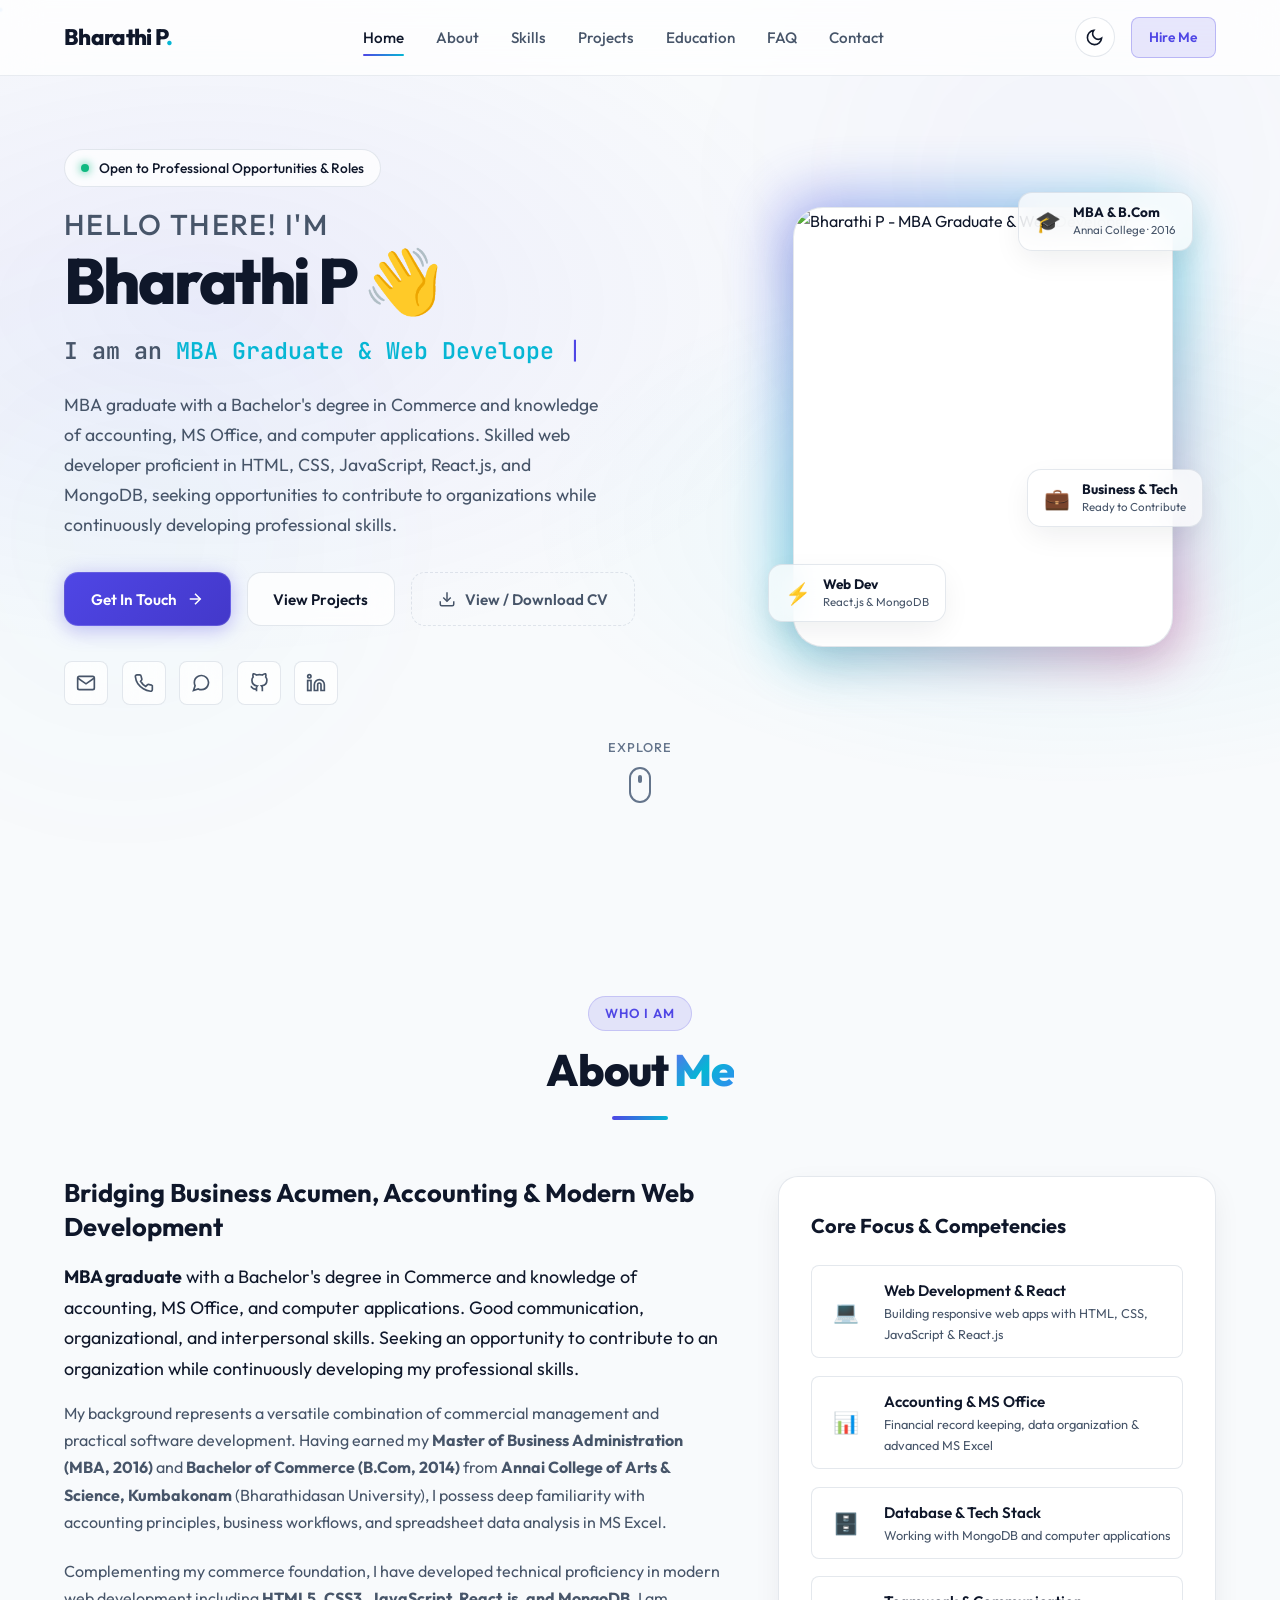
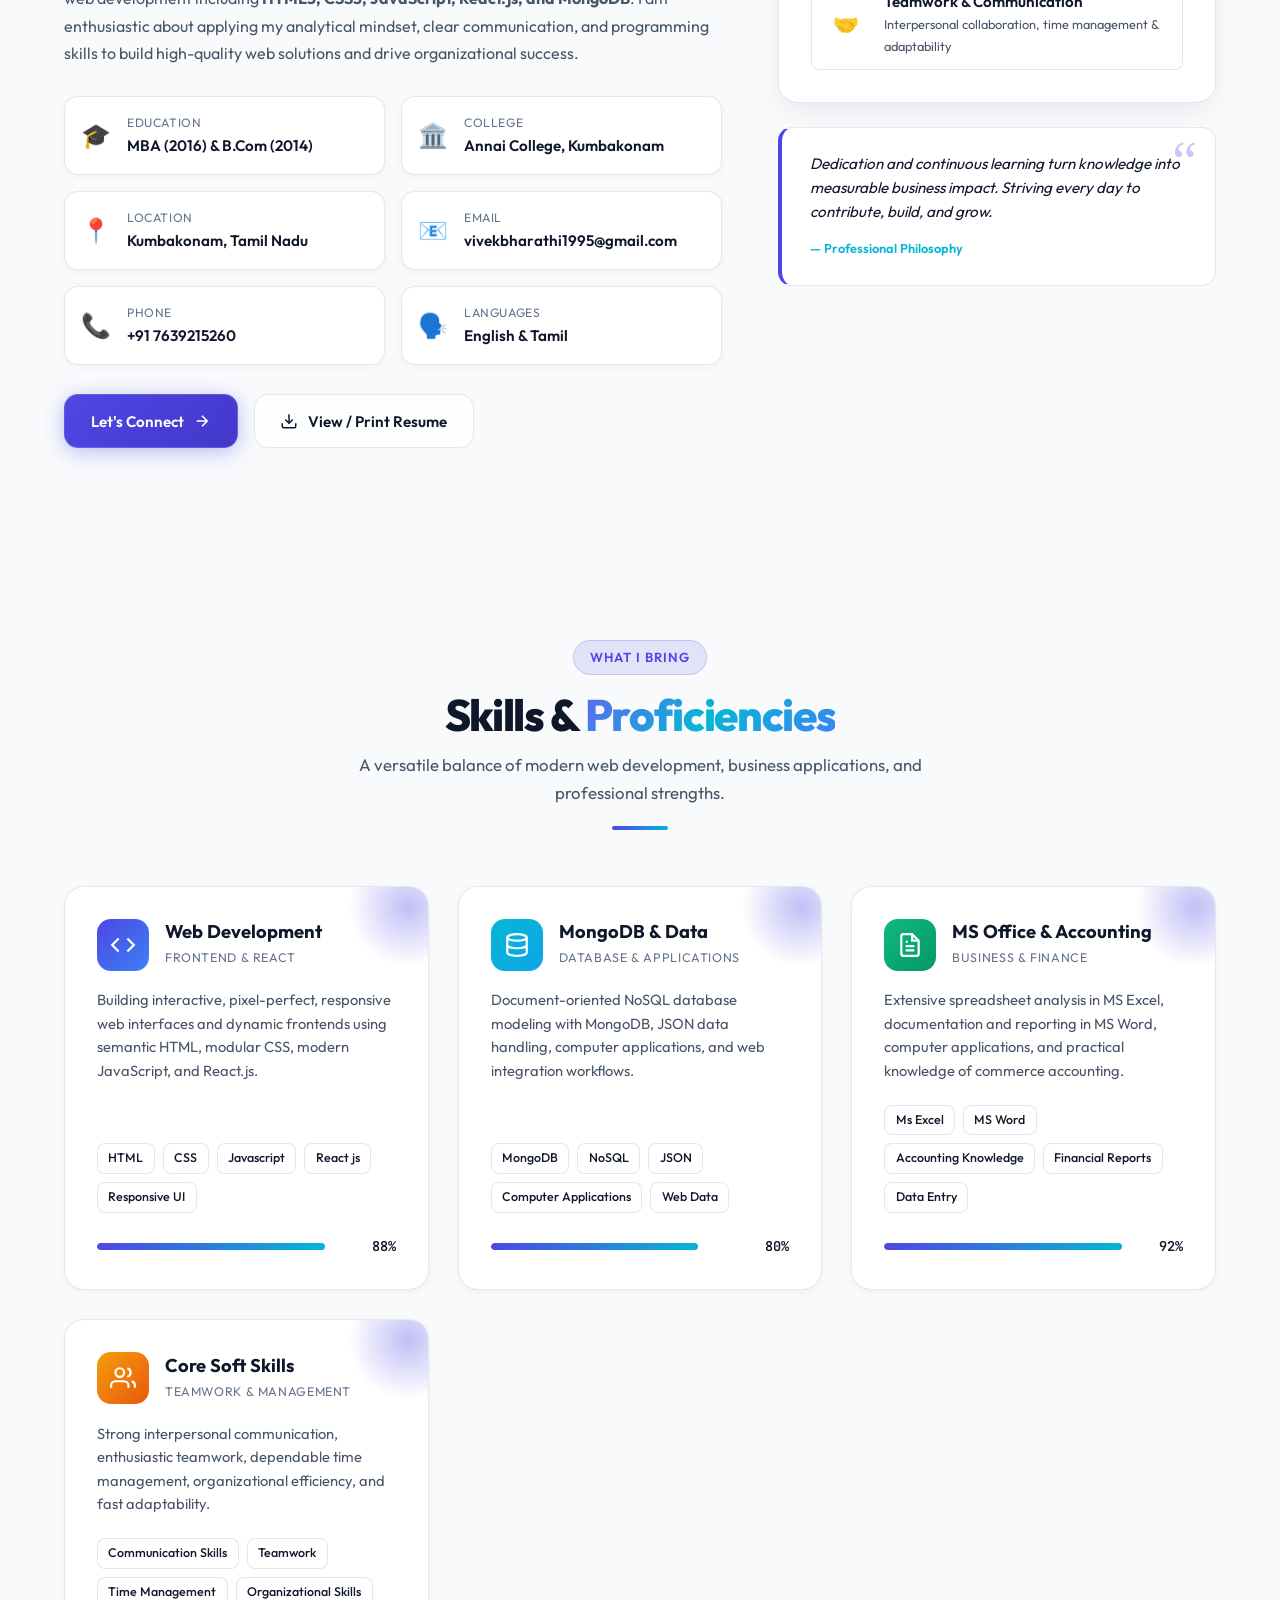
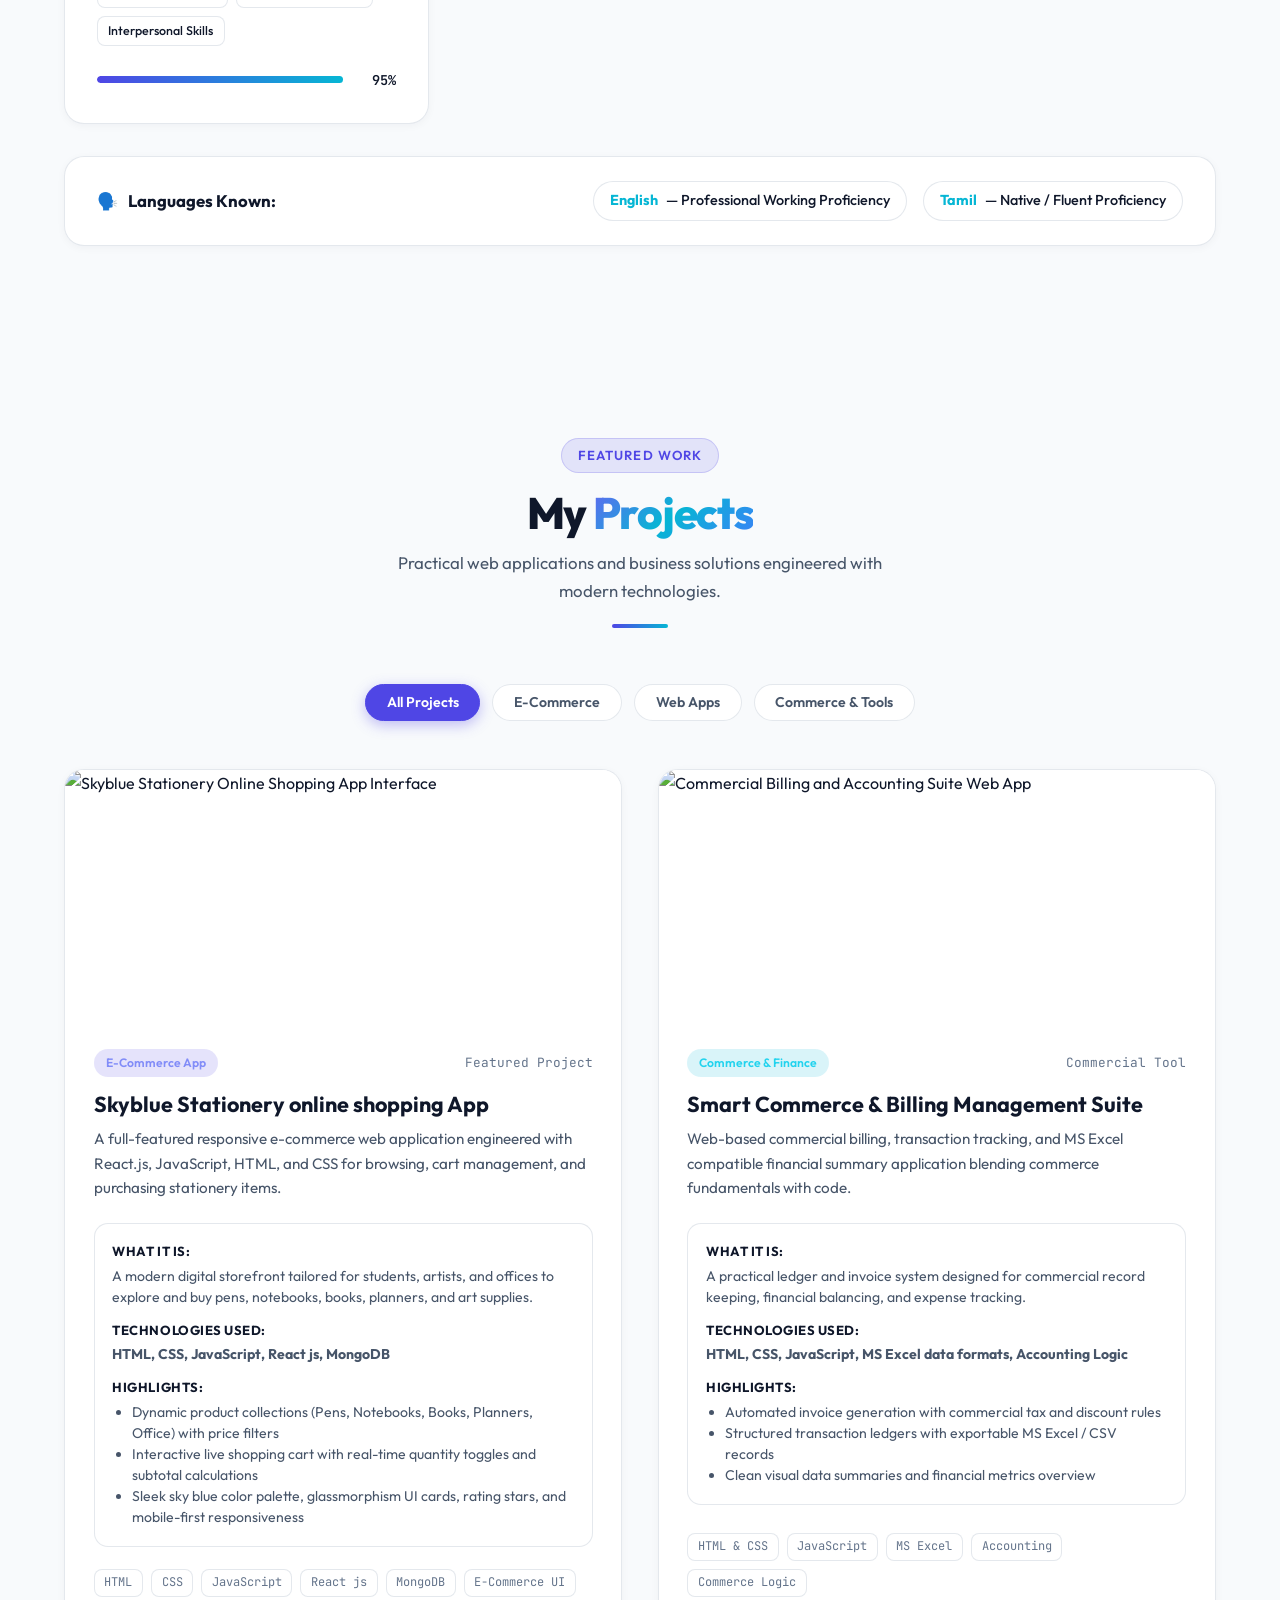
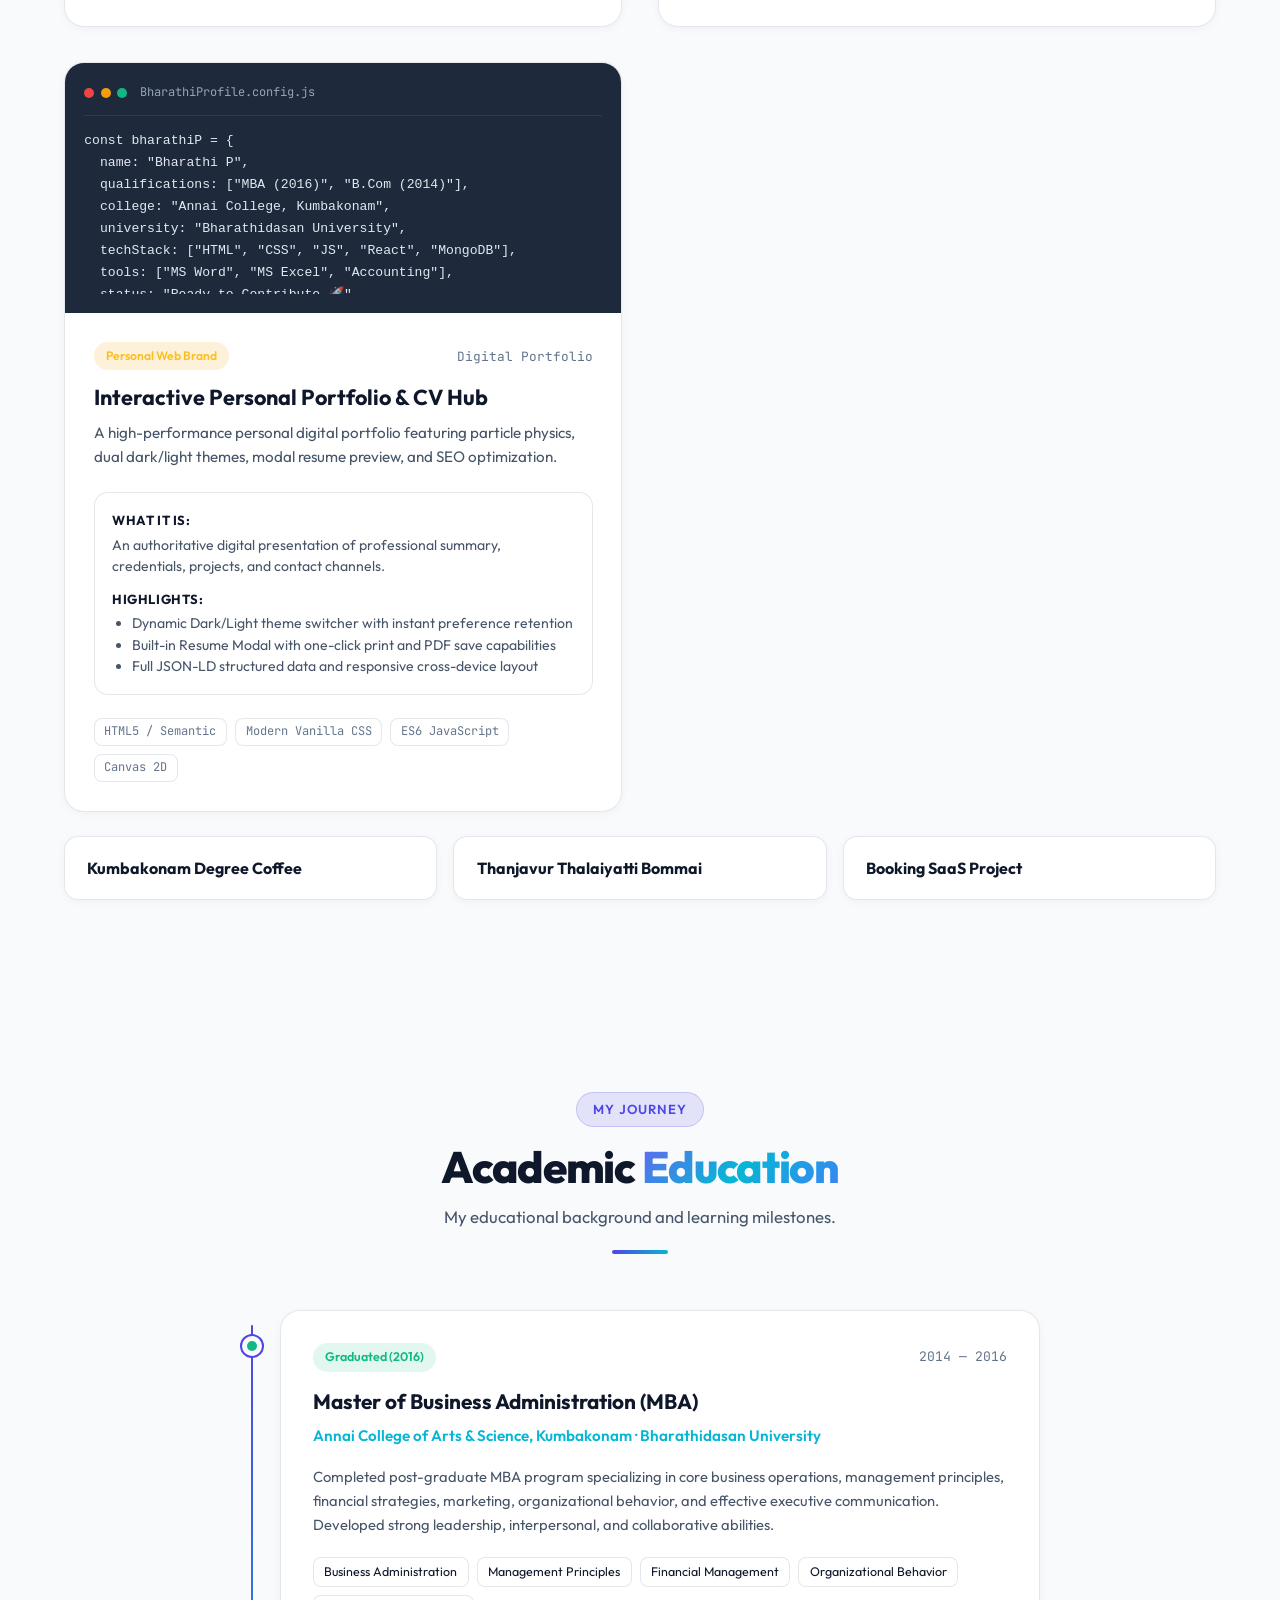
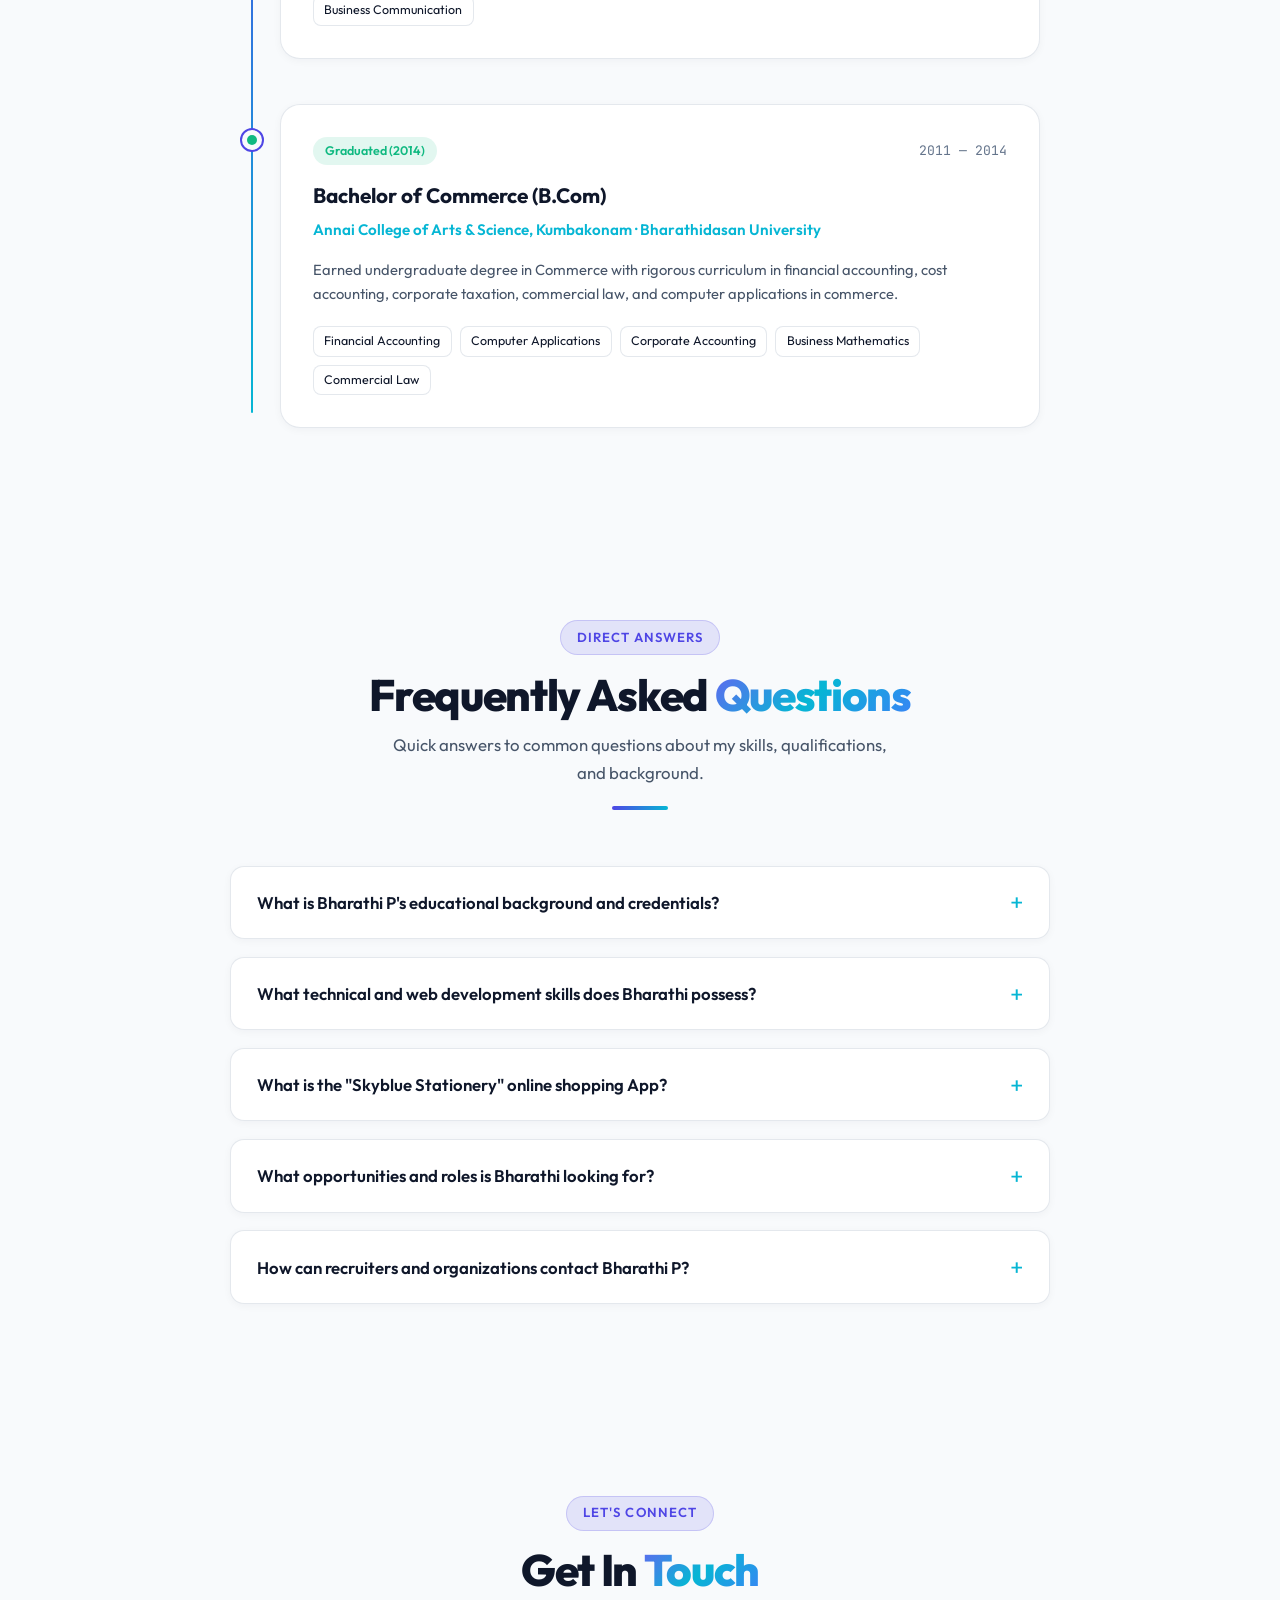
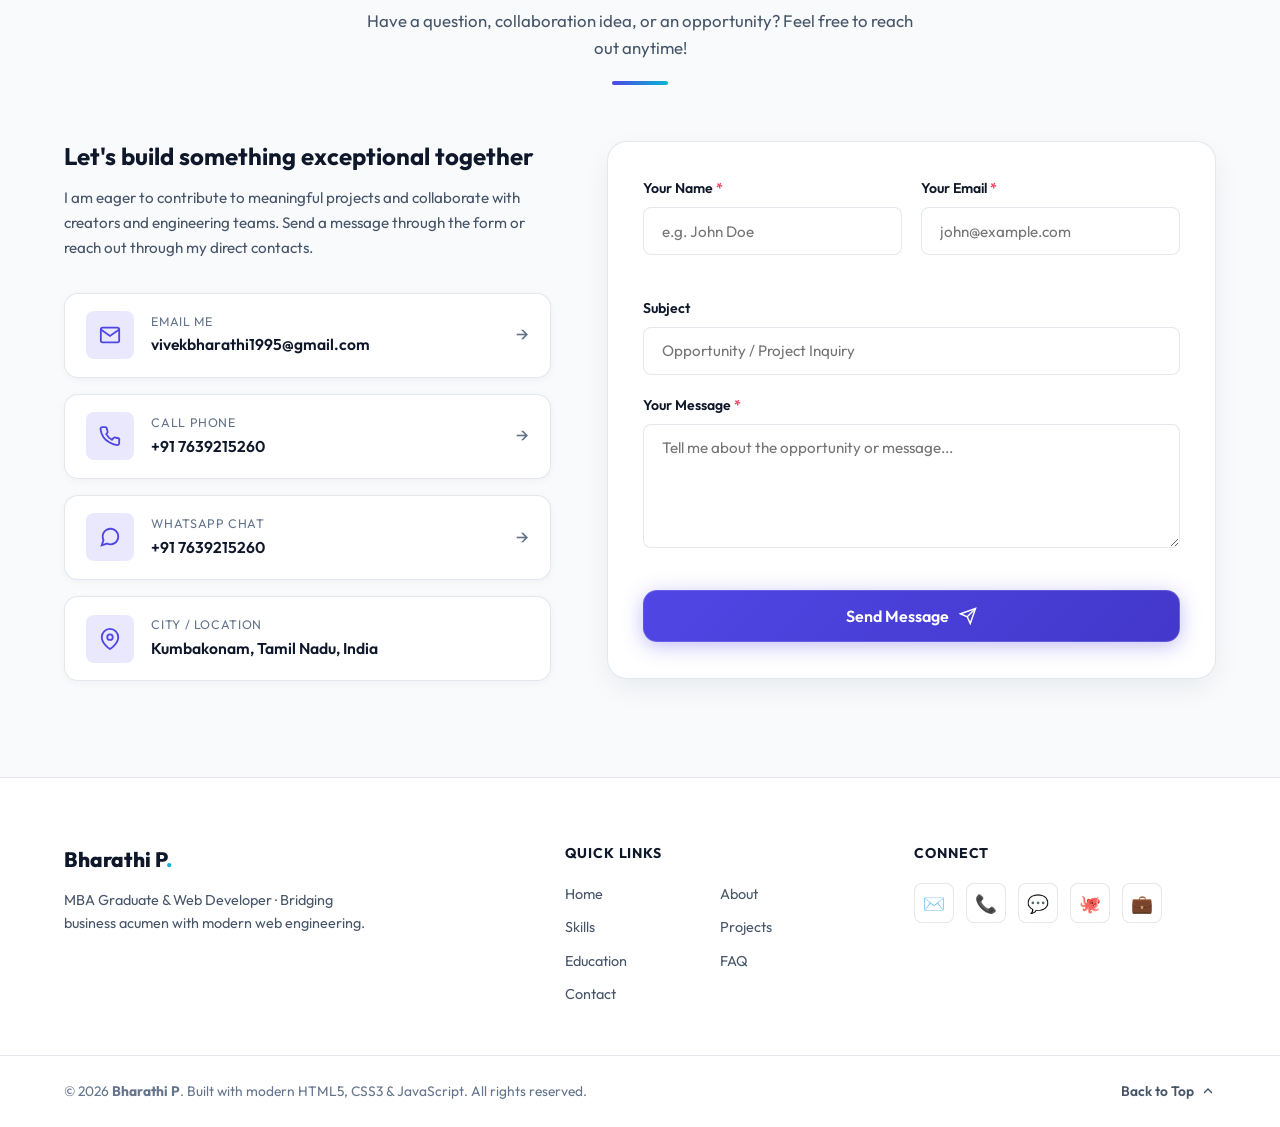
==== index.html @ 525b3e39 "Upload portfolio website with responsive design Personal portfolio website showcasing my skills, pro" ====
<!DOCTYPE html>
<html lang="en" data-theme="dark">

<head>
  <meta charset="UTF-8" />
  <meta name="viewport" content="width=device-width, initial-scale=1.0" />
  <title>Bharathi P | MBA Graduate &amp; Web Developer in Kumbakonam</title>

  <!-- Primary Meta Tags -->
  <meta name="title" content="Bharathi P | MBA Graduate &amp; Web Developer in Kumbakonam" />
  <meta name="description" content="Bharathi P, MBA and B.Com graduate in Kumbakonam, Tamil Nadu, skilled in HTML, CSS, JavaScript, React.js, MongoDB, MS Office and accounting." />
  <meta name="keywords"
    content="Bharathi P, Bharathi, MBA Web Developer, React Developer, Frontend Developer, Kumbakonam Developer, HTML CSS JavaScript MongoDB, MS Office, Accounting" />
  <meta name="author" content="Bharathi P" />
  <meta name="robots" content="index, follow" />
  <!-- Open Graph / Social Meta Tags -->
  <meta property="og:type" content="website" />
  <meta property="og:title" content="Bharathi P | MBA Graduate &amp; Web Developer in Kumbakonam" />
  <meta property="og:description" content="Bharathi P, MBA and B.Com graduate in Kumbakonam, Tamil Nadu, skilled in HTML, CSS, JavaScript, React.js, MongoDB, MS Office and accounting." />
  <meta property="og:image" content="images/bharathi-profile.jpg" />
  <meta property="og:image:alt" content="Bharathi P — MBA Graduate &amp; Web Developer" />
  <meta property="og:locale" content="en_IN" />
  <meta name="twitter:card" content="summary" />
  <meta name="twitter:title" content="Bharathi P | MBA Graduate &amp; Web Developer in Kumbakonam" />
  <meta name="twitter:description" content="Bharathi P, MBA and B.Com graduate in Kumbakonam, Tamil Nadu, skilled in HTML, CSS, JavaScript, React.js, MongoDB, MS Office and accounting." />
  <meta name="twitter:image" content="images/bharathi-profile.jpg" />

  <!-- Google Fonts: Outfit & JetBrains Mono -->
  <link rel="preconnect" href="https://fonts.googleapis.com" />
  <link rel="preconnect" href="https://fonts.gstatic.com" crossorigin />
  <link
    href="https://fonts.googleapis.com/css2?family=JetBrains+Mono:wght@400;500;600&family=Outfit:wght@300;400;500;600;700;800;900&display=swap"
    rel="stylesheet" />

  <!-- Stylesheet -->
  <link rel="stylesheet" href="style.css" />

  <!-- Structured Data (JSON-LD) for SEO / AEO -->
  <script type="application/ld+json">
  {
    "@context": "https://schema.org",
    "@type": "Person",
    "name": "Bharathi P",
    "jobTitle": "MBA Graduate & Web Developer",
    "description": "MBA graduate with a Bachelor's degree in Commerce and knowledge of accounting, MS Office, and computer applications. Skilled in HTML, CSS, JavaScript, React.js, and MongoDB.",
    "email": "vivekbharathi1995@gmail.com",
    "telephone": "+91-7639215260",
    "address": {
      "@type": "PostalAddress",
      "addressLocality": "Kumbakonam",
      "addressRegion": "Tamil Nadu",
      "addressCountry": "India"
    },
    "alumniOf": [
      {
        "@type": "EducationalOrganization",
        "name": "Annai College of Arts & Science, Kumbakonam (Bharathidasan University)"
      }
    ],
    "knowsAbout": [
      "Web Development",
      "HTML5",
      "CSS3",
      "JavaScript",
      "React.js",
      "MongoDB",
      "MS Word",
      "MS Excel",
      "Accounting",
      "Computer Applications",
      "Communication Skills",
      "Teamwork",
      "Time Management"
    ]
  }
  </script>
</head>

<body>

  <!-- Particle Background Canvas -->
  <canvas id="particleCanvas" aria-hidden="true"></canvas>

  <!-- Ambient Background Glow Gradients -->
  <div class="ambient-glow glow-1" aria-hidden="true"></div>
  <div class="ambient-glow glow-2" aria-hidden="true"></div>

  <!-- ==================== HEADER & NAVBAR ==================== -->
  <header class="header">
    <nav class="navbar" id="navbar" aria-label="Main Navigation">
      <div class="nav-logo">
        <a href="#home" class="logo-link" id="nav-logo-link">
          
          <span class="logo-text">Bharathi P<span class="accent-dot">.</span></span>
        </a>
      </div>

      <ul class="nav-links" id="navLinks">
        <li><a href="#home" class="nav-link active" data-section="home">Home</a></li>
        <li><a href="#about" class="nav-link" data-section="about">About</a></li>
        <li><a href="#skills" class="nav-link" data-section="skills">Skills</a></li>
        <li><a href="#projects" class="nav-link" data-section="projects">Projects</a></li>
        <li><a href="#education" class="nav-link" data-section="education">Education</a></li>
        <li><a href="#faq" class="nav-link" data-section="faq">FAQ</a></li>
        <li><a href="#contact" class="nav-link" data-section="contact">Contact</a></li>
      </ul>

      <div class="nav-actions">
        <!-- Theme Toggle Button -->
        <button class="theme-toggle-btn" id="themeToggleBtn" aria-label="Toggle Theme" title="Switch Theme">
          <svg class="sun-icon" viewBox="0 0 24 24" fill="none" stroke="currentColor" stroke-width="2"
            aria-hidden="true">
            <circle cx="12" cy="12" r="5"></circle>
            <line x1="12" y1="1" x2="12" y2="3"></line>
            <line x1="12" y1="21" x2="12" y2="23"></line>
            <line x1="4.22" y1="4.22" x2="5.64" y2="5.64"></line>
            <line x1="18.36" y1="18.36" x2="19.78" y2="19.78"></line>
            <line x1="1" y1="12" x2="3" y2="12"></line>
            <line x1="21" y1="12" x2="23" y2="12"></line>
            <line x1="4.22" y1="19.78" x2="5.64" y2="18.36"></line>
            <line x1="18.36" y1="5.64" x2="19.78" y2="4.22"></line>
          </svg>
          <svg class="moon-icon" viewBox="0 0 24 24" fill="none" stroke="currentColor" stroke-width="2"
            aria-hidden="true">
            <path d="M21 12.79A9 9 0 1 1 11.21 3 7 7 0 0 0 21 12.79z"></path>
          </svg>
        </button>

        <a href="#contact" class="btn btn-sm btn-nav-cta" id="nav-cta-btn">Hire Me</a>

        <!-- Mobile Menu Hamburger -->
        <button class="hamburger" id="hamburger" aria-label="Toggle Navigation Menu">
          <span></span>
          <span></span>
          <span></span>
        </button>
      </div>
    </nav>
  </header>

  <!-- ==================== MAIN CONTENT ==================== -->
  <main>

    <!-- ===== HERO SECTION ===== -->
    <section class="hero-section" id="home" aria-label="Hero Section">
      <div class="hero-container">

        <div class="hero-content">
          <!-- Availability Badge -->
          <div class="hero-badge reveal-item">
            <span class="badge-beacon"></span>
            <span>Open to Professional Opportunities &amp; Roles</span>
          </div>

          <!-- Greeting & Name -->
          <h1 class="hero-title reveal-item">
            <span class="greeting-sub">Hello there! I'm</span>
            <span class="name-display">Bharathi P <span class="wave-emoji">👋</span></span>
          </h1>

          <!-- Typed Dynamic Role -->
          <div class="hero-role reveal-item">
            <span class="role-lead">I am an </span>
            <span class="typed-text" id="typedText"></span>
            <span class="cursor-blink">|</span>
          </div>

          <!-- Bio Description -->
          <p class="hero-desc reveal-item">
            MBA graduate with a Bachelor's degree in Commerce and knowledge of accounting, MS Office, and computer applications. Skilled web developer proficient in HTML, CSS, JavaScript, React.js, and MongoDB, seeking opportunities to contribute to organizations while continuously developing professional skills.
          </p>

          <!-- Action Buttons -->
          <div class="hero-actions reveal-item">
            <a href="#contact" class="btn btn-primary" id="hero-contact-btn">
              <span>Get In Touch</span>
              <svg viewBox="0 0 24 24" fill="none" stroke="currentColor" stroke-width="2" aria-hidden="true">
                <line x1="5" y1="12" x2="19" y2="12"></line>
                <polyline points="12 5 19 12 12 19"></polyline>
              </svg>
            </a>
            <a href="#projects" class="btn btn-outline" id="hero-projects-btn">
              <span>View Projects</span>
            </a>
            <button class="btn btn-ghost open-resume-btn" id="hero-resume-btn" type="button">
              <svg viewBox="0 0 24 24" fill="none" stroke="currentColor" stroke-width="2" aria-hidden="true">
                <path d="M21 15v4a2 2 0 0 1-2 2H5a2 2 0 0 1-2-2v-4"></path>
                <polyline points="7 10 12 15 17 10"></polyline>
                <line x1="12" y1="15" x2="12" y2="3"></line>
              </svg>
              <span>View / Download CV</span>
            </button>
          </div>

          <!-- Social Links -->
          <div class="hero-socials reveal-item">
            <a href="mailto:vivekbharathi1995@gmail.com" class="social-link" id="hero-email" title="Send Email"
              aria-label="Send Email">
              <svg viewBox="0 0 24 24" fill="none" stroke="currentColor" stroke-width="2" aria-hidden="true">
                <path d="M4 4h16c1.1 0 2 .9 2 2v12c0 1.1-.9 2-2 2H4c-1.1 0-2-.9-2-2V6c0-1.1.9-2 2-2z"></path>
                <polyline points="22,6 12,13 2,6"></polyline>
              </svg>
            </a>
            <a href="tel:+917639215260" class="social-link" id="hero-phone" title="Call Me" aria-label="Call Me">
              <svg viewBox="0 0 24 24" fill="none" stroke="currentColor" stroke-width="2" aria-hidden="true">
                <path
                  d="M22 16.92v3a2 2 0 0 1-2.18 2 19.79 19.79 0 0 1-8.63-3.07A19.5 19.5 0 0 1 4.69 13a19.79 19.79 0 0 1-3.07-8.67A2 2 0 0 1 3.6 2.23h3a2 2 0 0 1 2 1.72 12.84 12.84 0 0 0 .7 2.81 2 2 0 0 1-.45 2.11L7.91 9.91a16 16 0 0 0 6.18 6.18l1.94-1.94a2 2 0 0 1 2.11-.45 12.84 12.84 0 0 0 2.81.7A2 2 0 0 1 22 16.92z">
                </path>
              </svg>
            </a>
            <a href="https://wa.me/917639215260" target="_blank" rel="noopener noreferrer" class="social-link" id="hero-whatsapp"
              title="WhatsApp Message" aria-label="WhatsApp Message">
              <svg viewBox="0 0 24 24" fill="none" stroke="currentColor" stroke-width="2" aria-hidden="true">
                <path
                  d="M21 11.5a8.38 8.38 0 0 1-.9 3.8 8.5 8.5 0 0 1-7.6 4.7 8.38 8.38 0 0 1-3.8-.9L3 21l1.9-5.7a8.38 8.38 0 0 1-.9-3.8 8.5 8.5 0 0 1 4.7-7.6 8.38 8.38 0 0 1 3.8-.9h.5a8.48 8.48 0 0 1 8 8v.5z">
                </path>
              </svg>
            </a>
            <a href="https://github.com" target="_blank" rel="noopener noreferrer" class="social-link" id="hero-github"
              title="GitHub Profile" aria-label="GitHub Profile">
              <svg viewBox="0 0 24 24" fill="none" stroke="currentColor" stroke-width="2" aria-hidden="true">
                <path
                  d="M9 19c-5 1.5-5-2.5-7-3m14 6v-3.87a3.37 3.37 0 0 0-.94-2.61c3.14-.35 6.44-1.54 6.44-7A5.44 5.44 0 0 0 20 4.77 5.07 5.07 0 0 0 19.91 1S18.73.65 16 2.48a13.38 13.38 0 0 0-7 0C6.27.65 5.09 1 5.09 1A5.07 5.07 0 0 0 5 4.77a5.44 5.44 0 0 0-1.5 3.78c0 5.42 3.3 6.61 6.44 7A3.37 3.37 0 0 0 9 18.13V22">
                </path>
              </svg>
            </a>
            <a href="https://linkedin.com" target="_blank" rel="noopener noreferrer" class="social-link"
              id="hero-linkedin" title="LinkedIn Profile" aria-label="LinkedIn Profile">
              <svg viewBox="0 0 24 24" fill="none" stroke="currentColor" stroke-width="2" aria-hidden="true">
                <path d="M16 8a6 6 0 0 1 6 6v7h-4v-7a2 2 0 0 0-2-2 2 2 0 0 0-2 2v7h-4v-7a6 6 0 0 1 6-6z"></path>
                <rect x="2" y="9" width="4" height="12"></rect>
                <circle cx="4" cy="4" r="2"></circle>
              </svg>
            </a>
          </div>
        </div>

        <!-- Hero Avatar Showcase with 3D Tilt -->
        <div class="hero-visual reveal-item">
          <div class="avatar-card-container" id="avatarCard">
            <div class="avatar-glow-ring"></div>
            <div class="avatar-frame">
              <img src="images/bharathi-profile.jpg" alt="Bharathi P - MBA Graduate &amp; Web Developer"
                class="avatar-image" id="hero-avatar-img" />
            </div>

            <!-- Floating Badge 1: Degree -->
            <div class="floating-badge badge-top-right">
              <span class="f-badge-icon">🎓</span>
              <div class="f-badge-text">
                <span class="f-badge-title">MBA &amp; B.Com</span>
                <span class="f-badge-sub">Annai College · 2016</span>
              </div>
            </div>

            <!-- Floating Badge 2: Web Dev -->
            <div class="floating-badge badge-bottom-left">
              <span class="f-badge-icon">⚡</span>
              <div class="f-badge-text">
                <span class="f-badge-title">Web Dev</span>
                <span class="f-badge-sub">React.js &amp; MongoDB</span>
              </div>
            </div>

            <!-- Floating Badge 3: Status -->
            <div class="floating-badge badge-side-right">
              <span class="f-badge-icon">💼</span>
              <div class="f-badge-text">
                <span class="f-badge-title">Business &amp; Tech</span>
                <span class="f-badge-sub">Ready to Contribute</span>
              </div>
            </div>
          </div>
        </div>

      </div>

      <!-- Scroll Indicator -->
      <a href="#about" class="scroll-down-indicator" aria-label="Scroll to About Section">
        <span>Explore</span>
        <div class="mouse-icon">
          <div class="mouse-wheel"></div>
        </div>
      </a>
    </section>

    <!-- ===== ABOUT SECTION ===== -->
    <section class="section about-section" id="about" aria-label="About Section">
      <div class="container">

        <div class="section-heading text-center reveal-item">
          <span class="section-tag">Who I Am</span>
          <h2 class="section-title">About <span class="gradient-text">Me</span></h2>
          <div class="title-underline"></div>
        </div>

        <div class="about-grid">
          <!-- Left: Narrative & Details -->
          <div class="about-bio-wrap reveal-item">
            <h3 class="about-subheading">Bridging Business Acumen, Accounting &amp; Modern Web Development</h3>
            <p class="about-text-lead">
              <strong>MBA graduate</strong> with a Bachelor's degree in Commerce and knowledge of accounting, MS Office, and computer applications. Good communication, organizational, and interpersonal skills. Seeking an opportunity to contribute to an organization while continuously developing my professional skills.
            </p>
            <p class="about-text-body">
              My background represents a versatile combination of commercial management and practical software development. Having earned my <strong>Master of Business Administration (MBA, 2016)</strong> and <strong>Bachelor of Commerce (B.Com, 2014)</strong> from <strong>Annai College of Arts &amp; Science, Kumbakonam</strong> (Bharathidasan University), I possess deep familiarity with accounting principles, business workflows, and spreadsheet data analysis in MS Excel.
            </p>
            <p class="about-text-body">
              Complementing my commerce foundation, I have developed technical proficiency in modern web development including <strong>HTML5, CSS3, JavaScript, React.js, and MongoDB</strong>. I am enthusiastic about applying my analytical mindset, clear communication, and programming skills to build high-quality web solutions and drive organizational success.
            </p>

            <!-- Quick Info Cards -->
            <div class="about-info-cards">
              <div class="info-card" id="info-degree">
                <div class="info-icon">🎓</div>
                <div class="info-content">
                  <span class="info-label">Education</span>
                  <span class="info-val">MBA (2016) &amp; B.Com (2014)</span>
                </div>
              </div>
              <div class="info-card" id="info-college">
                <div class="info-icon">🏛️</div>
                <div class="info-content">
                  <span class="info-label">College</span>
                  <span class="info-val">Annai College, Kumbakonam</span>
                </div>
              </div>
              <div class="info-card" id="info-location">
                <div class="info-icon">📍</div>
                <div class="info-content">
                  <span class="info-label">Location</span>
                  <span class="info-val">Kumbakonam, Tamil Nadu</span>
                </div>
              </div>
              <div class="info-card" id="info-email">
                <div class="info-icon">📧</div>
                <div class="info-content">
                  <span class="info-label">Email</span>
                  <span class="info-val">vivekbharathi1995@gmail.com</span>
                </div>
              </div>
              <div class="info-card" id="info-phone">
                <div class="info-icon">📞</div>
                <div class="info-content">
                  <span class="info-label">Phone</span>
                  <span class="info-val">+91 7639215260</span>
                </div>
              </div>
              <div class="info-card" id="info-languages">
                <div class="info-icon">🗣️</div>
                <div class="info-content">
                  <span class="info-label">Languages</span>
                  <span class="info-val">English &amp; Tamil</span>
                </div>
              </div>
            </div>

            <!-- Resume Download Button -->
            <div class="about-cta-row">
              <a href="#contact" class="btn btn-primary" id="about-contact-btn">
                <span>Let's Connect</span>
                <svg viewBox="0 0 24 24" fill="none" stroke="currentColor" stroke-width="2" aria-hidden="true">
                  <path d="M5 12h14M12 5l7 7-7 7"></path>
                </svg>
              </a>
              <button class="btn btn-outline open-resume-btn" id="cvDownloadBtn" type="button">
                <svg viewBox="0 0 24 24" fill="none" stroke="currentColor" stroke-width="2" aria-hidden="true">
                  <path d="M21 15v4a2 2 0 0 1-2 2H5a2 2 0 0 1-2-2v-4"></path>
                  <polyline points="7 10 12 15 17 10"></polyline>
                  <line x1="12" y1="15" x2="12" y2="3"></line>
                </svg>
                <span>View / Print Resume</span>
              </button>
            </div>
          </div>

          <!-- Right: Interests & Quote -->
          <div class="about-side-wrap reveal-item">
            <div class="interests-card">
              <h4 class="interests-card-title">Core Focus &amp; Competencies</h4>
              <div class="interests-list">
                <div class="interest-item" id="interest-web">
                  <div class="interest-icon-box">💻</div>
                  <div class="interest-details">
                    <span class="interest-name">Web Development &amp; React</span>
                    <span class="interest-desc">Building responsive web apps with HTML, CSS, JavaScript &amp; React.js</span>
                  </div>
                </div>

                <div class="interest-item" id="interest-accounting">
                  <div class="interest-icon-box">📊</div>
                  <div class="interest-details">
                    <span class="interest-name">Accounting &amp; MS Office</span>
                    <span class="interest-desc">Financial record keeping, data organization &amp; advanced MS Excel</span>
                  </div>
                </div>

                <div class="interest-item" id="interest-database">
                  <div class="interest-icon-box">🗄️</div>
                  <div class="interest-details">
                    <span class="interest-name">Database &amp; Tech Stack</span>
                    <span class="interest-desc">Working with MongoDB and computer applications</span>
                  </div>
                </div>

                <div class="interest-item" id="interest-team">
                  <div class="interest-icon-box">🤝</div>
                  <div class="interest-details">
                    <span class="interest-name">Teamwork &amp; Communication</span>
                    <span class="interest-desc">Interpersonal collaboration, time management &amp; adaptability</span>
                  </div>
                </div>
              </div>
            </div>

            <!-- Quote Box -->
            <div class="quote-card">
              <div class="quote-icon" aria-hidden="true">“</div>
              <p class="quote-text">
                Dedication and continuous learning turn knowledge into measurable business impact. Striving every day to contribute, build, and grow.
              </p>
              <span class="quote-author">— Professional Philosophy</span>
            </div>
          </div>
        </div>

      </div>
    </section>

    <!-- ===== SKILLS SECTION ===== -->
    <section class="section skills-section" id="skills" aria-label="Skills Section">
      <div class="container">

        <div class="section-heading text-center reveal-item">
          <span class="section-tag">What I Bring</span>
          <h2 class="section-title">Skills &amp; <span class="gradient-text">Proficiencies</span></h2>
          <p class="section-desc">A versatile balance of modern web development, business applications, and professional strengths.</p>
          <div class="title-underline"></div>
        </div>

        <div class="skills-grid">

          <!-- Skill Card 1: Web Development -->
          <div class="skill-card reveal-item" id="skill-web-dev">
            <div class="skill-card-glow"></div>
            <div class="skill-header">
              <div class="skill-icon-gradient icon-blue">
                <svg viewBox="0 0 24 24" fill="none" stroke="currentColor" stroke-width="2" aria-hidden="true">
                  <polyline points="16 18 22 12 16 6"></polyline>
                  <polyline points="8 6 2 12 8 18"></polyline>
                </svg>
              </div>
              <div>
                <h3 class="skill-title">Web Development</h3>
                <span class="skill-cat">Frontend &amp; React</span>
              </div>
            </div>
            <p class="skill-desc">
              Building interactive, pixel-perfect, responsive web interfaces and dynamic frontends using semantic HTML, modular CSS, modern JavaScript, and React.js.
            </p>
            <div class="skill-tags">
              <span class="tag">HTML</span>
              <span class="tag">CSS</span>
              <span class="tag">Javascript</span>
              <span class="tag">React js</span>
              <span class="tag">Responsive UI</span>
            </div>
            <div class="skill-progress-wrap">
              <div class="skill-progress-bar" data-level="88">
                <div class="skill-fill"></div>
              </div>
              <span class="skill-percent">88%</span>
            </div>
          </div>

          <!-- Skill Card 2: MongoDB & Applications -->
          <div class="skill-card reveal-item" id="skill-database">
            <div class="skill-card-glow"></div>
            <div class="skill-header">
              <div class="skill-icon-gradient icon-cyan">
                <svg viewBox="0 0 24 24" fill="none" stroke="currentColor" stroke-width="2" aria-hidden="true">
                  <ellipse cx="12" cy="5" rx="9" ry="3"></ellipse>
                  <path d="M21 12c0 1.66-4 3-9 3s-9-1.34-9-3"></path>
                  <path d="M3 5v14c0 1.66 4 3 9 3s9-1.34 9-3V5"></path>
                </svg>
              </div>
              <div>
                <h3 class="skill-title">MongoDB &amp; Data</h3>
                <span class="skill-cat">Database &amp; Applications</span>
              </div>
            </div>
            <p class="skill-desc">
              Document-oriented NoSQL database modeling with MongoDB, JSON data handling, computer applications, and web integration workflows.
            </p>
            <div class="skill-tags">
              <span class="tag">MongoDB</span>
              <span class="tag">NoSQL</span>
              <span class="tag">JSON</span>
              <span class="tag">Computer Applications</span>
              <span class="tag">Web Data</span>
            </div>
            <div class="skill-progress-wrap">
              <div class="skill-progress-bar" data-level="80">
                <div class="skill-fill"></div>
              </div>
              <span class="skill-percent">80%</span>
            </div>
          </div>

          <!-- Skill Card 3: MS Office & Accounting -->
          <div class="skill-card reveal-item" id="skill-office-accounting">
            <div class="skill-card-glow"></div>
            <div class="skill-header">
              <div class="skill-icon-gradient icon-emerald">
                <svg viewBox="0 0 24 24" fill="none" stroke="currentColor" stroke-width="2" aria-hidden="true">
                  <path d="M14 2H6a2 2 0 0 0-2 2v16a2 2 0 0 0 2 2h12a2 2 0 0 0 2-2V8z"></path>
                  <polyline points="14 2 14 8 20 8"></polyline>
                  <line x1="16" y1="13" x2="8" y2="13"></line>
                  <line x1="16" y1="17" x2="8" y2="17"></line>
                  <polyline points="10 9 9 9 8 9"></polyline>
                </svg>
              </div>
              <div>
                <h3 class="skill-title">MS Office &amp; Accounting</h3>
                <span class="skill-cat">Business &amp; Finance</span>
              </div>
            </div>
            <p class="skill-desc">
              Extensive spreadsheet analysis in MS Excel, documentation and reporting in MS Word, computer applications, and practical knowledge of commerce accounting.
            </p>
            <div class="skill-tags">
              <span class="tag">Ms Excel</span>
              <span class="tag">MS Word</span>
              <span class="tag">Accounting Knowledge</span>
              <span class="tag">Financial Reports</span>
              <span class="tag">Data Entry</span>
            </div>
            <div class="skill-progress-wrap">
              <div class="skill-progress-bar" data-level="92">
                <div class="skill-fill"></div>
              </div>
              <span class="skill-percent">92%</span>
            </div>
          </div>

          <!-- Skill Card 4: Professional & Soft Skills -->
          <div class="skill-card reveal-item" id="skill-soft-skills">
            <div class="skill-card-glow"></div>
            <div class="skill-header">
              <div class="skill-icon-gradient icon-amber">
                <svg viewBox="0 0 24 24" fill="none" stroke="currentColor" stroke-width="2" aria-hidden="true">
                  <path d="M17 21v-2a4 4 0 0 0-4-4H5a4 4 0 0 0-4 4v2"></path>
                  <circle cx="9" cy="7" r="4"></circle>
                  <path d="M23 21v-2a4 4 0 0 0-3-3.87"></path>
                  <path d="M16 3.13a4 4 0 0 1 0 7.75"></path>
                </svg>
              </div>
              <div>
                <h3 class="skill-title">Core Soft Skills</h3>
                <span class="skill-cat">Teamwork &amp; Management</span>
              </div>
            </div>
            <p class="skill-desc">
              Strong interpersonal communication, enthusiastic teamwork, dependable time management, organizational efficiency, and fast adaptability.
            </p>
            <div class="skill-tags">
              <span class="tag">Communication Skills</span>
              <span class="tag">Teamwork</span>
              <span class="tag">Time Management</span>
              <span class="tag">Organizational Skills</span>
              <span class="tag">Interpersonal Skills</span>
            </div>
            <div class="skill-progress-wrap">
              <div class="skill-progress-bar" data-level="95">
                <div class="skill-fill"></div>
              </div>
              <span class="skill-percent">95%</span>
            </div>
          </div>

        </div>

        <!-- Languages Strip -->
        <div class="languages-strip reveal-item">
          <div class="languages-title">
            <span>🗣️</span>
            <span>Languages Known:</span>
          </div>
          <div class="languages-list">
            <span class="lang-badge"><strong>English</strong> — Professional Working Proficiency</span>
            <span class="lang-badge"><strong>Tamil</strong> — Native / Fluent Proficiency</span>
          </div>
        </div>

      </div>
    </section>

    <!-- ===== PROJECTS SECTION ===== -->
    <section class="section projects-section" id="projects" aria-label="Projects Section">
      <div class="container">
        <div class="section-heading text-center reveal-item">
          <span class="section-tag">Featured Work</span>
          <h2 class="section-title">My <span class="gradient-text">Projects</span></h2>
          <p class="section-desc">Practical web applications and business solutions engineered with modern technologies.</p>
          <div class="title-underline"></div>
        </div>

        <!-- Project Filter Buttons -->
        <div class="project-filters reveal-item">
          <button class="filter-btn active" data-filter="all">All Projects</button>
          <button class="filter-btn" data-filter="ecommerce">E-Commerce</button>
          <button class="filter-btn" data-filter="web">Web Apps</button>
          <button class="filter-btn" data-filter="commerce">Commerce &amp; Tools</button>
        </div>

        <div class="projects-grid">

          <!-- Project 1: Skyblue Stationery Online Shopping App -->
          <article class="project-card reveal-item" data-category="ecommerce web" id="project-skyblue">
            <div class="project-image-wrap">
              <img src="images/skyblue_stationery.jpg" alt="Skyblue Stationery Online Shopping App Interface" class="project-img"
                loading="lazy" />
              <div class="project-overlay">
                <a href="#contact" class="btn btn-sm btn-primary project-action-btn">Live Preview</a>
                <a href="https://github.com" target="_blank" rel="noopener noreferrer"
                  class="btn btn-sm btn-outline project-action-btn">GitHub Repo</a>
              </div>
            </div>

            <div class="project-body">
              <div class="project-meta-row">
                <span class="project-badge badge-primary">E-Commerce App</span>
                <span class="project-year">Featured Project</span>
              </div>
              <h3 class="project-title">Skyblue Stationery online shopping App</h3>
              <p class="project-tagline">
                A full-featured responsive e-commerce web application engineered with React.js, JavaScript, HTML, and CSS for browsing, cart management, and purchasing stationery items.
              </p>

              <!-- Deep Details Breakdown -->
              <div class="project-specs">
                <div class="spec-row">
                  <span class="spec-label">What it is:</span>
                  <span class="spec-value">A modern digital storefront tailored for students, artists, and offices to explore and buy pens, notebooks, books, planners, and art supplies.</span>
                </div>
                <div class="spec-row">
                  <span class="spec-label">Technologies Used:</span>
                  <span class="spec-value"><strong>HTML, CSS, JavaScript, React js, MongoDB</strong></span>
                </div>
                <div class="spec-row">
                  <span class="spec-label">Highlights:</span>
                  <ul class="spec-list">
                    <li>Dynamic product collections (Pens, Notebooks, Books, Planners, Office) with price filters</li>
                    <li>Interactive live shopping cart with real-time quantity toggles and subtotal calculations</li>
                    <li>Sleek sky blue color palette, glassmorphism UI cards, rating stars, and mobile-first responsiveness</li>
                  </ul>
                </div>
              </div>

              <!-- Tech Stack Badges -->
              <div class="project-tech-tags">
                <span class="ptag">HTML</span>
                <span class="ptag">CSS</span>
                <span class="ptag">JavaScript</span>
                <span class="ptag">React js</span>
                <span class="ptag">MongoDB</span>
                <span class="ptag">E-Commerce UI</span>
              </div>
            </div>
          </article>

          <!-- Project 2: Smart Commerce & Billing Management Suite -->
          <article class="project-card reveal-item" data-category="commerce web" id="project-commerce-suite">
            <div class="project-image-wrap">
              <img src="images/project2.jpg" alt="Commercial Billing and Accounting Suite Web App" class="project-img"
                loading="lazy" />
              <div class="project-overlay">
                <a href="#contact" class="btn btn-sm btn-primary project-action-btn">Live Preview</a>
                <a href="https://github.com" target="_blank" rel="noopener noreferrer"
                  class="btn btn-sm btn-outline project-action-btn">GitHub Repo</a>
              </div>
            </div>

            <div class="project-body">
              <div class="project-meta-row">
                <span class="project-badge badge-cyan">Commerce &amp; Finance</span>
                <span class="project-year">Commercial Tool</span>
              </div>
              <h3 class="project-title">Smart Commerce &amp; Billing Management Suite</h3>
              <p class="project-tagline">
                Web-based commercial billing, transaction tracking, and MS Excel compatible financial summary application blending commerce fundamentals with code.
              </p>

              <!-- Deep Details Breakdown -->
              <div class="project-specs">
                <div class="spec-row">
                  <span class="spec-label">What it is:</span>
                  <span class="spec-value">A practical ledger and invoice system designed for commercial record keeping, financial balancing, and expense tracking.</span>
                </div>
                <div class="spec-row">
                  <span class="spec-label">Technologies Used:</span>
                  <span class="spec-value"><strong>HTML, CSS, JavaScript, MS Excel data formats, Accounting Logic</strong></span>
                </div>
                <div class="spec-row">
                  <span class="spec-label">Highlights:</span>
                  <ul class="spec-list">
                    <li>Automated invoice generation with commercial tax and discount rules</li>
                    <li>Structured transaction ledgers with exportable MS Excel / CSV records</li>
                    <li>Clean visual data summaries and financial metrics overview</li>
                  </ul>
                </div>
              </div>

              <!-- Tech Stack Badges -->
              <div class="project-tech-tags">
                <span class="ptag">HTML &amp; CSS</span>
                <span class="ptag">JavaScript</span>
                <span class="ptag">MS Excel</span>
                <span class="ptag">Accounting</span>
                <span class="ptag">Commerce Logic</span>
              </div>
            </div>
          </article>

          <!-- Project 3: Interactive Developer Portfolio -->
          <article class="project-card reveal-item" data-category="web" id="project-portfolio-card">
            <div class="project-image-wrap">
              <div class="code-preview-placeholder">
                <div class="code-header">
                  <span class="dot red"></span>
                  <span class="dot yellow"></span>
                  <span class="dot green"></span>
                  <span class="code-title">BharathiProfile.config.js</span>
                </div>
                <pre class="code-body"><code>const bharathiP = {
  name: "Bharathi P",
  qualifications: ["MBA (2016)", "B.Com (2014)"],
  college: "Annai College, Kumbakonam",
  university: "Bharathidasan University",
  techStack: ["HTML", "CSS", "JS", "React", "MongoDB"],
  tools: ["MS Word", "MS Excel", "Accounting"],
  status: "Ready to Contribute 🚀"
};
export default bharathiP;</code></pre>
              </div>
              <div class="project-overlay">
                <a href="#home" class="btn btn-sm btn-primary project-action-btn">Current Site</a>
                <a href="https://github.com" target="_blank" rel="noopener noreferrer"
                  class="btn btn-sm btn-outline project-action-btn">GitHub</a>
              </div>
            </div>

            <div class="project-body">
              <div class="project-meta-row">
                <span class="project-badge badge-amber">Personal Web Brand</span>
                <span class="project-year">Digital Portfolio</span>
              </div>
              <h3 class="project-title">Interactive Personal Portfolio &amp; CV Hub</h3>
              <p class="project-tagline">
                A high-performance personal digital portfolio featuring particle physics, dual dark/light themes, modal resume preview, and SEO optimization.
              </p>

              <!-- Deep Details Breakdown -->
              <div class="project-specs">
                <div class="spec-row">
                  <span class="spec-label">What it is:</span>
                  <span class="spec-value">An authoritative digital presentation of professional summary, credentials, projects, and contact channels.</span>
                </div>
                <div class="spec-row">
                  <span class="spec-label">Highlights:</span>
                  <ul class="spec-list">
                    <li>Dynamic Dark/Light theme switcher with instant preference retention</li>
                    <li>Built-in Resume Modal with one-click print and PDF save capabilities</li>
                    <li>Full JSON-LD structured data and responsive cross-device layout</li>
                  </ul>
                </div>
              </div>

              <!-- Tech Stack Badges -->
              <div class="project-tech-tags">
                <span class="ptag">HTML5 / Semantic</span>
                <span class="ptag">Modern Vanilla CSS</span>
                <span class="ptag">ES6 JavaScript</span>
                <span class="ptag">Canvas 2D</span>
              </div>
            </div>
          </article>

        </div>

        <div class="additional-projects reveal-item" aria-label="Additional projects">
          <article class="additional-project-card">
            <h3>Kumbakonam Degree Coffee</h3>
          </article>
          <article class="additional-project-card">
            <h3>Thanjavur Thalaiyatti Bommai</h3>
          </article>
          <article class="additional-project-card">
            <h3>Booking SaaS Project</h3>
          </article>
        </div>
      </div>
    </section>

    <!-- ===== EDUCATION SECTION ===== -->
    <section class="section education-section" id="education" aria-label="Education Section">
      <div class="container">

        <div class="section-heading text-center reveal-item">
          <span class="section-tag">My Journey</span>
          <h2 class="section-title">Academic <span class="gradient-text">Education</span></h2>
          <p class="section-desc">My educational background and learning milestones.</p>
          <div class="title-underline"></div>
        </div>

        <div class="education-timeline">

          <!-- Timeline Item 1: MBA -->
          <div class="timeline-item reveal-item" id="edu-mba-card">
            <div class="timeline-node">
              <div class="node-pulse node-completed"></div>
            </div>
            <div class="timeline-content-card">
              <div class="timeline-card-header">
                <div class="edu-badge badge-completed">Graduated (2016)</div>
                <span class="edu-period">2014 — 2016</span>
              </div>
              <h3 class="edu-degree">Master of Business Administration (MBA)</h3>
              <h4 class="edu-school">Annai College of Arts &amp; Science, Kumbakonam · Bharathidasan University</h4>
              <p class="edu-details">
                Completed post-graduate MBA program specializing in core business operations, management principles, financial strategies, marketing, organizational behavior, and effective executive communication. Developed strong leadership, interpersonal, and collaborative abilities.
              </p>
              <div class="edu-topics">
                <span class="topic-tag">Business Administration</span>
                <span class="topic-tag">Management Principles</span>
                <span class="topic-tag">Financial Management</span>
                <span class="topic-tag">Organizational Behavior</span>
                <span class="topic-tag">Business Communication</span>
              </div>
            </div>
          </div>

          <!-- Timeline Item 2: B.Com -->
          <div class="timeline-item reveal-item" id="edu-bcom-card">
            <div class="timeline-node">
              <div class="node-pulse node-completed"></div>
            </div>
            <div class="timeline-content-card">
              <div class="timeline-card-header">
                <div class="edu-badge badge-completed">Graduated (2014)</div>
                <span class="edu-period">2011 — 2014</span>
              </div>
              <h3 class="edu-degree">Bachelor of Commerce (B.Com)</h3>
              <h4 class="edu-school">Annai College of Arts &amp; Science, Kumbakonam · Bharathidasan University</h4>
              <p class="edu-details">
                Earned undergraduate degree in Commerce with rigorous curriculum in financial accounting, cost accounting, corporate taxation, commercial law, and computer applications in commerce.
              </p>
              <div class="edu-topics">
                <span class="topic-tag">Financial Accounting</span>
                <span class="topic-tag">Computer Applications</span>
                <span class="topic-tag">Corporate Accounting</span>
                <span class="topic-tag">Business Mathematics</span>
                <span class="topic-tag">Commercial Law</span>
              </div>
            </div>
          </div>

        </div>

      </div>
    </section>

    <!-- ===== FAQ SECTION (AEO OPTIMIZED) ===== -->
    <section class="section faq-section" id="faq" aria-label="Frequently Asked Questions Section">
      <div class="container">

        <div class="section-heading text-center reveal-item">
          <span class="section-tag">Direct Answers</span>
          <h2 class="section-title">Frequently Asked <span class="gradient-text">Questions</span></h2>
          <p class="section-desc">Quick answers to common questions about my skills, qualifications, and background.</p>
          <div class="title-underline"></div>
        </div>

        <div class="faq-container">

          <!-- FAQ 1 -->
          <div class="faq-item reveal-item" id="faq-item-1">
            <button class="faq-trigger" aria-expanded="false">
              <span class="faq-q-text">What is Bharathi P's educational background and credentials?</span>
              <span class="faq-icon" aria-hidden="true">+</span>
            </button>
            <div class="faq-drawer">
              <div class="faq-drawer-content">
                <p>
                  <strong>Direct Answer:</strong> Bharathi P holds a <strong>Master of Business Administration (MBA, 2016)</strong> and a <strong>Bachelor of Commerce (B.Com, 2014)</strong> from <strong>Annai College of Arts &amp; Science, Kumbakonam</strong>, affiliated with <strong>Bharathidasan University</strong>. This provides a strong combination of business acumen, accounting knowledge, and modern web application development.
                </p>
              </div>
            </div>
          </div>

          <!-- FAQ 2 -->
          <div class="faq-item reveal-item" id="faq-item-2">
            <button class="faq-trigger" aria-expanded="false">
              <span class="faq-q-text">What technical and web development skills does Bharathi possess?</span>
              <span class="faq-icon" aria-hidden="true">+</span>
            </button>
            <div class="faq-drawer">
              <div class="faq-drawer-content">
                <p>
                  <strong>Direct Answer:</strong> Bharathi is proficient in <strong>HTML, CSS, JavaScript, React.js, and MongoDB</strong> for building responsive, modern web applications. Additionally, Bharathi has strong expertise in <strong>MS Excel, MS Word, Computer Applications</strong>, and practical accounting principles.
                </p>
              </div>
            </div>
          </div>

          <!-- FAQ 3 -->
          <div class="faq-item reveal-item" id="faq-item-3">
            <button class="faq-trigger" aria-expanded="false">
              <span class="faq-q-text">What is the "Skyblue Stationery" online shopping App?</span>
              <span class="faq-icon" aria-hidden="true">+</span>
            </button>
            <div class="faq-drawer">
              <div class="faq-drawer-content">
                <p>
                  <strong>Direct Answer:</strong> <strong>Skyblue Stationery</strong> is an online e-commerce shopping web application built using <strong>HTML, CSS, JavaScript, and React.js</strong>. It allows users to browse stationery collections (pens, notebooks, planners, office supplies), apply category and price filters, and manage an interactive shopping cart with dynamic totals.
                </p>
              </div>
            </div>
          </div>

          <!-- FAQ 4 -->
          <div class="faq-item reveal-item" id="faq-item-4">
            <button class="faq-trigger" aria-expanded="false">
              <span class="faq-q-text">What opportunities and roles is Bharathi looking for?</span>
              <span class="faq-icon" aria-hidden="true">+</span>
            </button>
            <div class="faq-drawer">
              <div class="faq-drawer-content">
                <p>
                  <strong>Direct Answer:</strong> Bharathi is seeking opportunities in dynamic organizations where web development skills (Frontend / React / Web Developer) or business operations and computer applications can be leveraged to deliver organizational value while continuously developing professional competencies.
                </p>
              </div>
            </div>
          </div>

          <!-- FAQ 5 -->
          <div class="faq-item reveal-item" id="faq-item-5">
            <button class="faq-trigger" aria-expanded="false">
              <span class="faq-q-text">How can recruiters and organizations contact Bharathi P?</span>
              <span class="faq-icon" aria-hidden="true">+</span>
            </button>
            <div class="faq-drawer">
              <div class="faq-drawer-content">
                <p>
                  <strong>Direct Answer:</strong> You can contact Bharathi directly by calling or WhatsApp at <a href="tel:+917639215260" class="accent-text-link">+91 7639215260</a>, emailing <a href="mailto:vivekbharathi1995@gmail.com" class="accent-text-link">vivekbharathi1995@gmail.com</a>, or submitting the contact form below. Bharathi is based in <strong>Kumbakonam, Tamil Nadu</strong> and speaks fluent <strong>English and Tamil</strong>.
                </p>
              </div>
            </div>
          </div>

        </div>

      </div>
    </section>

    <!-- ===== CONTACT SECTION ===== -->
    <section class="section contact-section" id="contact" aria-label="Contact Section">
      <div class="container">

        <div class="section-heading text-center reveal-item">
          <span class="section-tag">Let's Connect</span>
          <h2 class="section-title">Get In <span class="gradient-text">Touch</span></h2>
          <p class="section-desc">Have a question, collaboration idea, or an opportunity? Feel free to reach out
            anytime!</p>
          <div class="title-underline"></div>
        </div>

        <div class="contact-grid">

          <!-- Contact Info Cards -->
          <div class="contact-info-wrap reveal-item">
            <div class="contact-header-text">
              <h3>Let's build something exceptional together</h3>
              <p>
                I am eager to contribute to meaningful projects and collaborate with creators and engineering teams.
                Send a message through the form or reach out through my direct contacts.
              </p>
            </div>

            <div class="contact-cards-list">
              <a href="mailto:vivekbharathi1995@gmail.com" class="contact-card" id="contact-email-box">
                <div class="cc-icon-box">
                  <svg viewBox="0 0 24 24" fill="none" stroke="currentColor" stroke-width="2" aria-hidden="true">
                    <path d="M4 4h16c1.1 0 2 .9 2 2v12c0 1.1-.9 2-2 2H4c-1.1 0-2-.9-2-2V6c0-1.1.9-2 2-2z"></path>
                    <polyline points="22,6 12,13 2,6"></polyline>
                  </svg>
                </div>
                <div class="cc-text-box">
                  <span class="cc-label">Email Me</span>
                  <span class="cc-val">vivekbharathi1995@gmail.com</span>
                </div>
                <div class="cc-arrow" aria-hidden="true">→</div>
              </a>

              <a href="tel:+917639215260" class="contact-card" id="contact-phone-box">
                <div class="cc-icon-box">
                  <svg viewBox="0 0 24 24" fill="none" stroke="currentColor" stroke-width="2" aria-hidden="true">
                    <path
                      d="M22 16.92v3a2 2 0 0 1-2.18 2 19.79 19.79 0 0 1-8.63-3.07A19.5 19.5 0 0 1 4.69 13a19.79 19.79 0 0 1-3.07-8.67A2 2 0 0 1 3.6 2.23h3a2 2 0 0 1 2 1.72 12.84 12.84 0 0 0 .7 2.81 2 2 0 0 1-.45 2.11L7.91 9.91a16 16 0 0 0 6.18 6.18l1.94-1.94a2 2 0 0 1 2.11-.45 12.84 12.84 0 0 0 2.81.7A2 2 0 0 1 22 16.92z">
                    </path>
                  </svg>
                </div>
                <div class="cc-text-box">
                  <span class="cc-label">Call Phone</span>
                  <span class="cc-val">+91 7639215260</span>
                </div>
                <div class="cc-arrow" aria-hidden="true">→</div>
              </a>

              <a href="https://wa.me/917639215260" target="_blank" rel="noopener noreferrer" class="contact-card" id="contact-whatsapp-box">
                <div class="cc-icon-box">
                  <svg viewBox="0 0 24 24" fill="none" stroke="currentColor" stroke-width="2" aria-hidden="true">
                    <path
                      d="M21 11.5a8.38 8.38 0 0 1-.9 3.8 8.5 8.5 0 0 1-7.6 4.7 8.38 8.38 0 0 1-3.8-.9L3 21l1.9-5.7a8.38 8.38 0 0 1-.9-3.8 8.5 8.5 0 0 1 4.7-7.6 8.38 8.38 0 0 1 3.8-.9h.5a8.48 8.48 0 0 1 8 8v.5z">
                    </path>
                  </svg>
                </div>
                <div class="cc-text-box">
                  <span class="cc-label">WhatsApp Chat</span>
                  <span class="cc-val">+91 7639215260</span>
                </div>
                <div class="cc-arrow" aria-hidden="true">→</div>
              </a>

              <div class="contact-card no-hover" id="contact-loc-box">
                <div class="cc-icon-box">
                  <svg viewBox="0 0 24 24" fill="none" stroke="currentColor" stroke-width="2" aria-hidden="true">
                    <path d="M21 10c0 7-9 13-9 13s-9-6-9-13a9 9 0 0 1 18 0z"></path>
                    <circle cx="12" cy="10" r="3"></circle>
                  </svg>
                </div>
                <div class="cc-text-box">
                  <span class="cc-label">City / Location</span>
                  <span class="cc-val">Kumbakonam, Tamil Nadu, India</span>
                </div>
              </div>
            </div>
          </div>

          <!-- Contact Form with Validation & Feedback -->
          <div class="contact-form-container reveal-item">
            <form class="glass-form" id="contactForm" novalidate>
              <div class="form-row">
                <div class="form-group">
                  <label for="userName" class="form-label">Your Name <span class="req">*</span></label>
                  <input type="text" id="userName" class="form-input" placeholder="e.g. John Doe" autocomplete="name"
                    required />
                  <span class="form-error" id="nameError"></span>
                </div>
                <div class="form-group">
                  <label for="userEmail" class="form-label">Your Email <span class="req">*</span></label>
                  <input type="email" id="userEmail" class="form-input" placeholder="john@example.com"
                    autocomplete="email" required />
                  <span class="form-error" id="emailError"></span>
                </div>
              </div>

              <div class="form-group">
                <label for="userSubject" class="form-label">Subject</label>
                <input type="text" id="userSubject" class="form-input" placeholder="Opportunity / Project Inquiry" />
              </div>

              <div class="form-group">
                <label for="userMessage" class="form-label">Your Message <span class="req">*</span></label>
                <textarea id="userMessage" class="form-input form-textarea" rows="5"
                  placeholder="Tell me about the opportunity or message..." required></textarea>
                <span class="form-error" id="messageError"></span>
              </div>

              <button type="submit" class="btn btn-primary btn-submit" id="submitBtn">
                <span class="btn-text">Send Message</span>
                <svg class="btn-icon" viewBox="0 0 24 24" fill="none" stroke="currentColor" stroke-width="2"
                  aria-hidden="true">
                  <line x1="22" y1="2" x2="11" y2="13"></line>
                  <polygon points="22 2 15 22 11 13 2 9 22 2"></polygon>
                </svg>
              </button>

              <!-- Success Alert Box -->
              <div class="form-success-banner" id="formSuccess">
                <div class="success-icon">✓</div>
                <div class="success-text">
                  <strong>Thank you!</strong> Your message has been received. I'll get back to you shortly.
                </div>
              </div>
            </form>
          </div>

        </div>

      </div>
    </section>

  </main>

  <!-- ==================== FOOTER ==================== -->
  <footer class="footer" aria-label="Footer">
    <div class="container footer-content">
      <div class="footer-brand">
        <a href="#home" class="footer-logo">
          
          <span>Bharathi P<span class="accent-dot">.</span></span>
        </a>
        <p class="footer-tagline">MBA Graduate &amp; Web Developer · Bridging business acumen with modern web engineering.</p>
      </div>

      <div class="footer-links">
        <span class="flinks-title">Quick Links</span>
        <div class="flinks-grid">
          <a href="#home">Home</a>
          <a href="#about">About</a>
          <a href="#skills">Skills</a>
          <a href="#projects">Projects</a>
          <a href="#education">Education</a>
          <a href="#faq">FAQ</a>
          <a href="#contact">Contact</a>
        </div>
      </div>

      <div class="footer-social-column">
        <span class="flinks-title">Connect</span>
        <div class="footer-social-icons">
          <a href="mailto:vivekbharathi1995@gmail.com" class="fs-icon" title="Email" aria-label="Email">✉️</a>
          <a href="tel:+917639215260" class="fs-icon" title="Phone" aria-label="Phone">📞</a>
          <a href="https://wa.me/917639215260" target="_blank" rel="noopener noreferrer" class="fs-icon" title="WhatsApp" aria-label="WhatsApp">💬</a>
          <a href="https://github.com" target="_blank" rel="noopener noreferrer" class="fs-icon" title="GitHub"
            aria-label="GitHub">🐙</a>
          <a href="https://linkedin.com" target="_blank" rel="noopener noreferrer" class="fs-icon" title="LinkedIn"
            aria-label="LinkedIn">💼</a>
        </div>
      </div>
    </div>

    <div class="footer-bottom">
      <div class="container footer-bottom-inner">
        <p class="copyright-text">
          &copy; <span id="currentYear"></span> <strong>Bharathi P</strong>. Built with modern HTML5, CSS3 &amp;
          JavaScript. All rights reserved.
        </p>
        <a href="#home" class="back-to-top" id="backToTop" aria-label="Back to Top">
          <span>Back to Top</span>
          <svg viewBox="0 0 24 24" fill="none" stroke="currentColor" stroke-width="2" aria-hidden="true">
            <polyline points="18 15 12 9 6 15"></polyline>
          </svg>
        </a>
      </div>
    </div>
  </footer>

  <!-- ==================== RESUME MODAL ==================== -->
  <div class="resume-modal" id="resumeModal" role="dialog" aria-modal="true" aria-labelledby="resumeModalTitle">
    <div class="resume-modal-dialog">
      <div class="resume-modal-header">
        <h3 class="resume-modal-title" id="resumeModalTitle">
          <span>📄</span>
          <span>Curriculum Vitae — Bharathi P</span>
        </h3>
        <div class="resume-modal-actions">
          <button class="btn btn-sm btn-primary" id="printResumeBtn" type="button">
            <svg viewBox="0 0 24 24" fill="none" stroke="currentColor" stroke-width="2" width="16" height="16" aria-hidden="true">
              <polyline points="6 9 6 2 18 2 18 9"></polyline>
              <path d="M6 18H4a2 2 0 0 1-2-2v-5a2 2 0 0 1 2-2h16a2 2 0 0 1 2 2v5a2 2 0 0 1-2 2h-2"></path>
              <rect x="6" y="14" width="12" height="8"></rect>
            </svg>
            <span>Print / Save PDF</span>
          </button>
          <button class="resume-close-btn" id="closeResumeModal" type="button" aria-label="Close Resume Modal">&times;</button>
        </div>
      </div>

      <div class="resume-modal-body">
        <div class="resume-sheet">
          <div class="resume-sheet-header">
            <h1 class="resume-sheet-name">BHARATHI P</h1>
            <p class="resume-sheet-role">MBA Graduate &amp; Web Developer</p>
            <div class="resume-sheet-contact">
              <span>📞 +91 7639215260</span>
              <span>✉️ vivekbharathi1995@gmail.com</span>
              <span>📍 Kumbakonam, Tamil Nadu</span>
            </div>
          </div>

          <div class="resume-section-block">
            <h4 class="resume-section-title">Professional Summary</h4>
            <p>
              MBA graduate with a Bachelor's degree in Commerce and knowledge of accounting, MSOffice, and computer applications. Good communication, organizational, and interpersonal skills. Seeking an opportunity to contribute to an organization while continuously developing my professional skills.
            </p>
          </div>

          <div class="resume-section-block">
            <h4 class="resume-section-title">Skills</h4>
            <div style="display: grid; grid-template-columns: repeat(auto-fit, minmax(220px, 1fr)); gap: 1rem; margin-top: 0.5rem;">
              <div>
                <strong style="color: var(--accent-cyan);">Office &amp; Accounting:</strong><br />
                MS Word, MS Excel, Accounting Knowledge, Computer Applications
              </div>
              <div>
                <strong style="color: var(--accent-cyan);">Web Development:</strong><br />
                HTML, CSS, Javascript, React js, MongoDB
              </div>
              <div>
                <strong style="color: var(--accent-cyan);">Professional Competencies:</strong><br />
                Communication Skills, Teamwork, Time Management, Organizational &amp; Interpersonal Skills
              </div>
            </div>
          </div>

          <div class="resume-section-block">
            <h4 class="resume-section-title">Education</h4>
            <div class="resume-item">
              <div class="resume-item-header">
                <strong>Master of Business Administration (MBA)</strong>
                <span>2016</span>
              </div>
              <div class="resume-item-sub">Annai College of Arts &amp; Science, Kumbakonam · Bharathidasan University</div>
            </div>
            <div class="resume-item">
              <div class="resume-item-header">
                <strong>Bachelor of Commerce (B.Com)</strong>
                <span>2014</span>
              </div>
              <div class="resume-item-sub">Annai College of Arts &amp; Science, Kumbakonam · Bharathidasan University</div>
            </div>
          </div>

          <div class="resume-section-block">
            <h4 class="resume-section-title">Projects</h4>
            <div class="resume-item">
              <div class="resume-item-header">
                <strong>Skyblue Stationery online shopping App</strong>
                <span>E-Commerce Web App</span>
              </div>
              <div class="resume-item-sub">Technologies used: HTML, CSS, Java Script, React js, MongoDB</div>
              <p style="font-size: 0.88rem; margin-top: 0.35rem; color: var(--text-muted);">
                A responsive online stationery shopping application engineered for browsing and ordering stationery essentials, notebooks, luxury pens, and art supplies with an interactive cart and dynamic pricing.
              </p>
            </div>
          </div>

          <div class="resume-section-block" style="margin-bottom: 0;">
            <h4 class="resume-section-title">Languages Known</h4>
            <p>• English &nbsp;&nbsp;|&nbsp;&nbsp; • Tamil</p>
          </div>
        </div>
      </div>
    </div>
  </div>

  <!-- Scripts -->
  <script src="script.js"></script>
</body>

</html>
---- style.css ----
/* ==========================================================================
   PORTFOLIO DESIGN SYSTEM & STYLESHEET
   Features: Dual-Theme (Dark/Light), Glassmorphism, Responsive Grid,
   Fluid Typography, Micro-Interactions, and Smooth Transitions
   ========================================================================== */

/* --------------------------------------------------------------------------
   1. CSS Custom Properties / Design Tokens
   -------------------------------------------------------------------------- */
:root {
  /* Color Palette - Vibrant Indigo / Cyan / Violet */
  --primary-hue: 226;
  --accent-cyan-hue: 190;

  --primary: #4f46e5;
  --primary-hover: #4338ca;
  --primary-light: rgba(79, 70, 229, 0.12);
  --primary-glow: rgba(79, 70, 229, 0.35);

  --accent-cyan: #06b6d4;
  --accent-cyan-glow: rgba(6, 182, 212, 0.3);
  --accent-emerald: #10b981;
  --accent-amber: #f59e0b;
  --accent-rose: #f43f5e;

  /* Typography */
  --font-main: 'Outfit', -apple-system, BlinkMacSystemFont, 'Segoe UI', Roboto, sans-serif;
  --font-mono: 'JetBrains Mono', monospace;

  /* Shared Dimensions & Transitions */
  --nav-height: 76px;
  --container-max: 1200px;
  --radius-sm: 8px;
  --radius-md: 14px;
  --radius-lg: 20px;
  --radius-full: 9999px;

  --ease-spring: cubic-bezier(0.34, 1.56, 0.64, 1);
  --ease-smooth: cubic-bezier(0.16, 1, 0.3, 1);
  --transition-fast: 0.2s ease;
  --transition-normal: 0.35s var(--ease-smooth);
  --transition-slow: 0.6s var(--ease-smooth);
}

/* Light Theme Variables */
[data-theme="light"] {
  --bg-body: #f8fafc;
  --bg-surface: #ffffff;
  --bg-surface-elevated: #ffffff;
  --bg-glass: rgba(255, 255, 255, 0.75);
  --border-glass: rgba(148, 163, 184, 0.25);
  --border-focus: rgba(79, 70, 229, 0.5);

  --text-main: #0f172a;
  --text-muted: #475569;
  --text-subtle: #64748b;

  --shadow-sm: 0 2px 8px rgba(15, 23, 42, 0.04);
  --shadow-md: 0 10px 30px -4px rgba(15, 23, 42, 0.08);
  --shadow-lg: 0 20px 40px -8px rgba(15, 23, 42, 0.12);
  --shadow-glow: 0 0 40px rgba(79, 70, 229, 0.18);

  --hero-mesh-1: rgba(79, 70, 229, 0.08);
  --hero-mesh-2: rgba(6, 182, 212, 0.08);
  --code-bg: #1e293b;
  --code-text: #e2e8f0;
}

/* Dark Theme Variables (Default) */
[data-theme="dark"] {
  --bg-body: #090d16;
  --bg-surface: #0f172a;
  --bg-surface-elevated: #162035;
  --bg-glass: rgba(15, 23, 42, 0.65);
  --border-glass: rgba(255, 255, 255, 0.09);
  --border-focus: rgba(99, 102, 241, 0.6);

  --text-main: #f8fafc;
  --text-muted: #94a3b8;
  --text-subtle: #64748b;

  --shadow-sm: 0 2px 8px rgba(0, 0, 0, 0.4);
  --shadow-md: 0 12px 36px -6px rgba(0, 0, 0, 0.55);
  --shadow-lg: 0 24px 48px -10px rgba(0, 0, 0, 0.7);
  --shadow-glow: 0 0 50px rgba(99, 102, 241, 0.28);

  --hero-mesh-1: rgba(99, 102, 241, 0.16);
  --hero-mesh-2: rgba(6, 182, 212, 0.13);
  --code-bg: #0b1120;
  --code-text: #cbd5e1;
}

/* --------------------------------------------------------------------------
   2. Reset & Global Base
   -------------------------------------------------------------------------- */
*,
*::before,
*::after {
  margin: 0;
  padding: 0;
  box-sizing: border-box;
}

html {
  scroll-behavior: smooth;
  scroll-padding-top: calc(var(--nav-height) + 20px);
}

body {
  font-family: var(--font-main);
  background-color: var(--bg-body);
  color: var(--text-main);
  line-height: 1.65;
  overflow-x: hidden;
  transition: background-color var(--transition-normal), color var(--transition-normal);
  position: relative;
  -webkit-font-smoothing: antialiased;
}

a {
  color: inherit;
  text-decoration: none;
  transition: color var(--transition-fast);
}

button {
  font-family: inherit;
  cursor: pointer;
  border: none;
  background: transparent;
  color: inherit;
}

img {
  max-width: 100%;
  height: auto;
  display: block;
}

.container {
  width: 90%;
  max-width: var(--container-max);
  margin-inline: auto;
}

/* --------------------------------------------------------------------------
   3. Background Decor & Particle Canvas
   -------------------------------------------------------------------------- */
#particleCanvas {
  position: fixed;
  top: 0;
  left: 0;
  width: 100%;
  height: 100%;
  pointer-events: none;
  z-index: 0;
  opacity: 0.6;
}

.ambient-glow {
  position: fixed;
  border-radius: 50%;
  filter: blur(120px);
  pointer-events: none;
  z-index: 0;
  opacity: 0.7;
}

.glow-1 {
  top: -150px;
  right: -100px;
  width: 650px;
  height: 650px;
  background: radial-gradient(circle, var(--hero-mesh-1) 0%, transparent 70%);
}

.glow-2 {
  bottom: 10%;
  left: -150px;
  width: 550px;
  height: 550px;
  background: radial-gradient(circle, var(--hero-mesh-2) 0%, transparent 70%);
}

/* --------------------------------------------------------------------------
   4. Typography Utilities & Gradients
   -------------------------------------------------------------------------- */
.gradient-text {
  background: linear-gradient(135deg, #6366f1 0%, #06b6d4 50%, #3b82f6 100%);
  -webkit-background-clip: text;
  -webkit-text-fill-color: transparent;
  background-clip: text;
  display: inline-block;
}

.section-heading {
  margin-bottom: 3.5rem;
}

.text-center {
  text-align: center;
}

.section-tag {
  display: inline-flex;
  align-items: center;
  gap: 0.4rem;
  padding: 0.35rem 1rem;
  font-size: 0.82rem;
  font-weight: 600;
  text-transform: uppercase;
  letter-spacing: 0.08em;
  color: var(--primary);
  background: var(--primary-light);
  border: 1px solid rgba(79, 70, 229, 0.2);
  border-radius: var(--radius-full);
  margin-bottom: 0.85rem;
}

.section-title {
  font-size: clamp(2rem, 4vw, 2.75rem);
  font-weight: 800;
  letter-spacing: -0.03em;
  line-height: 1.2;
}

.section-desc {
  font-size: 1.05rem;
  color: var(--text-muted);
  max-width: 620px;
  margin: 0.6rem auto 0;
}

.title-underline {
  width: 56px;
  height: 4px;
  border-radius: 4px;
  background: linear-gradient(90deg, var(--primary), var(--accent-cyan));
  margin: 1.2rem auto 0;
}

.section {
  padding: 6rem 0;
  position: relative;
  z-index: 1;
}

/* --------------------------------------------------------------------------
   5. Buttons & Badges
   -------------------------------------------------------------------------- */
.btn {
  display: inline-flex;
  align-items: center;
  justify-content: center;
  gap: 0.6rem;
  padding: 0.85rem 1.6rem;
  font-size: 0.95rem;
  font-weight: 600;
  border-radius: var(--radius-md);
  transition: all var(--transition-normal);
  position: relative;
  overflow: hidden;
  text-decoration: none;
}

.btn svg {
  width: 18px;
  height: 18px;
  transition: transform var(--transition-fast);
}

.btn-primary {
  background: linear-gradient(135deg, var(--primary) 0%, #4338ca 100%);
  color: #ffffff;
  box-shadow: 0 4px 20px var(--primary-glow);
  border: 1px solid rgba(255, 255, 255, 0.15);
}

.btn-primary:hover {
  transform: translateY(-2px);
  box-shadow: 0 8px 25px var(--primary-glow);
  color: #ffffff;
}

.btn-primary:hover svg {
  transform: translateX(3px);
}

.btn-outline {
  background: var(--bg-glass);
  color: var(--text-main);
  border: 1px solid var(--border-glass);
  backdrop-filter: blur(12px);
  -webkit-backdrop-filter: blur(12px);
}

.btn-outline:hover {
  border-color: var(--primary);
  color: var(--primary);
  background: var(--primary-light);
  transform: translateY(-2px);
}

.btn-ghost {
  background: transparent;
  color: var(--text-muted);
  border: 1px dashed var(--border-glass);
}

.btn-ghost:hover {
  color: var(--text-main);
  border-color: var(--text-muted);
  transform: translateY(-2px);
}

.btn-sm {
  padding: 0.5rem 1.1rem;
  font-size: 0.86rem;
  border-radius: var(--radius-sm);
}

/* --------------------------------------------------------------------------
   6. Navigation Bar
   -------------------------------------------------------------------------- */
.header {
  position: fixed;
  top: 0;
  left: 0;
  right: 0;
  z-index: 100;
}

.navbar {
  height: var(--nav-height);
  padding: 0 5%;
  display: flex;
  align-items: center;
  justify-content: space-between;
  background: var(--bg-glass);
  backdrop-filter: blur(18px);
  -webkit-backdrop-filter: blur(18px);
  border-bottom: 1px solid var(--border-glass);
  transition: all var(--transition-normal);
}

.navbar.scrolled {
  box-shadow: var(--shadow-md);
  height: 68px;
}

.nav-logo .logo-link {
  display: flex;
  align-items: center;
  gap: 0.5rem;
}

.logo-badge {
  font-family: var(--font-mono);
  font-size: 0.9rem;
  font-weight: 700;
  background: linear-gradient(135deg, var(--primary), var(--accent-cyan));
  color: #ffffff;
  padding: 0.25rem 0.6rem;
  border-radius: var(--radius-sm);
}

.logo-text {
  font-size: 1.4rem;
  font-weight: 800;
  letter-spacing: -0.03em;
  color: var(--text-main);
}

.accent-dot {
  color: var(--accent-cyan);
}

.nav-links {
  display: flex;
  list-style: none;
  gap: 2rem;
  align-items: center;
}

.nav-link {
  font-size: 0.95rem;
  font-weight: 500;
  color: var(--text-muted);
  position: relative;
  padding: 0.4rem 0;
  transition: color var(--transition-fast);
}

.nav-link::after {
  content: '';
  position: absolute;
  bottom: -2px;
  left: 0;
  width: 0;
  height: 2px;
  background: linear-gradient(90deg, var(--primary), var(--accent-cyan));
  border-radius: 2px;
  transition: width var(--transition-normal);
}

.nav-link:hover,
.nav-link.active {
  color: var(--text-main);
}

.nav-link:hover::after,
.nav-link.active::after {
  width: 100%;
}

.nav-actions {
  display: flex;
  align-items: center;
  gap: 1rem;
}

.theme-toggle-btn {
  width: 40px;
  height: 40px;
  border-radius: var(--radius-full);
  display: flex;
  align-items: center;
  justify-content: center;
  background: var(--bg-surface-elevated);
  border: 1px solid var(--border-glass);
  color: var(--text-main);
  transition: all var(--transition-fast);
}

.theme-toggle-btn:hover {
  transform: rotate(25deg);
  border-color: var(--primary);
}

.theme-toggle-btn svg {
  width: 19px;
  height: 19px;
}

/* Toggle Sun/Moon Icon visibility */
[data-theme="dark"] .theme-toggle-btn .sun-icon {
  display: block;
}

[data-theme="dark"] .theme-toggle-btn .moon-icon {
  display: none;
}

[data-theme="light"] .theme-toggle-btn .sun-icon {
  display: none;
}

[data-theme="light"] .theme-toggle-btn .moon-icon {
  display: block;
}

.btn-nav-cta {
  background: var(--primary-light);
  color: var(--primary);
  border: 1px solid rgba(79, 70, 229, 0.3);
}

.btn-nav-cta:hover {
  background: var(--primary);
  color: #ffffff;
}

/* Mobile Hamburger */
.hamburger {
  display: none;
  flex-direction: column;
  justify-content: space-between;
  width: 28px;
  height: 20px;
  padding: 0;
  z-index: 110;
}

.hamburger span {
  display: block;
  height: 2px;
  width: 100%;
  background: var(--text-main);
  border-radius: 2px;
  transition: all 0.3s ease;
}

.hamburger.open span:nth-child(1) {
  transform: translateY(9px) rotate(45deg);
}

.hamburger.open span:nth-child(2) {
  opacity: 0;
}

.hamburger.open span:nth-child(3) {
  transform: translateY(-9px) rotate(-45deg);
}

/* --------------------------------------------------------------------------
   7. Hero Section
   -------------------------------------------------------------------------- */
.hero-section {
  min-height: 100vh;
  padding-top: calc(var(--nav-height) + 40px);
  padding-bottom: 4rem;
  display: flex;
  flex-direction: column;
  justify-content: center;
  position: relative;
  z-index: 1;
}

.hero-container {
  width: 90%;
  max-width: var(--container-max);
  margin-inline: auto;
  display: grid;
  grid-template-columns: 1.15fr 0.85fr;
  align-items: center;
  gap: 3.5rem;
}

.hero-badge {
  display: inline-flex;
  align-items: center;
  gap: 0.6rem;
  padding: 0.4rem 1rem;
  background: var(--bg-glass);
  border: 1px solid var(--border-glass);
  border-radius: var(--radius-full);
  font-size: 0.86rem;
  font-weight: 500;
  color: var(--text-main);
  margin-bottom: 1.4rem;
  backdrop-filter: blur(10px);
  -webkit-backdrop-filter: blur(10px);
}

.badge-beacon {
  width: 8px;
  height: 8px;
  border-radius: 50%;
  background: var(--accent-emerald);
  box-shadow: 0 0 10px var(--accent-emerald);
  animation: pulse-beacon 2s infinite;
}

@keyframes pulse-beacon {
  0% {
    transform: scale(0.95);
    box-shadow: 0 0 0 0 rgba(16, 185, 129, 0.7);
  }

  70% {
    transform: scale(1.15);
    box-shadow: 0 0 0 8px rgba(16, 185, 129, 0);
  }

  100% {
    transform: scale(0.95);
    box-shadow: 0 0 0 0 rgba(16, 185, 129, 0);
  }
}

.hero-title {
  font-size: clamp(2.6rem, 5.5vw, 4rem);
  font-weight: 800;
  line-height: 1.1;
  letter-spacing: -0.04em;
  margin-bottom: 1rem;
}

.greeting-sub {
  display: block;
  font-size: 0.45em;
  font-weight: 500;
  color: var(--text-muted);
  letter-spacing: 0.05em;
  margin-bottom: 0.3rem;
  text-transform: uppercase;
}

.name-display {
  display: inline-flex;
  align-items: center;
  gap: 0.4rem;
}

.wave-emoji {
  display: inline-block;
  animation: wave 2.5s infinite;
  transform-origin: 70% 70%;
}

@keyframes wave {
  0% {
    transform: rotate(0deg);
  }

  10% {
    transform: rotate(14deg);
  }

  20% {
    transform: rotate(-8deg);
  }

  30% {
    transform: rotate(14deg);
  }

  40% {
    transform: rotate(-4deg);
  }

  50% {
    transform: rotate(10deg);
  }

  60% {
    transform: rotate(0deg);
  }

  100% {
    transform: rotate(0deg);
  }
}

.hero-role {
  font-family: var(--font-mono);
  font-size: clamp(1.1rem, 2.2vw, 1.45rem);
  font-weight: 600;
  color: var(--accent-cyan);
  margin-bottom: 1.25rem;
}

.role-lead {
  color: var(--text-muted);
}

.cursor-blink {
  animation: blink 0.8s infinite;
  color: var(--primary);
  font-weight: 400;
}

@keyframes blink {

  0%,
  100% {
    opacity: 1;
  }

  50% {
    opacity: 0;
  }
}

.hero-desc {
  font-size: 1.1rem;
  color: var(--text-muted);
  max-width: 540px;
  line-height: 1.7;
  margin-bottom: 2rem;
}

.hero-actions {
  display: flex;
  flex-wrap: wrap;
  gap: 1rem;
  margin-bottom: 2.2rem;
}

.hero-socials {
  display: flex;
  align-items: center;
  gap: 0.85rem;
}

.social-link {
  width: 44px;
  height: 44px;
  border-radius: var(--radius-sm);
  background: var(--bg-glass);
  border: 1px solid var(--border-glass);
  display: flex;
  align-items: center;
  justify-content: center;
  color: var(--text-muted);
  transition: all var(--transition-normal);
  backdrop-filter: blur(8px);
  -webkit-backdrop-filter: blur(8px);
}

.social-link svg {
  width: 20px;
  height: 20px;
}

.social-link:hover {
  color: var(--primary);
  border-color: var(--primary);
  transform: translateY(-3px);
  box-shadow: 0 6px 16px var(--primary-glow);
}

/* 3D Visual Avatar Card */
.hero-visual {
  display: flex;
  justify-content: center;
  position: relative;
}

.avatar-card-container {
  position: relative;
  width: 380px;
  height: 440px;
  perspective: 1000px;
}

.avatar-glow-ring {
  position: absolute;
  inset: -12px;
  border-radius: 36px;
  background: linear-gradient(135deg, var(--primary), var(--accent-cyan), #ec4899);
  opacity: 0.45;
  filter: blur(28px);
  z-index: 0;
  animation: glow-pulse 6s ease-in-out infinite alternate;
}

@keyframes glow-pulse {
  0% {
    opacity: 0.35;
    filter: blur(24px);
    transform: scale(0.98);
  }

  100% {
    opacity: 0.65;
    filter: blur(34px);
    transform: scale(1.02);
  }
}

.avatar-frame {
  position: relative;
  z-index: 1;
  width: 100%;
  height: 100%;
  border-radius: 30px;
  overflow: hidden;
  border: 1px solid var(--border-glass);
  background: var(--bg-surface-elevated);
  box-shadow: var(--shadow-lg);
  transition: transform var(--transition-normal);
}

.avatar-image {
  width: 100%;
  height: 100%;
  object-fit: cover;
  object-position: center 20%;
  transition: transform 0.6s ease;
}

.avatar-card-container:hover .avatar-image {
  transform: scale(1.04);
}

/* Floating Badges */
.floating-badge {
  position: absolute;
  z-index: 2;
  display: flex;
  align-items: center;
  gap: 0.75rem;
  padding: 0.65rem 1rem;
  background: var(--bg-glass);
  backdrop-filter: blur(16px);
  -webkit-backdrop-filter: blur(16px);
  border: 1px solid var(--border-glass);
  border-radius: var(--radius-md);
  box-shadow: var(--shadow-md);
  animation: float 4s ease-in-out infinite;
}

.f-badge-icon {
  font-size: 1.3rem;
}

.f-badge-text {
  display: flex;
  flex-direction: column;
}

.f-badge-title {
  font-size: 0.85rem;
  font-weight: 700;
  color: var(--text-main);
  line-height: 1.2;
}

.f-badge-sub {
  font-size: 0.72rem;
  color: var(--text-muted);
}

.badge-top-right {
  top: -15px;
  right: -20px;
  animation-delay: 0s;
}

.badge-bottom-left {
  bottom: 25px;
  left: -25px;
  animation-delay: 1.5s;
}

.badge-side-right {
  bottom: 120px;
  right: -30px;
  animation-delay: 2.5s;
}

@keyframes float {

  0%,
  100% {
    transform: translateY(0);
  }

  50% {
    transform: translateY(-8px);
  }
}

/* Scroll Indicator */
.scroll-down-indicator {
  display: flex;
  flex-direction: column;
  align-items: center;
  gap: 0.5rem;
  margin-top: 2rem;
  align-self: center;
  color: var(--text-subtle);
  font-size: 0.8rem;
  font-weight: 500;
  letter-spacing: 0.08em;
  text-transform: uppercase;
  transition: color var(--transition-fast);
}

.scroll-down-indicator:hover {
  color: var(--primary);
}

.mouse-icon {
  width: 22px;
  height: 36px;
  border: 2px solid currentColor;
  border-radius: 12px;
  position: relative;
}

.mouse-wheel {
  width: 4px;
  height: 8px;
  background: currentColor;
  border-radius: 2px;
  position: absolute;
  top: 6px;
  left: 50%;
  transform: translateX(-50%);
  animation: scroll-wheel 1.6s infinite;
}

@keyframes scroll-wheel {
  0% {
    transform: translate(-50%, 0);
    opacity: 1;
  }

  100% {
    transform: translate(-50%, 14px);
    opacity: 0;
  }
}

/* --------------------------------------------------------------------------
   8. About Section
   -------------------------------------------------------------------------- */
.about-grid {
  display: grid;
  grid-template-columns: 1.2fr 0.8fr;
  gap: 3.5rem;
  align-items: start;
}

.about-subheading {
  font-size: 1.6rem;
  font-weight: 700;
  line-height: 1.3;
  margin-bottom: 1.2rem;
}

.about-text-lead {
  font-size: 1.12rem;
  color: var(--text-main);
  line-height: 1.7;
  margin-bottom: 1rem;
}

.about-text-body {
  font-size: 1rem;
  color: var(--text-muted);
  line-height: 1.7;
  margin-bottom: 1.4rem;
}

.about-info-cards {
  display: grid;
  grid-template-columns: repeat(2, 1fr);
  gap: 1rem;
  margin: 1.8rem 0;
}

.info-card {
  display: flex;
  align-items: center;
  gap: 1rem;
  padding: 1rem;
  background: var(--bg-surface);
  border: 1px solid var(--border-glass);
  border-radius: var(--radius-md);
  box-shadow: var(--shadow-sm);
  transition: transform var(--transition-fast), border-color var(--transition-fast);
}

.info-card:hover {
  transform: translateY(-2px);
  border-color: var(--primary);
}

.info-icon {
  font-size: 1.5rem;
}

.info-content {
  display: flex;
  flex-direction: column;
}

.info-label {
  font-size: 0.76rem;
  text-transform: uppercase;
  letter-spacing: 0.05em;
  color: var(--text-subtle);
}

.info-val {
  font-size: 0.95rem;
  font-weight: 600;
  color: var(--text-main);
}

.about-cta-row {
  display: flex;
  flex-wrap: wrap;
  gap: 1rem;
  margin-top: 1.5rem;
}

/* Interests & Quotes Column */
.interests-card {
  background: var(--bg-surface);
  border: 1px solid var(--border-glass);
  border-radius: var(--radius-lg);
  padding: 2rem;
  box-shadow: var(--shadow-md);
  margin-bottom: 1.5rem;
}

.interests-card-title {
  font-size: 1.25rem;
  font-weight: 700;
  margin-bottom: 1.4rem;
  color: var(--text-main);
}

.interests-list {
  display: flex;
  flex-direction: column;
  gap: 1.1rem;
}

.interest-item {
  display: flex;
  align-items: center;
  gap: 1rem;
  padding: 0.75rem;
  border-radius: var(--radius-sm);
  background: var(--bg-glass);
  border: 1px solid var(--border-glass);
  transition: all var(--transition-fast);
}

.interest-item:hover {
  border-color: var(--accent-cyan);
  transform: translateX(4px);
}

.interest-icon-box {
  width: 44px;
  height: 44px;
  border-radius: var(--radius-sm);
  background: var(--bg-surface-elevated);
  display: flex;
  align-items: center;
  justify-content: center;
  font-size: 1.3rem;
  flex-shrink: 0;
}

.interest-details {
  display: flex;
  flex-direction: column;
}

.interest-name {
  font-size: 0.95rem;
  font-weight: 600;
  color: var(--text-main);
}

.interest-desc {
  font-size: 0.8rem;
  color: var(--text-muted);
}

.quote-card {
  background: linear-gradient(135deg, var(--bg-surface), var(--bg-surface-elevated));
  border: 1px solid var(--border-glass);
  border-left: 4px solid var(--primary);
  border-radius: var(--radius-md);
  padding: 1.5rem 1.8rem;
  position: relative;
}

.quote-icon {
  font-family: serif;
  font-size: 3.5rem;
  line-height: 1;
  color: var(--primary);
  opacity: 0.3;
  position: absolute;
  top: 5px;
  right: 18px;
}

.quote-text {
  font-style: italic;
  font-size: 0.95rem;
  color: var(--text-main);
  line-height: 1.6;
  margin-bottom: 0.6rem;
  position: relative;
  z-index: 1;
}

.quote-author {
  font-size: 0.8rem;
  color: var(--accent-cyan);
  font-weight: 600;
}

/* --------------------------------------------------------------------------
   9. Skills Section
   -------------------------------------------------------------------------- */
.skills-grid {
  display: grid;
  grid-template-columns: repeat(auto-fit, minmax(270px, 1fr));
  gap: 1.8rem;
}

.skill-card {
  background: var(--bg-surface);
  border: 1px solid var(--border-glass);
  border-radius: var(--radius-lg);
  padding: 2rem;
  position: relative;
  overflow: hidden;
  box-shadow: var(--shadow-sm);
  transition: transform var(--transition-normal), box-shadow var(--transition-normal), border-color var(--transition-normal);
  display: flex;
  flex-direction: column;
}

.skill-card:hover {
  transform: translateY(-6px);
  box-shadow: var(--shadow-lg);
  border-color: rgba(99, 102, 241, 0.4);
}

.skill-card-glow {
  position: absolute;
  top: -40px;
  right: -40px;
  width: 120px;
  height: 120px;
  background: radial-gradient(circle, var(--primary-glow) 0%, transparent 70%);
  pointer-events: none;
}

.skill-header {
  display: flex;
  align-items: center;
  gap: 1rem;
  margin-bottom: 1.1rem;
}

.skill-icon-gradient {
  width: 52px;
  height: 52px;
  border-radius: var(--radius-md);
  display: flex;
  align-items: center;
  justify-content: center;
  color: #ffffff;
  flex-shrink: 0;
}

.skill-icon-gradient svg {
  width: 26px;
  height: 26px;
}

.icon-blue {
  background: linear-gradient(135deg, #4f46e5, #3b82f6);
}

.icon-cyan {
  background: linear-gradient(135deg, #06b6d4, #0ea5e9);
}

.icon-amber {
  background: linear-gradient(135deg, #f59e0b, #ea580c);
}

.icon-emerald {
  background: linear-gradient(135deg, #10b981, #059669);
}

.skill-title {
  font-size: 1.15rem;
  font-weight: 700;
  line-height: 1.25;
}

.skill-cat {
  font-size: 0.78rem;
  color: var(--text-subtle);
  text-transform: uppercase;
  letter-spacing: 0.05em;
}

.skill-desc {
  font-size: 0.92rem;
  color: var(--text-muted);
  line-height: 1.6;
  margin-bottom: 1.4rem;
  flex-grow: 1;
}

.skill-tags {
  display: flex;
  flex-wrap: wrap;
  gap: 0.5rem;
  margin-bottom: 1.4rem;
}

.tag {
  font-size: 0.78rem;
  font-weight: 500;
  padding: 0.25rem 0.65rem;
  border-radius: var(--radius-sm);
  background: var(--bg-surface-elevated);
  border: 1px solid var(--border-glass);
  color: var(--text-main);
}

.skill-progress-wrap {
  display: flex;
  align-items: center;
  gap: 1rem;
}

.skill-progress-bar {
  flex-grow: 1;
  height: 7px;
  background: var(--bg-surface-elevated);
  border-radius: 4px;
  overflow: hidden;
}

.skill-fill {
  width: 0%;
  height: 100%;
  background: linear-gradient(90deg, var(--primary), var(--accent-cyan));
  border-radius: 4px;
  transition: width 1.2s var(--ease-smooth);
}

.skill-percent {
  font-family: var(--font-mono);
  font-size: 0.85rem;
  font-weight: 600;
  color: var(--text-main);
}

/* --------------------------------------------------------------------------
   10. Projects Section
   -------------------------------------------------------------------------- */
.project-filters {
  display: flex;
  justify-content: center;
  flex-wrap: wrap;
  gap: 0.75rem;
  margin-bottom: 3rem;
}

.filter-btn {
  padding: 0.55rem 1.3rem;
  font-size: 0.88rem;
  font-weight: 600;
  border-radius: var(--radius-full);
  background: var(--bg-surface);
  border: 1px solid var(--border-glass);
  color: var(--text-muted);
  transition: all var(--transition-fast);
}

.filter-btn:hover {
  color: var(--text-main);
  border-color: var(--primary);
}

.filter-btn.active {
  background: var(--primary);
  color: #ffffff;
  border-color: var(--primary);
  box-shadow: 0 4px 14px var(--primary-glow);
}

.projects-grid {
  display: grid;
  grid-template-columns: repeat(auto-fit, minmax(480px, 1fr));
  gap: 2.2rem;
}

.project-card {
  background: var(--bg-surface);
  border: 1px solid var(--border-glass);
  border-radius: var(--radius-lg);
  overflow: hidden;
  box-shadow: var(--shadow-sm);
  transition: transform var(--transition-normal), box-shadow var(--transition-normal), border-color var(--transition-normal);
  display: flex;
  flex-direction: column;
}

.project-card:hover {
  transform: translateY(-6px);
  box-shadow: var(--shadow-lg);
  border-color: rgba(99, 102, 241, 0.4);
}

.project-image-wrap {
  position: relative;
  width: 100%;
  height: 250px;
  background: var(--bg-surface-elevated);
  overflow: hidden;
}

.project-img {
  width: 100%;
  height: 100%;
  object-fit: cover;
  transition: transform 0.5s ease;
}

.project-card:hover .project-img {
  transform: scale(1.05);
}

.code-preview-placeholder {
  width: 100%;
  height: 100%;
  background: var(--code-bg);
  color: var(--code-text);
  padding: 1.2rem;
  display: flex;
  flex-direction: column;
}

.algo-bg {
  background: #091322;
}

.code-header {
  display: flex;
  align-items: center;
  gap: 0.4rem;
  padding-bottom: 0.8rem;
  border-bottom: 1px solid rgba(255, 255, 255, 0.08);
  margin-bottom: 0.8rem;
}

.dot {
  width: 10px;
  height: 10px;
  border-radius: 50%;
}

.dot.red {
  background: #ef4444;
}

.dot.yellow {
  background: #f59e0b;
}

.dot.green {
  background: #10b981;
}

.code-title {
  font-family: var(--font-mono);
  font-size: 0.75rem;
  color: #94a3b8;
  margin-left: 0.4rem;
}

.code-body {
  font-family: var(--font-mono);
  font-size: 0.82rem;
  line-height: 1.6;
  overflow: hidden;
}

.project-overlay {
  position: absolute;
  inset: 0;
  background: rgba(15, 23, 42, 0.85);
  display: flex;
  align-items: center;
  justify-content: center;
  gap: 1rem;
  opacity: 0;
  backdrop-filter: blur(4px);
  -webkit-backdrop-filter: blur(4px);
  transition: opacity var(--transition-fast);
}

.project-card:hover .project-overlay {
  opacity: 1;
}

.project-body {
  padding: 1.8rem;
  display: flex;
  flex-direction: column;
  flex-grow: 1;
}

.project-meta-row {
  display: flex;
  align-items: center;
  justify-content: space-between;
  margin-bottom: 0.8rem;
}

.project-badge {
  font-size: 0.76rem;
  font-weight: 600;
  padding: 0.25rem 0.75rem;
  border-radius: var(--radius-full);
}

.badge-primary {
  background: rgba(79, 70, 229, 0.15);
  color: #818cf8;
}

.badge-cyan {
  background: rgba(6, 182, 212, 0.15);
  color: #22d3ee;
}

.badge-amber {
  background: rgba(245, 158, 11, 0.15);
  color: #fbbf24;
}

.badge-emerald {
  background: rgba(16, 185, 129, 0.15);
  color: #34d399;
}

.project-year {
  font-family: var(--font-mono);
  font-size: 0.8rem;
  color: var(--text-subtle);
}

.project-title {
  font-size: 1.35rem;
  font-weight: 700;
  margin-bottom: 0.6rem;
  line-height: 1.3;
}

.project-tagline {
  font-size: 0.95rem;
  color: var(--text-muted);
  line-height: 1.6;
  margin-bottom: 1.4rem;
}

.project-specs {
  background: var(--bg-surface-elevated);
  border: 1px solid var(--border-glass);
  border-radius: var(--radius-md);
  padding: 1.1rem;
  margin-bottom: 1.4rem;
  display: flex;
  flex-direction: column;
  gap: 0.7rem;
  font-size: 0.88rem;
}

.spec-row {
  display: flex;
  flex-direction: column;
  gap: 0.2rem;
}

.spec-label {
  font-weight: 700;
  color: var(--text-main);
  font-size: 0.82rem;
  text-transform: uppercase;
  letter-spacing: 0.04em;
}

.spec-value {
  color: var(--text-muted);
  line-height: 1.5;
}

.spec-list {
  padding-left: 1.2rem;
  color: var(--text-muted);
  line-height: 1.5;
}

.project-tech-tags {
  display: flex;
  flex-wrap: wrap;
  gap: 0.5rem;
  margin-top: auto;
}

.ptag {
  font-family: var(--font-mono);
  font-size: 0.75rem;
  padding: 0.2rem 0.6rem;
  border-radius: var(--radius-sm);
  background: var(--bg-glass);
  border: 1px solid var(--border-glass);
  color: var(--text-subtle);
}

/* --------------------------------------------------------------------------
   11. Education Section
   -------------------------------------------------------------------------- */
.education-timeline {
  max-width: 800px;
  margin-inline: auto;
  position: relative;
  padding-left: 2.5rem;
}

.education-timeline::before {
  content: '';
  position: absolute;
  top: 15px;
  bottom: 15px;
  left: 11px;
  width: 2px;
  background: linear-gradient(180deg, var(--primary), var(--accent-cyan));
  border-radius: 2px;
}

.timeline-item {
  position: relative;
  margin-bottom: 2.8rem;
}

.timeline-item:last-child {
  margin-bottom: 0;
}

.timeline-node {
  position: absolute;
  left: -2.5rem;
  top: 24px;
  width: 24px;
  height: 24px;
  border-radius: 50%;
  background: var(--bg-body);
  border: 2px solid var(--primary);
  display: flex;
  align-items: center;
  justify-content: center;
  z-index: 2;
}

.node-pulse {
  width: 10px;
  height: 10px;
  border-radius: 50%;
  background: var(--primary);
  animation: pulse-node 2s infinite;
}

.node-completed {
  background: var(--accent-emerald);
  animation: none;
}

@keyframes pulse-node {
  0% {
    transform: scale(0.9);
    opacity: 0.8;
  }

  50% {
    transform: scale(1.3);
    opacity: 1;
  }

  100% {
    transform: scale(0.9);
    opacity: 0.8;
  }
}

.timeline-content-card {
  background: var(--bg-surface);
  border: 1px solid var(--border-glass);
  border-radius: var(--radius-lg);
  padding: 2rem;
  box-shadow: var(--shadow-sm);
  transition: transform var(--transition-fast), border-color var(--transition-fast);
}

.timeline-content-card:hover {
  transform: translateX(4px);
  border-color: var(--primary);
}

.timeline-card-header {
  display: flex;
  align-items: center;
  justify-content: space-between;
  margin-bottom: 0.8rem;
}

.badge-ongoing {
  font-size: 0.78rem;
  font-weight: 600;
  color: var(--primary);
  background: var(--primary-light);
  padding: 0.25rem 0.75rem;
  border-radius: var(--radius-full);
}

.badge-completed {
  font-size: 0.78rem;
  font-weight: 600;
  color: var(--accent-emerald);
  background: rgba(16, 185, 129, 0.12);
  padding: 0.25rem 0.75rem;
  border-radius: var(--radius-full);
}

.edu-period {
  font-family: var(--font-mono);
  font-size: 0.82rem;
  color: var(--text-subtle);
}

.edu-degree {
  font-size: 1.3rem;
  font-weight: 700;
  margin-bottom: 0.3rem;
}

.edu-school {
  font-size: 0.95rem;
  color: var(--accent-cyan);
  font-weight: 600;
  margin-bottom: 1rem;
}

.edu-details {
  font-size: 0.92rem;
  color: var(--text-muted);
  line-height: 1.65;
  margin-bottom: 1.2rem;
}

.edu-topics {
  display: flex;
  flex-wrap: wrap;
  gap: 0.5rem;
}

.topic-tag {
  font-size: 0.78rem;
  padding: 0.25rem 0.65rem;
  background: var(--bg-surface-elevated);
  border: 1px solid var(--border-glass);
  border-radius: var(--radius-sm);
  color: var(--text-main);
}

/* --------------------------------------------------------------------------
   12. FAQ Section
   -------------------------------------------------------------------------- */
.faq-container {
  max-width: 820px;
  margin-inline: auto;
  display: flex;
  flex-direction: column;
  gap: 1.1rem;
}

.faq-item {
  background: var(--bg-surface);
  border: 1px solid var(--border-glass);
  border-radius: var(--radius-md);
  overflow: hidden;
  box-shadow: var(--shadow-sm);
  transition: border-color var(--transition-fast), box-shadow var(--transition-fast);
}

.faq-item.active {
  border-color: var(--primary);
  box-shadow: var(--shadow-md);
}

.faq-trigger {
  width: 100%;
  padding: 1.3rem 1.6rem;
  display: flex;
  align-items: center;
  justify-content: space-between;
  gap: 1rem;
  text-align: left;
  font-size: 1.05rem;
  font-weight: 600;
  color: var(--text-main);
  transition: color var(--transition-fast);
}

.faq-trigger:hover {
  color: var(--primary);
}

.faq-icon {
  font-family: var(--font-mono);
  font-size: 1.4rem;
  font-weight: 400;
  color: var(--accent-cyan);
  transition: transform var(--transition-normal);
  flex-shrink: 0;
}

.faq-item.active .faq-icon {
  transform: rotate(45deg);
  color: var(--primary);
}

.faq-drawer {
  max-height: 0;
  overflow: hidden;
  transition: max-height 0.4s var(--ease-smooth);
}

.faq-drawer-content {
  padding: 0 1.6rem 1.4rem;
  color: var(--text-muted);
  font-size: 0.95rem;
  line-height: 1.7;
}

.accent-text-link {
  color: var(--accent-cyan);
  text-decoration: underline;
}

/* --------------------------------------------------------------------------
   13. Contact Section
   -------------------------------------------------------------------------- */
.contact-grid {
  display: grid;
  grid-template-columns: 1fr 1.25fr;
  gap: 3.5rem;
  align-items: start;
}

.contact-header-text h3 {
  font-size: 1.5rem;
  font-weight: 700;
  margin-bottom: 0.8rem;
  line-height: 1.3;
}

.contact-header-text p {
  color: var(--text-muted);
  font-size: 0.95rem;
  line-height: 1.65;
  margin-bottom: 2rem;
}

.contact-cards-list {
  display: flex;
  flex-direction: column;
  gap: 1rem;
}

.contact-card {
  display: flex;
  align-items: center;
  gap: 1.1rem;
  min-width: 0;
  padding: 1.1rem 1.3rem;
  background: var(--bg-surface);
  border: 1px solid var(--border-glass);
  border-radius: var(--radius-md);
  box-shadow: var(--shadow-sm);
  transition: all var(--transition-fast);
}

.contact-card:not(.no-hover):hover {
  transform: translateX(4px);
  border-color: var(--primary);
  box-shadow: var(--shadow-md);
}

.cc-icon-box {
  width: 48px;
  height: 48px;
  border-radius: var(--radius-sm);
  background: var(--primary-light);
  color: var(--primary);
  display: flex;
  align-items: center;
  justify-content: center;
  flex-shrink: 0;
}

.cc-icon-box svg {
  width: 22px;
  height: 22px;
}

.cc-text-box {
  display: flex;
  flex-direction: column;
  flex-grow: 1;
  min-width: 0;
}

.cc-label {
  font-size: 0.78rem;
  text-transform: uppercase;
  letter-spacing: 0.05em;
  color: var(--text-subtle);
}

.cc-val {
  font-size: 0.98rem;
  font-weight: 600;
  color: var(--text-main);
  overflow-wrap: anywhere;
}

.cc-arrow {
  font-size: 1.2rem;
  color: var(--text-subtle);
  transition: transform var(--transition-fast), color var(--transition-fast);
}

.contact-card:hover .cc-arrow {
  transform: translateX(3px);
  color: var(--primary);
}

/* Glassmorphic Contact Form */
.glass-form {
  background: var(--bg-surface);
  border: 1px solid var(--border-glass);
  border-radius: var(--radius-lg);
  padding: 2.2rem;
  box-shadow: var(--shadow-md);
  position: relative;
}

.form-row {
  display: grid;
  grid-template-columns: repeat(2, 1fr);
  gap: 1.2rem;
}

.form-group {
  display: flex;
  flex-direction: column;
  margin-bottom: 1.2rem;
}

.form-label {
  font-size: 0.88rem;
  font-weight: 600;
  color: var(--text-main);
  margin-bottom: 0.4rem;
}

.req {
  color: var(--accent-rose);
}

.form-input {
  width: 100%;
  padding: 0.85rem 1.1rem;
  font-family: inherit;
  font-size: 0.95rem;
  background: var(--bg-surface-elevated);
  border: 1px solid var(--border-glass);
  border-radius: var(--radius-sm);
  color: var(--text-main);
  transition: all var(--transition-fast);
  outline: none;
}

.form-input:focus {
  border-color: var(--primary);
  box-shadow: 0 0 0 3px var(--primary-light);
}

.form-textarea {
  resize: vertical;
  min-height: 120px;
}

.form-error {
  font-size: 0.78rem;
  color: var(--accent-rose);
  margin-top: 0.3rem;
  min-height: 18px;
}

.btn-submit {
  width: 100%;
  padding: 0.95rem;
  font-size: 1rem;
}

.form-success-banner {
  display: none;
  align-items: center;
  gap: 1rem;
  padding: 1rem 1.2rem;
  background: rgba(16, 185, 129, 0.12);
  border: 1px solid rgba(16, 185, 129, 0.35);
  border-radius: var(--radius-sm);
  color: var(--accent-emerald);
  margin-top: 1.2rem;
  animation: slide-up 0.3s ease;
}

.form-success-banner.show {
  display: flex;
}

.success-icon {
  width: 28px;
  height: 28px;
  border-radius: 50%;
  background: var(--accent-emerald);
  color: #ffffff;
  display: flex;
  align-items: center;
  justify-content: center;
  font-weight: 700;
  flex-shrink: 0;
}

@keyframes slide-up {
  from {
    opacity: 0;
    transform: translateY(10px);
  }

  to {
    opacity: 1;
    transform: translateY(0);
  }
}

/* --------------------------------------------------------------------------
   14. Footer
   -------------------------------------------------------------------------- */
.footer {
  background: var(--bg-surface);
  border-top: 1px solid var(--border-glass);
  padding-top: 4rem;
  position: relative;
  z-index: 1;
}

.footer-content {
  display: grid;
  grid-template-columns: 1.5fr 1fr 1fr;
  gap: 3rem;
  margin-bottom: 3rem;
}

.footer-logo {
  display: inline-flex;
  align-items: center;
  gap: 0.5rem;
  font-size: 1.3rem;
  font-weight: 800;
  margin-bottom: 0.8rem;
}

.footer-tagline {
  color: var(--text-muted);
  font-size: 0.9rem;
  max-width: 320px;
  line-height: 1.6;
}

.flinks-title {
  display: block;
  font-size: 0.88rem;
  font-weight: 700;
  text-transform: uppercase;
  letter-spacing: 0.06em;
  color: var(--text-main);
  margin-bottom: 1.1rem;
}

.flinks-grid {
  display: grid;
  grid-template-columns: repeat(2, 1fr);
  gap: 0.6rem;
  font-size: 0.9rem;
  color: var(--text-muted);
}

.flinks-grid a:hover {
  color: var(--primary);
}

.footer-social-icons {
  display: flex;
  gap: 0.75rem;
}

.fs-icon {
  width: 40px;
  height: 40px;
  border-radius: var(--radius-sm);
  background: var(--bg-surface-elevated);
  border: 1px solid var(--border-glass);
  display: flex;
  align-items: center;
  justify-content: center;
  font-size: 1.1rem;
  transition: all var(--transition-fast);
}

.fs-icon:hover {
  border-color: var(--primary);
  transform: translateY(-2px);
}

.footer-bottom {
  border-top: 1px solid var(--border-glass);
  padding: 1.5rem 0;
  font-size: 0.86rem;
  color: var(--text-subtle);
}

.footer-bottom-inner {
  display: flex;
  align-items: center;
  justify-content: space-between;
  flex-wrap: wrap;
  gap: 1rem;
}

.back-to-top {
  display: inline-flex;
  align-items: center;
  gap: 0.4rem;
  color: var(--text-muted);
  font-weight: 600;
  transition: color var(--transition-fast);
}

.back-to-top svg {
  width: 16px;
  height: 16px;
}

.back-to-top:hover {
  color: var(--primary);
}

/* --------------------------------------------------------------------------
   15. Scroll Reveal Transitions
   -------------------------------------------------------------------------- */
.reveal-item {
  opacity: 0;
  transform: translateY(28px);
  transition: opacity 0.8s var(--ease-smooth), transform 0.8s var(--ease-smooth);
}

.reveal-item.in-view {
  opacity: 1;
  transform: translateY(0);
}

/* --------------------------------------------------------------------------
   16. Responsive Media Queries
   -------------------------------------------------------------------------- */
@media (max-width: 860px) {
  .navbar {
    padding: 0 4%;
  }

  .nav-links {
    position: fixed;
    top: var(--nav-height);
    left: 0;
    right: 0;
    background: var(--bg-surface);
    border-bottom: 1px solid var(--border-glass);
    flex-direction: column;
    padding: 2rem 0;
    gap: 1.5rem;
    box-shadow: var(--shadow-lg);
    transform: translateY(-150%);
    opacity: 0;
    pointer-events: none;
    transition: all 0.35s ease;
  }

  .nav-links.open {
    transform: translateY(0);
    opacity: 1;
    pointer-events: auto;
  }

  .hamburger {
    display: flex;
  }

  .btn-nav-cta {
    display: none;
  }
}

@media (max-width: 1024px) {
  .hero-container {
    grid-template-columns: 1fr;
    text-align: center;
    gap: 3rem;
  }

  .hero-badge,
  .hero-desc,
  .hero-actions,
  .hero-socials {
    margin-inline: auto;
  }

  .hero-actions {
    justify-content: center;
  }

  .about-grid,
  .contact-grid {
    grid-template-columns: minmax(0, 1fr);
    gap: 2.5rem;
  }

  .footer-content {
    grid-template-columns: 1fr 1fr;
  }
}

@media (max-width: 768px) {
  :root {
    --nav-height: 68px;
  }

  .hero-title {
    font-size: 2.5rem;
  }

  .avatar-card-container {
    width: 300px;
    height: 350px;
  }

  .badge-side-right {
    display: none;
  }

  .projects-grid {
    grid-template-columns: 1fr;
  }

  .about-info-cards,
  .form-row {
    grid-template-columns: 1fr;
  }

  .footer-content {
    grid-template-columns: 1fr;
  }

  .footer-bottom-inner {
    flex-direction: column;
    text-align: center;
  }
}

@media (max-width: 480px) {
  .hero-actions {
    flex-direction: column;
    width: 100%;
  }

  .hero-actions .btn {
    width: 100%;
  }

  .badge-bottom-left {
    left: 0;
  }

  .avatar-card-container {
    width: 260px;
    height: 300px;
  }

  .floating-badge {
    padding: 0.45rem 0.75rem;
  }

  .f-badge-title {
    font-size: 0.78rem;
  }

  .section {
    padding: 4.5rem 0;
  }
}

/* ==========================================================================
   16. Resume Modal & Languages Strip Styles
   ========================================================================== */
.languages-strip {
  margin-top: 2rem;
  background: var(--bg-surface);
  border: 1px solid var(--border-glass);
  border-radius: var(--radius-lg);
  padding: 1.5rem 2rem;
  display: flex;
  align-items: center;
  justify-content: space-between;
  flex-wrap: wrap;
  gap: 1.2rem;
  box-shadow: var(--shadow-sm);
}

.languages-title {
  display: flex;
  align-items: center;
  gap: 0.6rem;
  font-weight: 700;
  font-size: 1.05rem;
  color: var(--text-main);
}

.languages-list {
  display: flex;
  align-items: center;
  gap: 1rem;
  flex-wrap: wrap;
}

.lang-badge {
  display: inline-flex;
  align-items: center;
  gap: 0.5rem;
  padding: 0.45rem 1rem;
  border-radius: var(--radius-full);
  background: var(--bg-surface-elevated);
  border: 1px solid var(--border-glass);
  font-size: 0.9rem;
  font-weight: 500;
  color: var(--text-main);
}

.lang-badge strong {
  color: var(--accent-cyan);
}

/* Modal Overlay & Card */
.resume-modal {
  position: fixed;
  inset: 0;
  z-index: 9999;
  display: none;
  align-items: center;
  justify-content: center;
  padding: 1.5rem;
  background: rgba(4, 7, 15, 0.75);
  backdrop-filter: blur(10px);
  -webkit-backdrop-filter: blur(10px);
  opacity: 0;
  transition: opacity var(--transition-normal);
}

.resume-modal.active {
  display: flex;
  opacity: 1;
}

.resume-modal-dialog {
  background: var(--bg-surface);
  border: 1px solid var(--border-glass);
  border-radius: var(--radius-lg);
  width: 100%;
  max-width: 820px;
  max-height: 90vh;
  display: flex;
  flex-direction: column;
  box-shadow: var(--shadow-lg), var(--shadow-glow);
  transform: translateY(20px) scale(0.97);
  transition: transform var(--transition-normal);
  overflow: hidden;
}

.resume-modal.active .resume-modal-dialog {
  transform: translateY(0) scale(1);
}

.resume-modal-header {
  display: flex;
  align-items: center;
  justify-content: space-between;
  padding: 1.2rem 1.8rem;
  border-bottom: 1px solid var(--border-glass);
  background: var(--bg-surface-elevated);
}

.resume-modal-title {
  font-size: 1.2rem;
  font-weight: 700;
  display: flex;
  align-items: center;
  gap: 0.6rem;
}

.resume-modal-actions {
  display: flex;
  align-items: center;
  gap: 0.75rem;
}

.resume-modal-body {
  padding: 2rem;
  overflow-y: auto;
  font-size: 0.95rem;
  line-height: 1.7;
}

.resume-sheet {
  background: var(--bg-body);
  border: 1px solid var(--border-glass);
  border-radius: var(--radius-md);
  padding: 2.2rem;
  color: var(--text-main);
}

.resume-sheet-header {
  text-align: center;
  padding-bottom: 1.5rem;
  border-bottom: 2px solid var(--border-glass);
  margin-bottom: 1.8rem;
}

.resume-sheet-name {
  font-size: 2rem;
  font-weight: 800;
  letter-spacing: 0.05em;
  margin-bottom: 0.3rem;
  color: var(--primary);
}

.resume-sheet-role {
  font-size: 1.05rem;
  font-weight: 600;
  color: var(--text-muted);
  margin-bottom: 0.75rem;
}

.resume-sheet-contact {
  display: flex;
  align-items: center;
  justify-content: center;
  gap: 1.2rem;
  flex-wrap: wrap;
  font-size: 0.9rem;
  color: var(--text-muted);
}

.resume-section-block {
  margin-bottom: 1.6rem;
}

.resume-section-title {
  font-size: 1.1rem;
  font-weight: 700;
  text-transform: uppercase;
  letter-spacing: 0.06em;
  color: var(--accent-cyan);
  border-bottom: 1px solid var(--border-glass);
  padding-bottom: 0.35rem;
  margin-bottom: 0.75rem;
}

.resume-item {
  margin-bottom: 1rem;
}

.resume-item-header {
  display: flex;
  justify-content: space-between;
  align-items: baseline;
  font-weight: 600;
}

.resume-item-sub {
  color: var(--text-subtle);
  font-size: 0.88rem;
  margin-bottom: 0.25rem;
}

.resume-close-btn {
  background: transparent;
  border: none;
  font-size: 1.5rem;
  cursor: pointer;
  color: var(--text-muted);
  line-height: 1;
  padding: 0.3rem 0.6rem;
  border-radius: var(--radius-sm);
  transition: color var(--transition-fast), background-color var(--transition-fast);
}

.resume-close-btn:hover {
  color: var(--text-main);
  background: var(--border-glass);
}

/* Print Styles */
@media print {
  body * {
    visibility: hidden !important;
  }

  .resume-modal,
  .resume-modal * {
    visibility: visible !important;
  }

  .resume-modal {
    position: absolute !important;
    left: 0 !important;
    top: 0 !important;
    width: 100% !important;
    height: auto !important;
    display: block !important;
    background: #ffffff !important;
    padding: 0 !important;
    opacity: 1 !important;
  }

  .resume-modal-dialog {
    box-shadow: none !important;
    border: none !important;
    max-width: 100% !important;
    transform: none !important;
  }

  .resume-modal-header,
  .resume-close-btn,
  .resume-modal-actions {
    display: none !important;
  }

  .resume-modal-body {
    padding: 0 !important;
  }

  .resume-sheet {
    border: none !important;
    background: #ffffff !important;
    color: #111827 !important;
    padding: 0 !important;
  }

  .resume-sheet-name {
    color: #111827 !important;
  }

  .resume-section-title {
    color: #1f2937 !important;
    border-bottom: 1px solid #d1d5db !important;
  }
}
/* --------------------------------------------------------------------------
   Final polish: clearer hierarchy, keyboard focus, and motion preferences
   -------------------------------------------------------------------------- */
::selection {
  color: #ffffff;
  background: #4f46e5;
}

:focus-visible {
  outline: 3px solid var(--accent-cyan);
  outline-offset: 4px;
  border-radius: 4px;
}

.navbar {
  border-bottom-color: color-mix(in srgb, var(--border-glass) 78%, transparent);
}

.hero-section {
  min-height: 100svh;
  isolation: isolate;
  background:
    radial-gradient(ellipse at 16% 34%, var(--hero-mesh-1), transparent 42%),
    radial-gradient(ellipse at 84% 58%, var(--hero-mesh-2), transparent 36%);
}

.hero-title {
  text-wrap: balance;
}

.hero-desc,
.about-text-body,
.section-desc {
  text-wrap: pretty;
}

.info-card,
.skill-card,
.project-card,
.contact-card,
.glass-form,
.education-card {
  backdrop-filter: blur(12px);
  -webkit-backdrop-filter: blur(12px);
}

.project-card,
.skill-card,
.info-card,
.contact-card {
  box-shadow: var(--shadow-sm), inset 0 1px 0 rgba(255, 255, 255, 0.035);
}

.project-card:hover,
.skill-card:hover {
  border-color: color-mix(in srgb, var(--primary) 48%, var(--border-glass));
}

.project-img {
  object-position: center;
}

.form-input {
  transition: border-color var(--transition-fast), box-shadow var(--transition-fast), background-color var(--transition-fast);
}

.form-input:focus {
  box-shadow: 0 0 0 4px var(--primary-light);
}

@media (max-width: 860px) {
  .nav-links {
    max-height: calc(100dvh - var(--nav-height));
    overflow-y: auto;
  }
}

@media (max-width: 768px) {
  .hero-section {
    min-height: auto;
    padding-top: calc(var(--nav-height) + 3.5rem);
    padding-bottom: 5rem;
  }

  .section-heading {
    margin-bottom: 2.75rem;
  }

  .project-card,
  .skill-card {
    border-radius: 18px;
  }
}

@media (prefers-reduced-motion: reduce) {
  *,
  *::before,
  *::after {
    scroll-behavior: auto !important;
    animation-duration: 0.01ms !important;
    animation-iteration-count: 1 !important;
    transition-duration: 0.01ms !important;
  }

  .reveal-item {
    opacity: 1;
    transform: none;
  }
}
.additional-projects {
  display: grid;
  grid-template-columns: repeat(3, minmax(0, 1fr));
  gap: 1rem;
  margin-top: 1.5rem;
}

.additional-project-card {
  min-width: 0;
  padding: 1.25rem 1.4rem;
  background: var(--bg-surface);
  border: 1px solid var(--border-glass);
  border-radius: var(--radius-md);
  box-shadow: var(--shadow-sm);
  transition: transform var(--transition-fast), border-color var(--transition-fast), box-shadow var(--transition-fast);
}

.additional-project-card:hover {
  transform: translateY(-3px);
  border-color: var(--primary);
  box-shadow: var(--shadow-md);
}

.additional-project-card h3 {
  font-size: 1rem;
  font-weight: 700;
  line-height: 1.4;
}

@media (max-width: 768px) {
  .additional-projects {
    grid-template-columns: 1fr;
  }
}
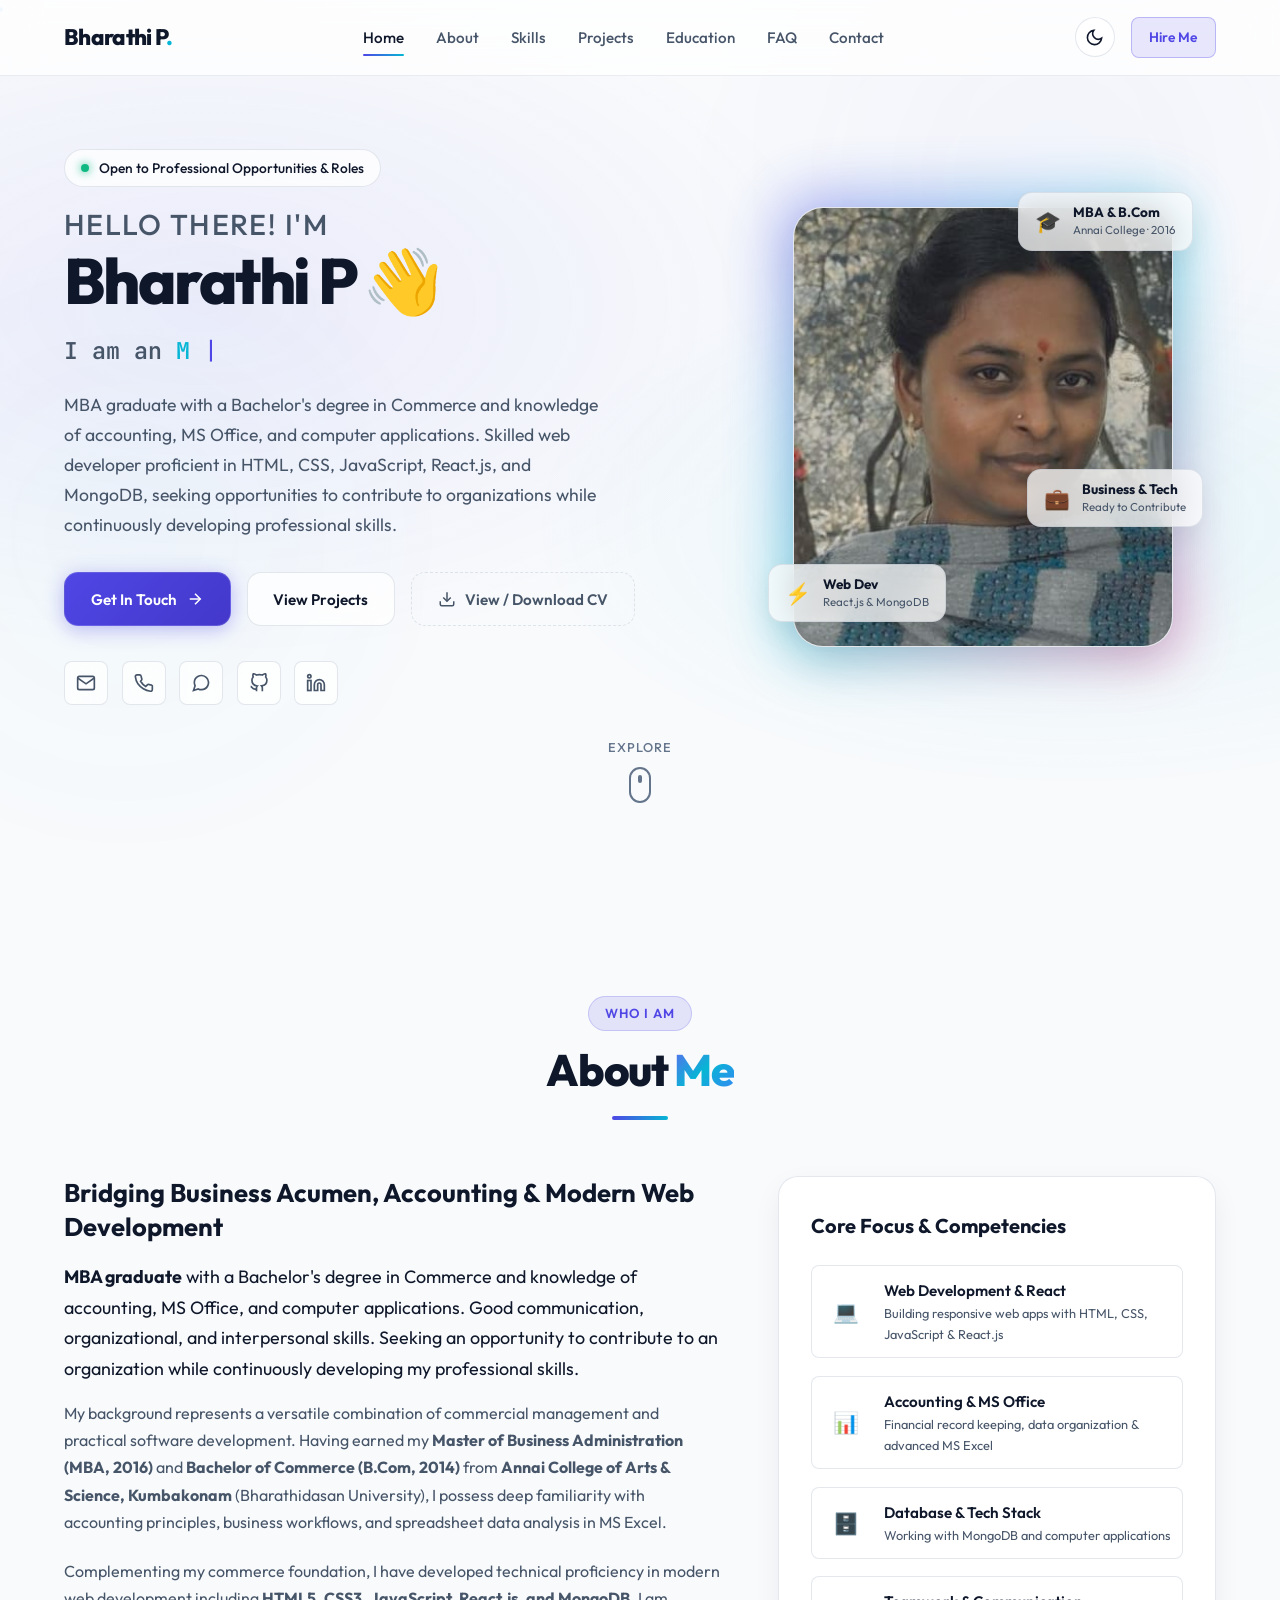
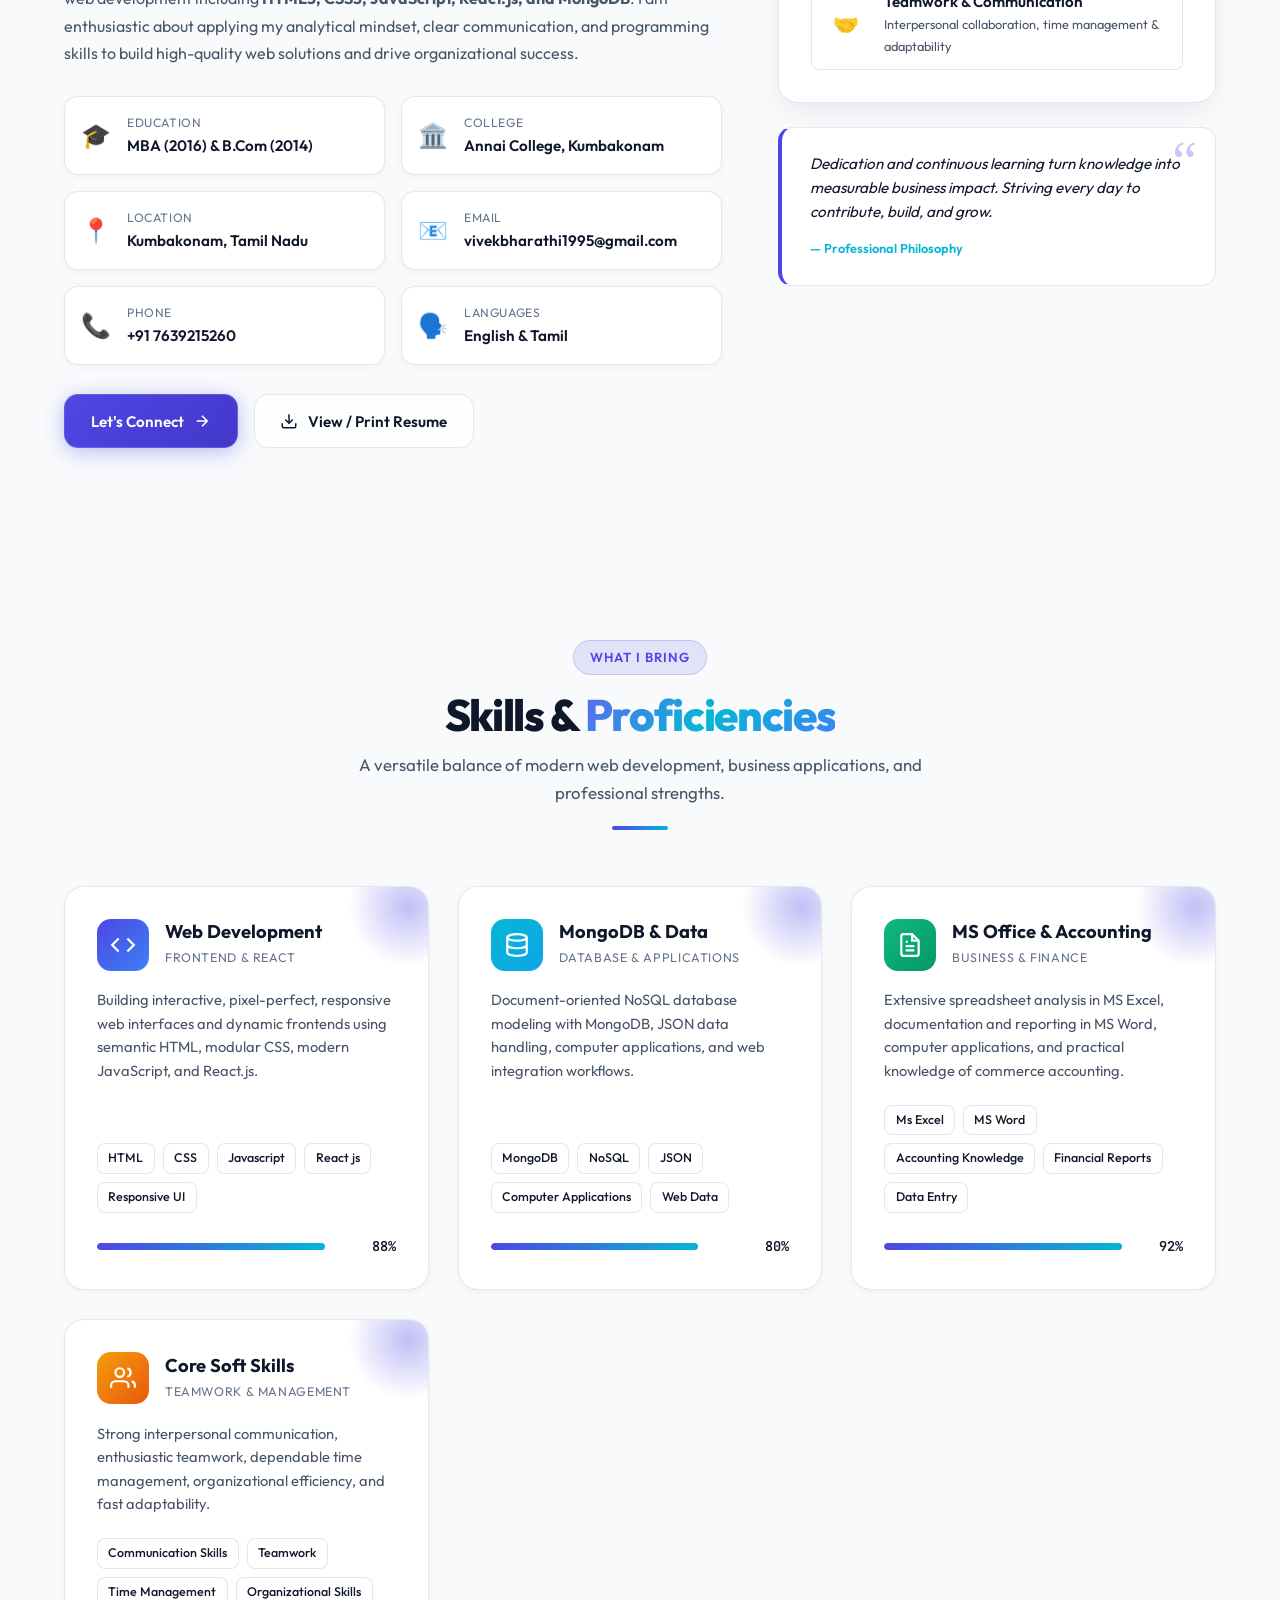
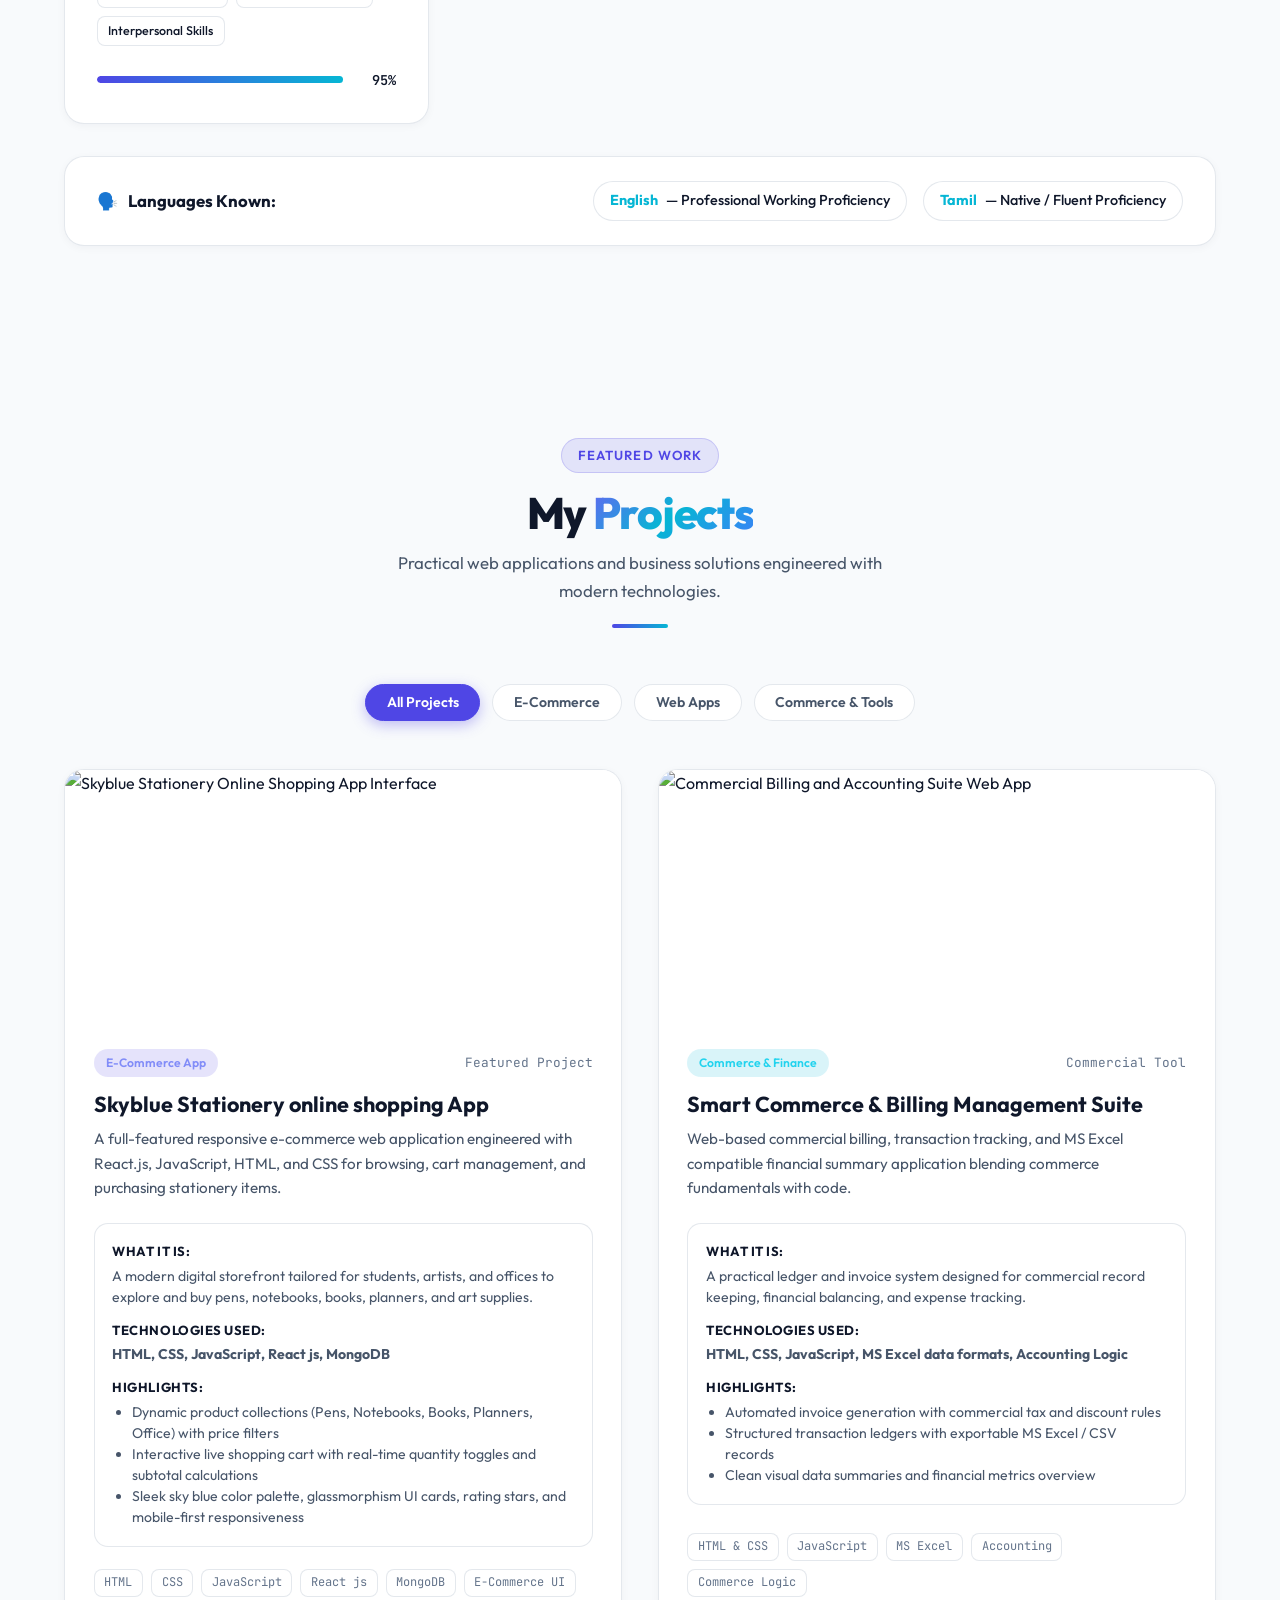
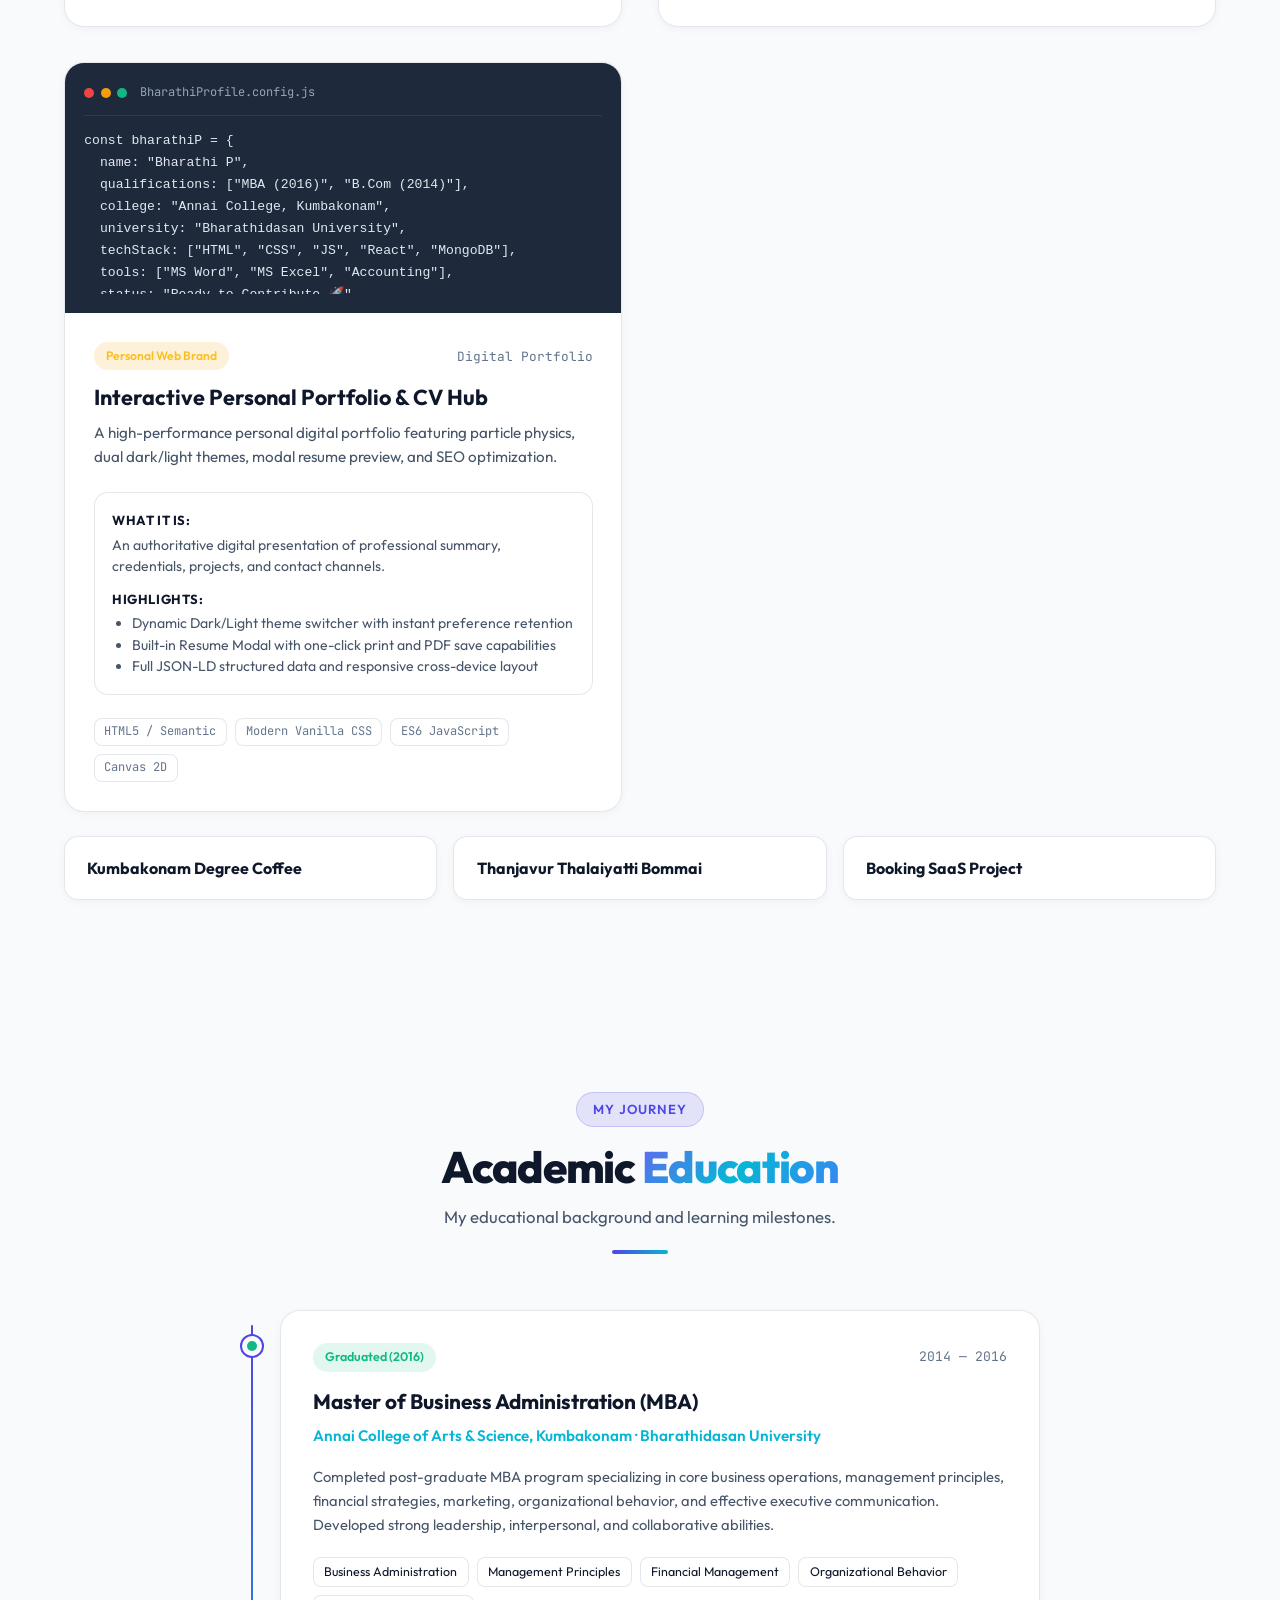
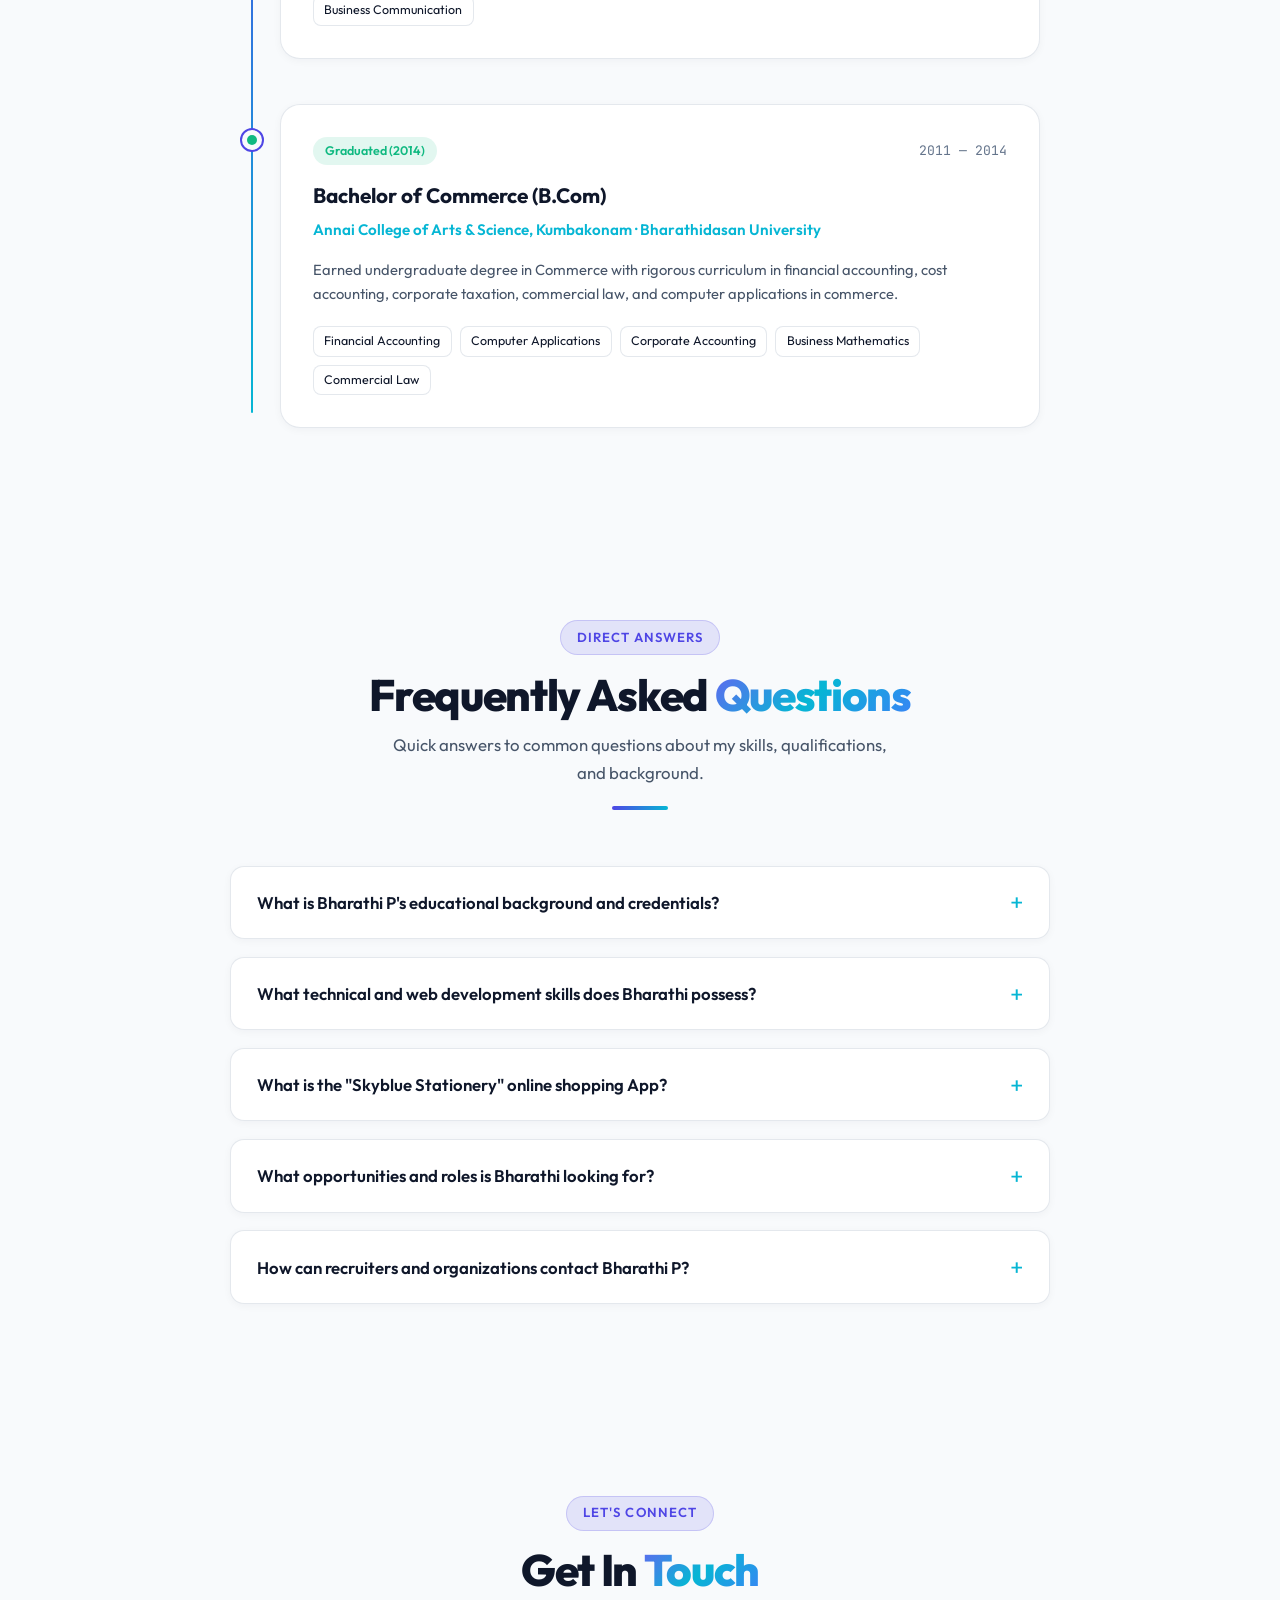
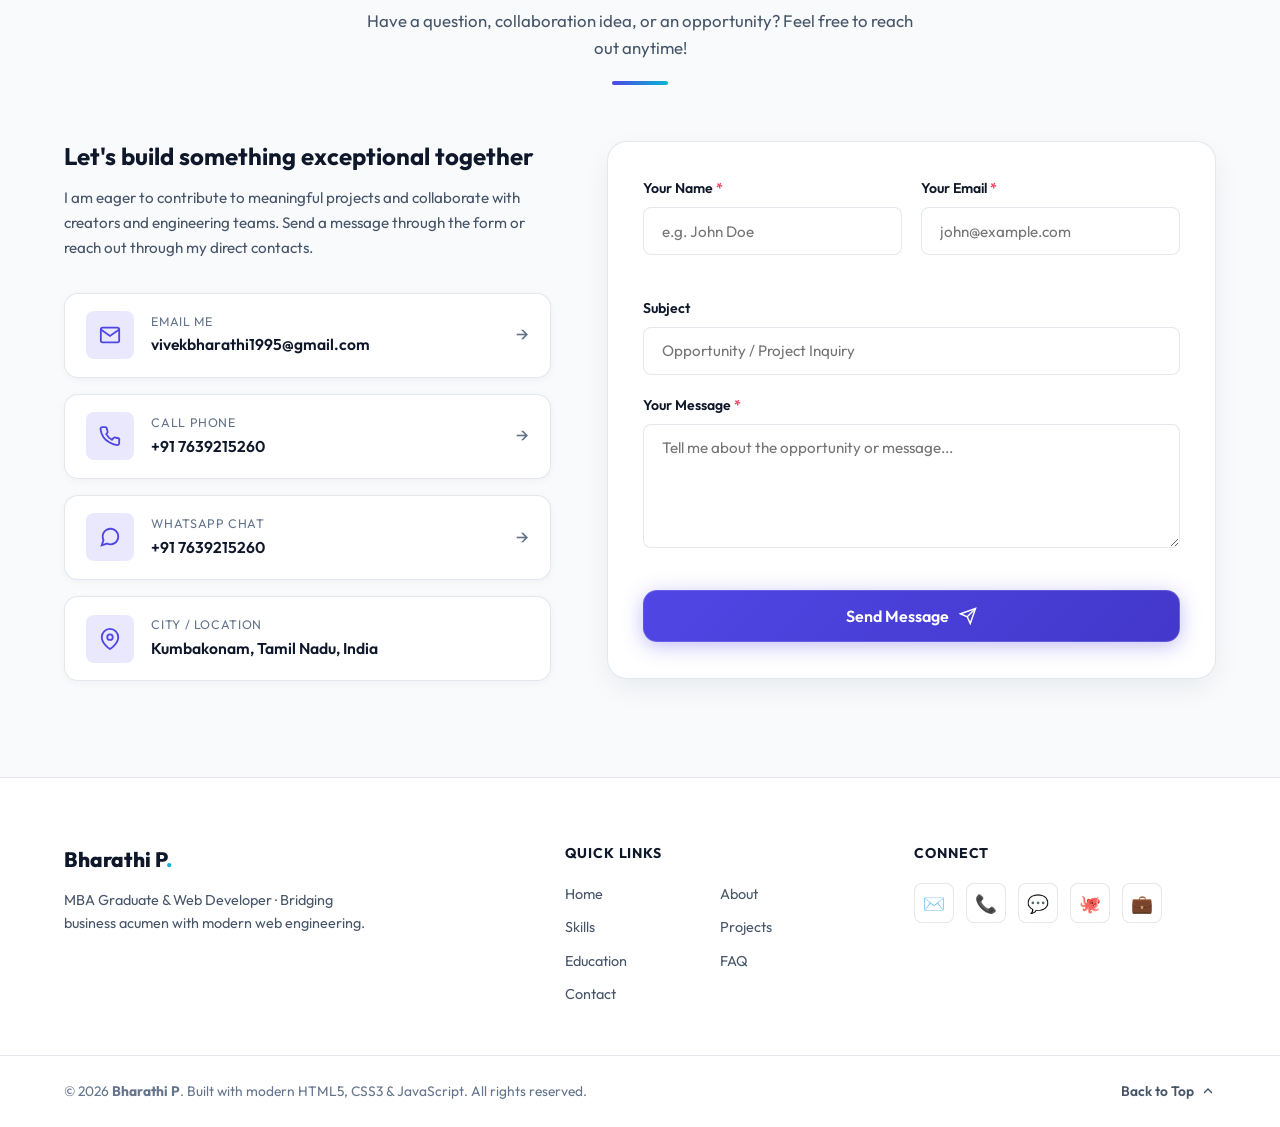
==== commit 43adf41a: "Update index.html" ====
--- a/index.html
+++ b/index.html
@@ -240,7 +240,7 @@
           <div class="avatar-card-container" id="avatarCard">
             <div class="avatar-glow-ring"></div>
             <div class="avatar-frame">
-              <img src="images/bharathi-profile.jpg" alt="Bharathi P - MBA Graduate &amp; Web Developer"
+              <img src="bharathi-profile.jpg" alt="Bharathi P - MBA Graduate &amp; Web Developer"
                 class="avatar-image" id="hero-avatar-img" />
             </div>
 
@@ -1259,4 +1259,4 @@
   <script src="script.js"></script>
 </body>
 
-</html>+</html>
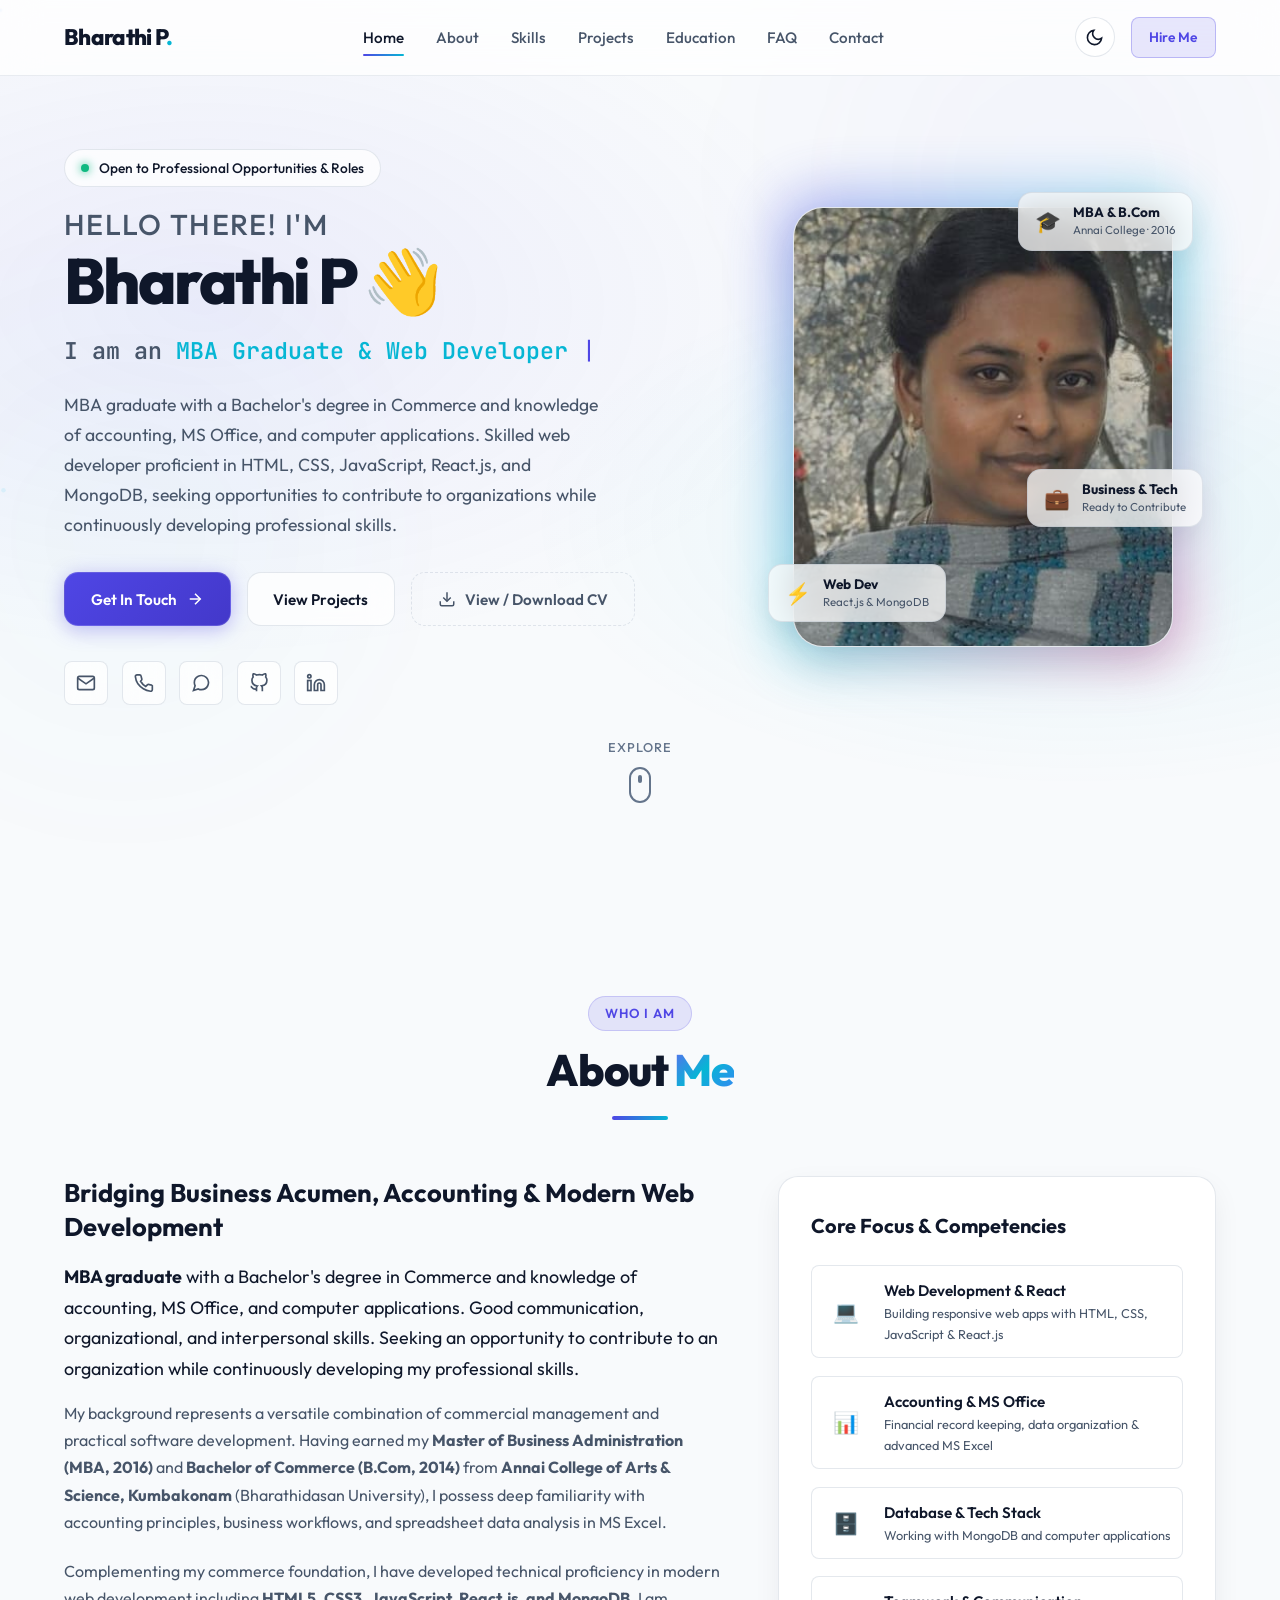
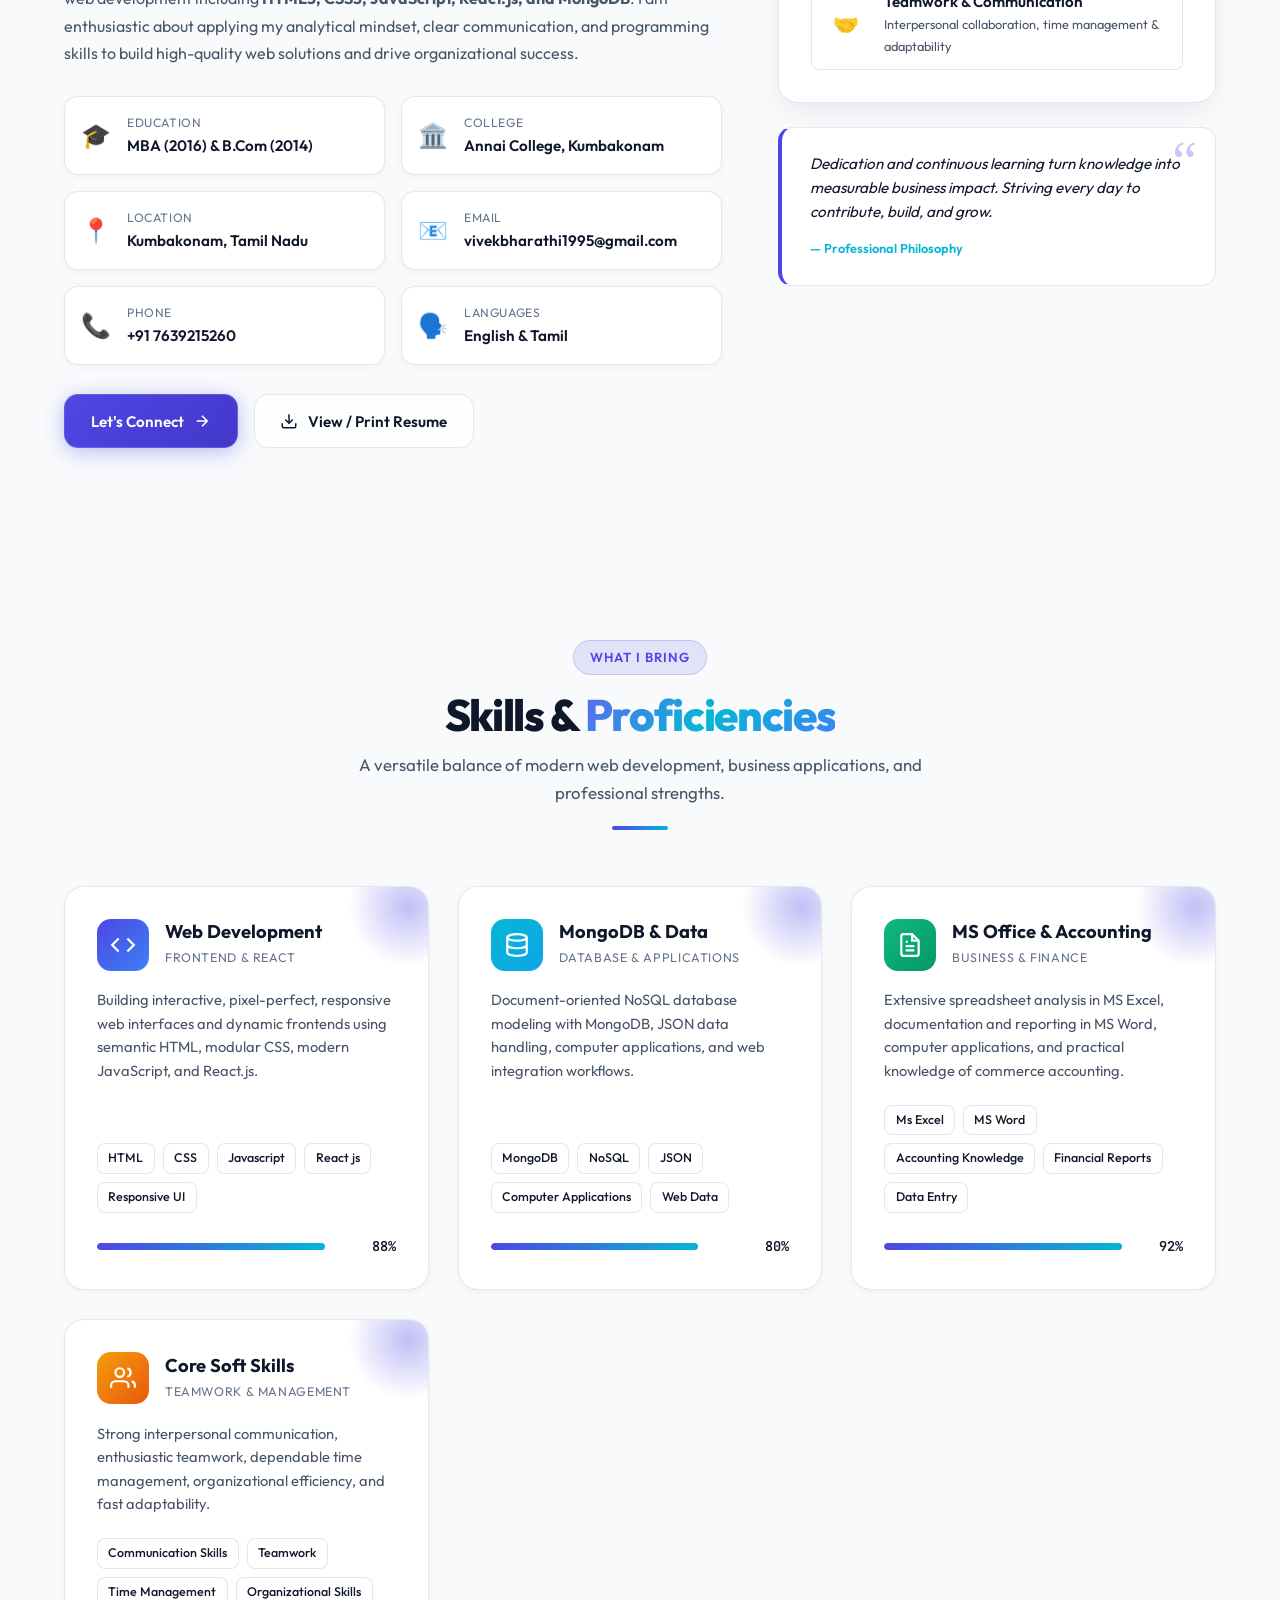
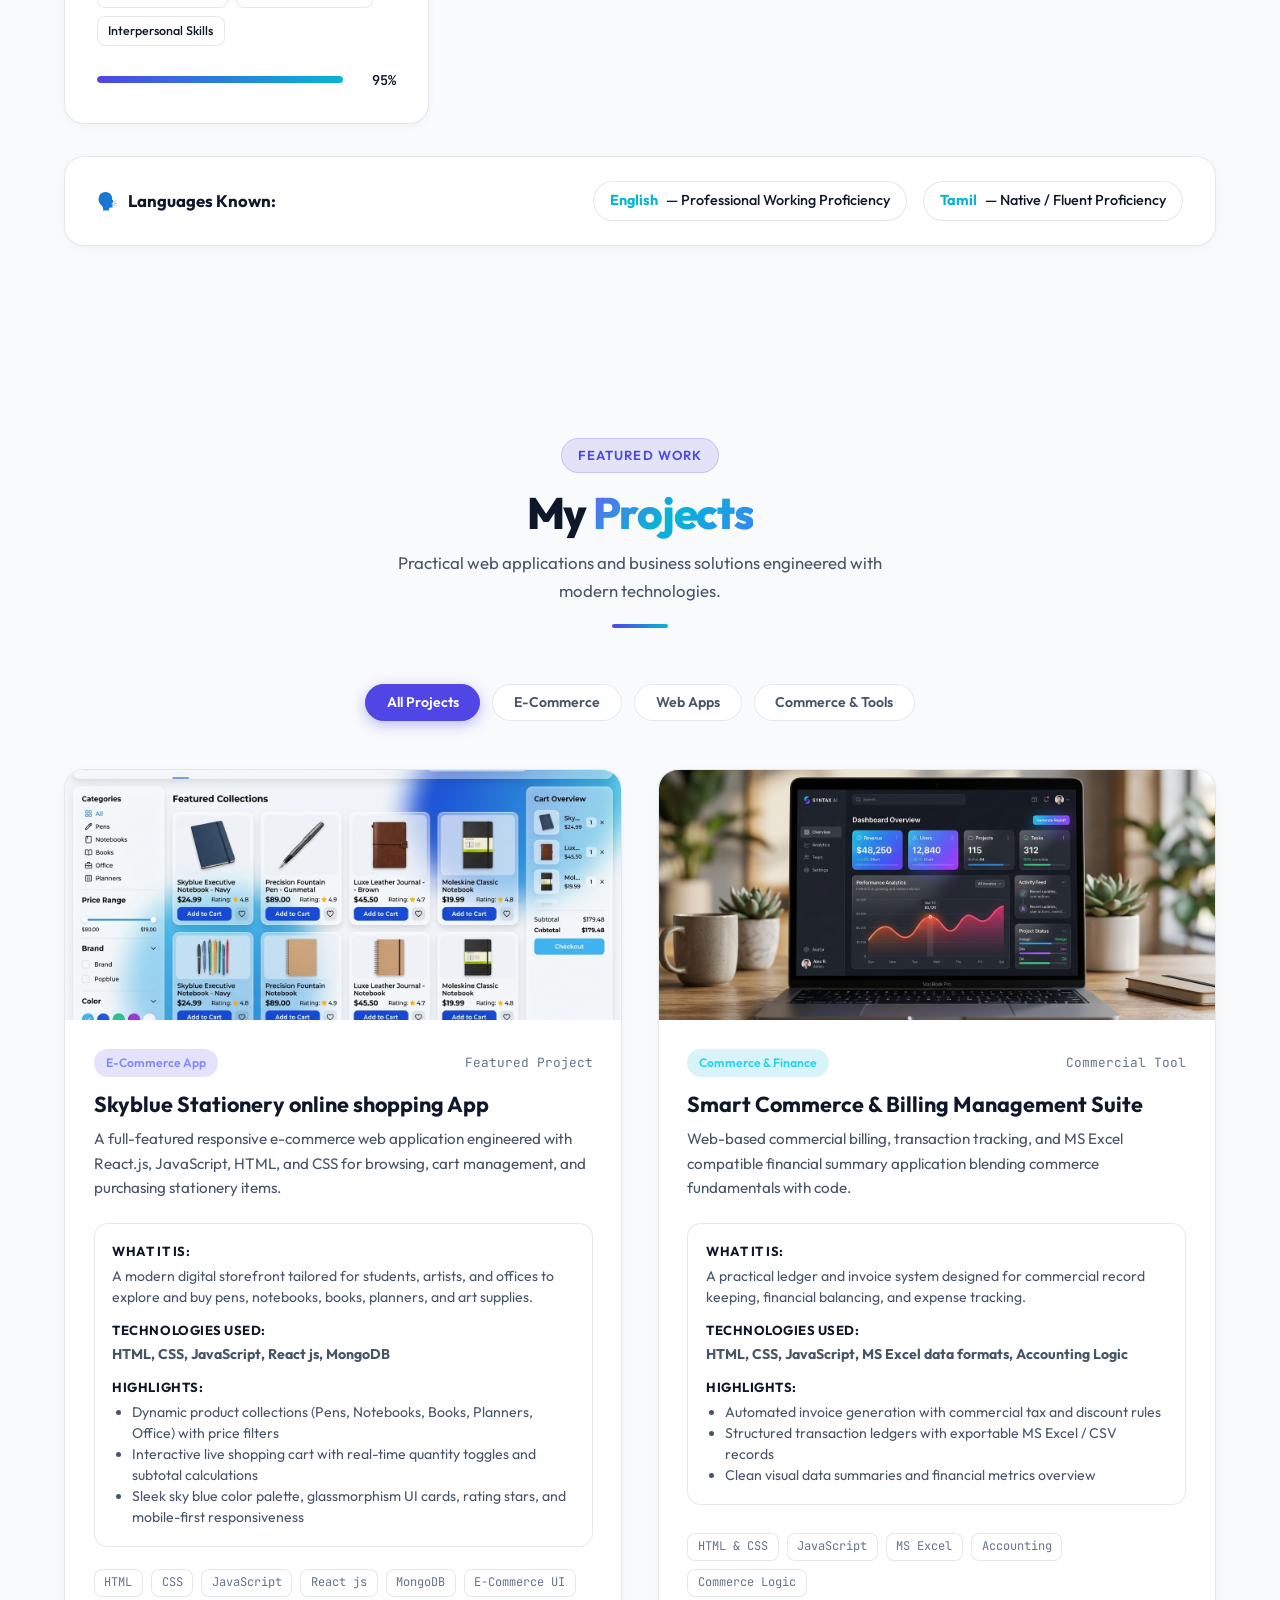
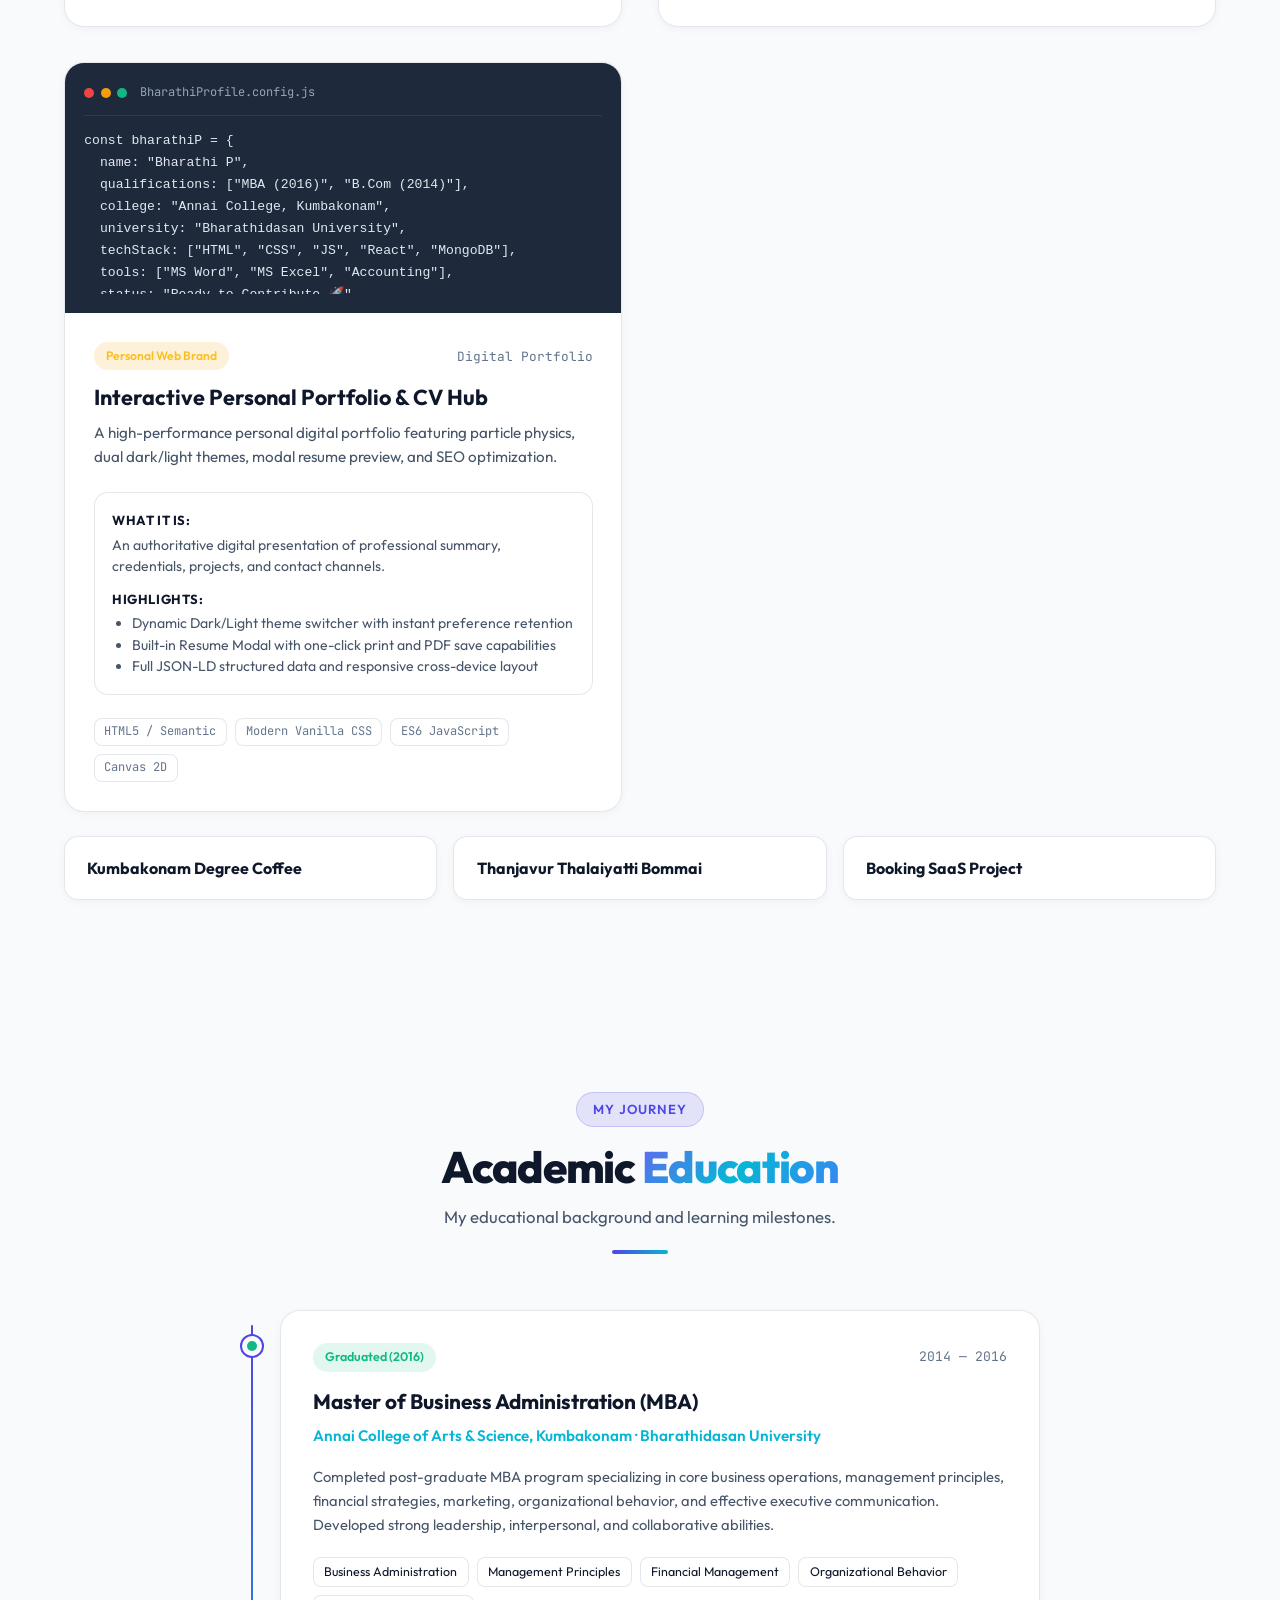
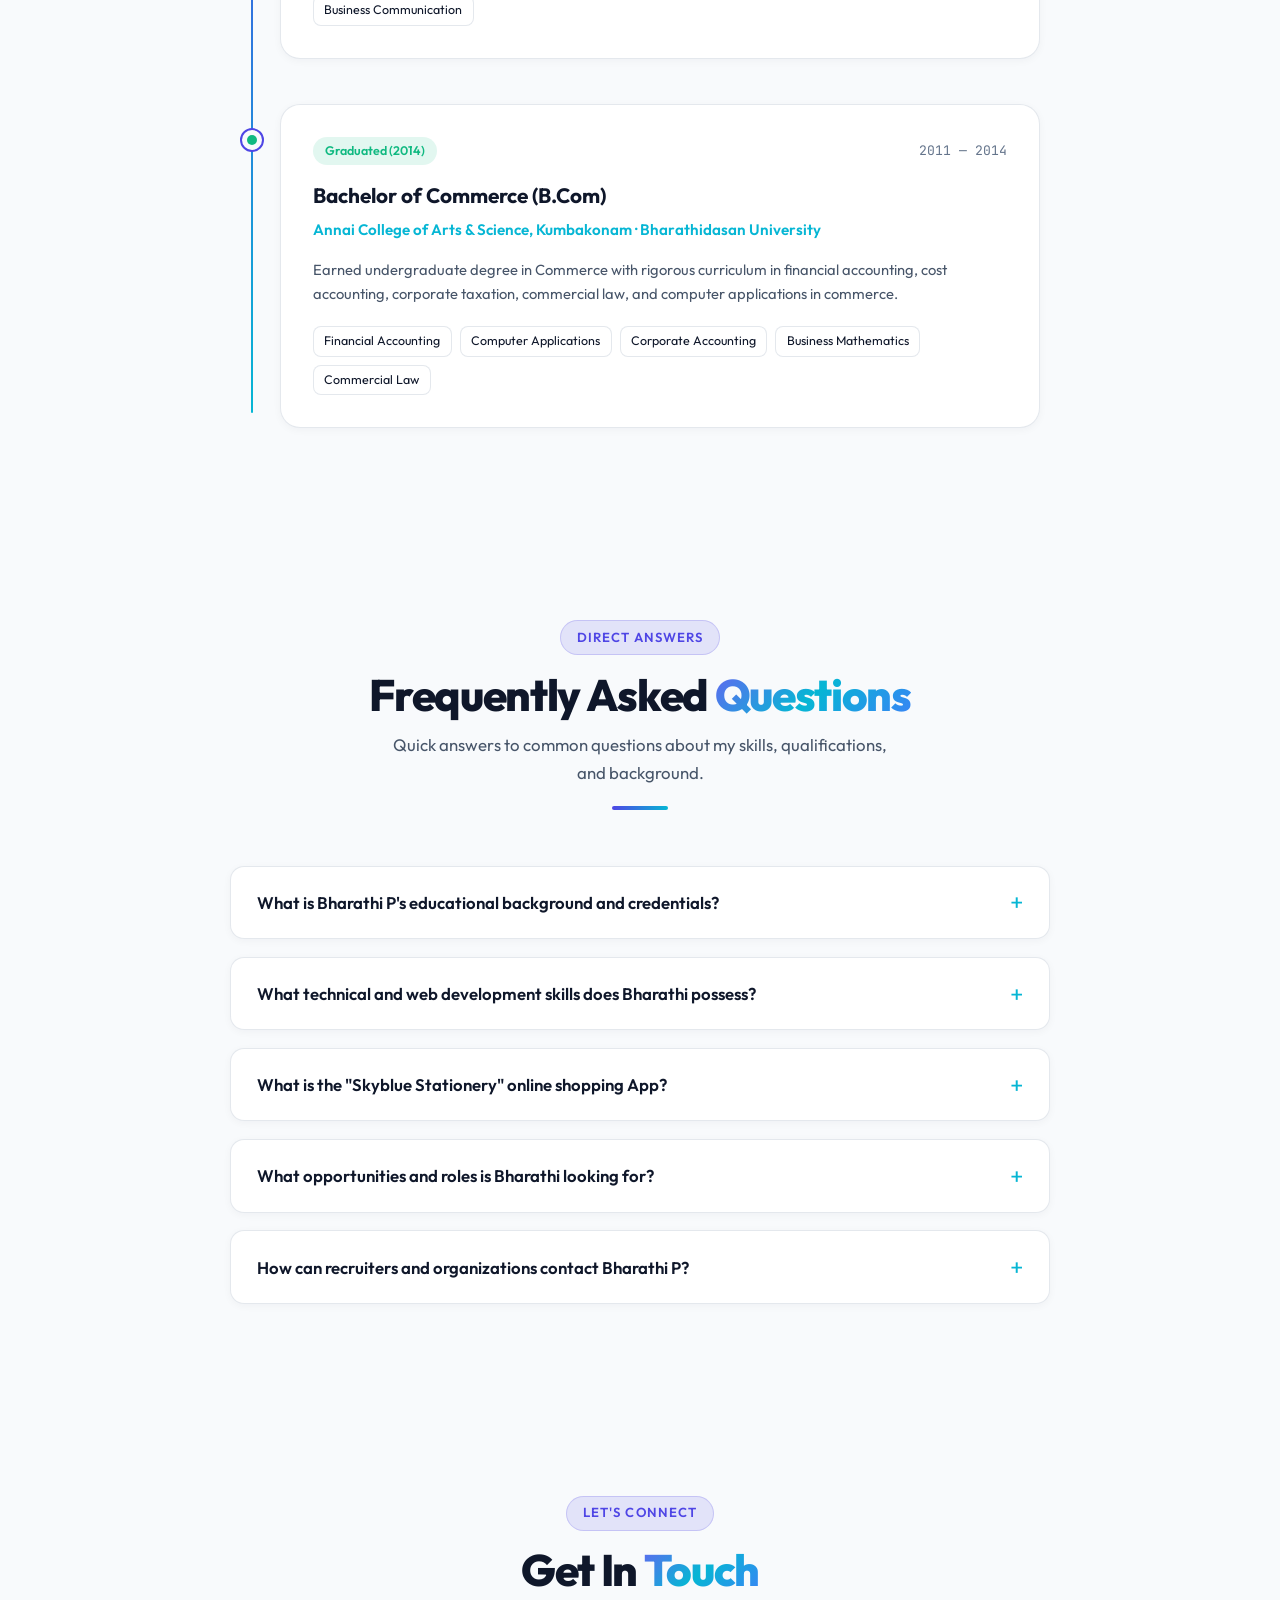
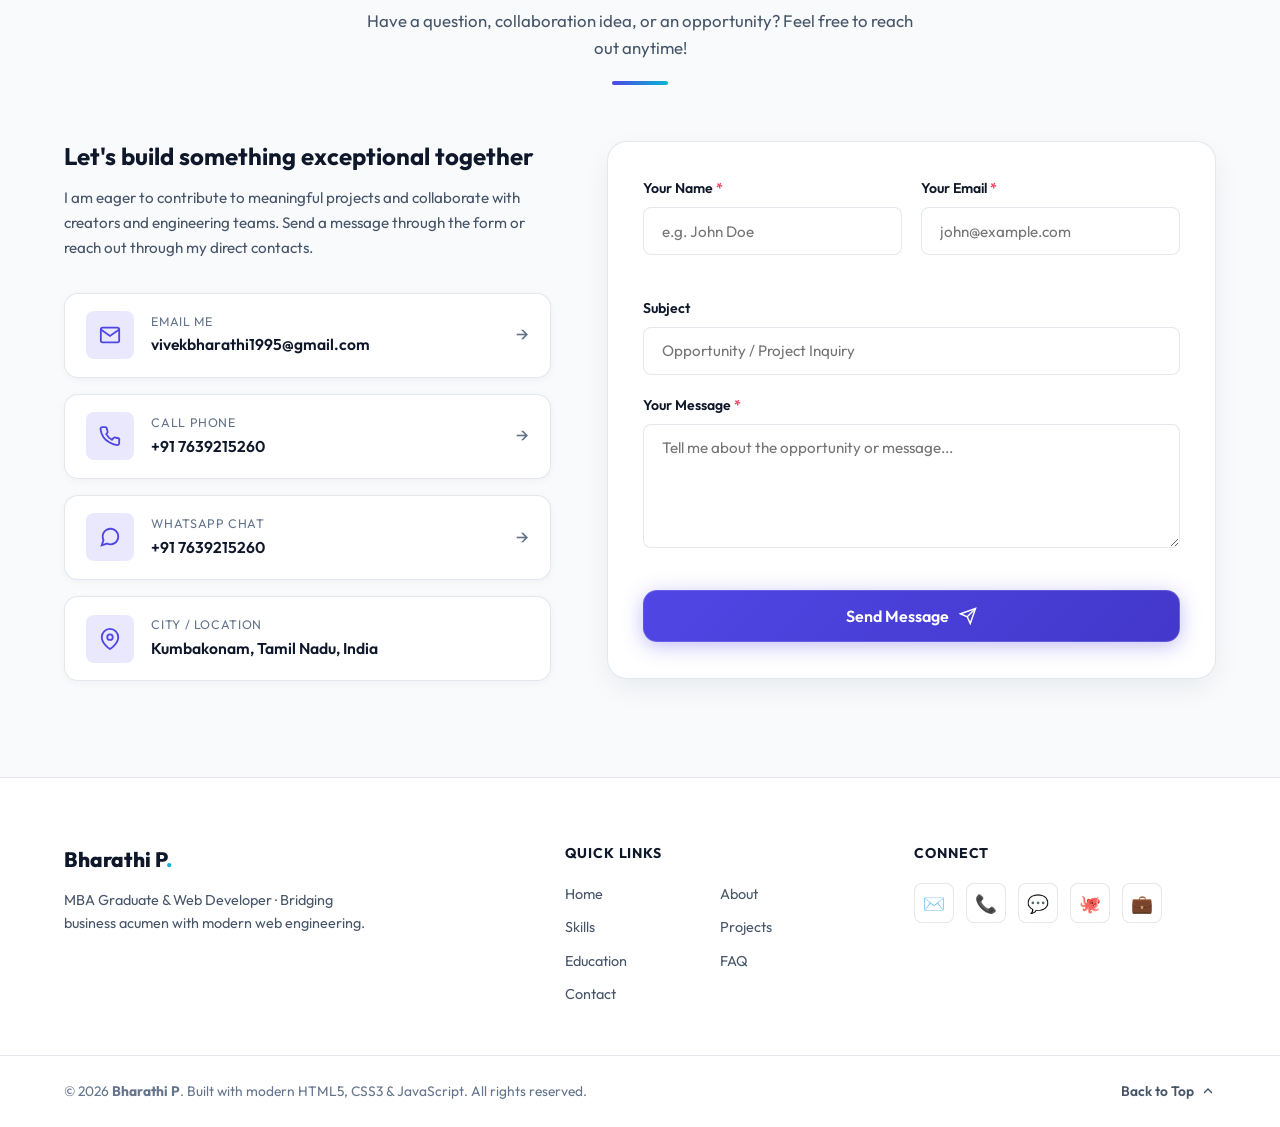
==== commit a3c5dd1c: "Add files via upload" ====
--- a/index.html
+++ b/index.html
@@ -17,13 +17,13 @@
   <meta property="og:type" content="website" />
   <meta property="og:title" content="Bharathi P | MBA Graduate &amp; Web Developer in Kumbakonam" />
   <meta property="og:description" content="Bharathi P, MBA and B.Com graduate in Kumbakonam, Tamil Nadu, skilled in HTML, CSS, JavaScript, React.js, MongoDB, MS Office and accounting." />
-  <meta property="og:image" content="images/bharathi-profile.jpg" />
+  <meta property="og:image" content="bharathi-profile.jpg" />
   <meta property="og:image:alt" content="Bharathi P — MBA Graduate &amp; Web Developer" />
   <meta property="og:locale" content="en_IN" />
   <meta name="twitter:card" content="summary" />
   <meta name="twitter:title" content="Bharathi P | MBA Graduate &amp; Web Developer in Kumbakonam" />
   <meta name="twitter:description" content="Bharathi P, MBA and B.Com graduate in Kumbakonam, Tamil Nadu, skilled in HTML, CSS, JavaScript, React.js, MongoDB, MS Office and accounting." />
-  <meta name="twitter:image" content="images/bharathi-profile.jpg" />
+  <meta name="twitter:image" content="bharathi-profile.jpg" />
 
   <!-- Google Fonts: Outfit & JetBrains Mono -->
   <link rel="preconnect" href="https://fonts.googleapis.com" />
@@ -617,7 +617,7 @@
           <!-- Project 1: Skyblue Stationery Online Shopping App -->
           <article class="project-card reveal-item" data-category="ecommerce web" id="project-skyblue">
             <div class="project-image-wrap">
-              <img src="images/skyblue_stationery.jpg" alt="Skyblue Stationery Online Shopping App Interface" class="project-img"
+              <img src="skyblue_stationery.jpg" alt="Skyblue Stationery Online Shopping App Interface" class="project-img"
                 loading="lazy" />
               <div class="project-overlay">
                 <a href="#contact" class="btn btn-sm btn-primary project-action-btn">Live Preview</a>
@@ -671,7 +671,7 @@
           <!-- Project 2: Smart Commerce & Billing Management Suite -->
           <article class="project-card reveal-item" data-category="commerce web" id="project-commerce-suite">
             <div class="project-image-wrap">
-              <img src="images/project2.jpg" alt="Commercial Billing and Accounting Suite Web App" class="project-img"
+              <img src="project2.jpg" alt="Commercial Billing and Accounting Suite Web App" class="project-img"
                 loading="lazy" />
               <div class="project-overlay">
                 <a href="#contact" class="btn btn-sm btn-primary project-action-btn">Live Preview</a>
@@ -1259,4 +1259,4 @@
   <script src="script.js"></script>
 </body>
 
-</html>
+</html>
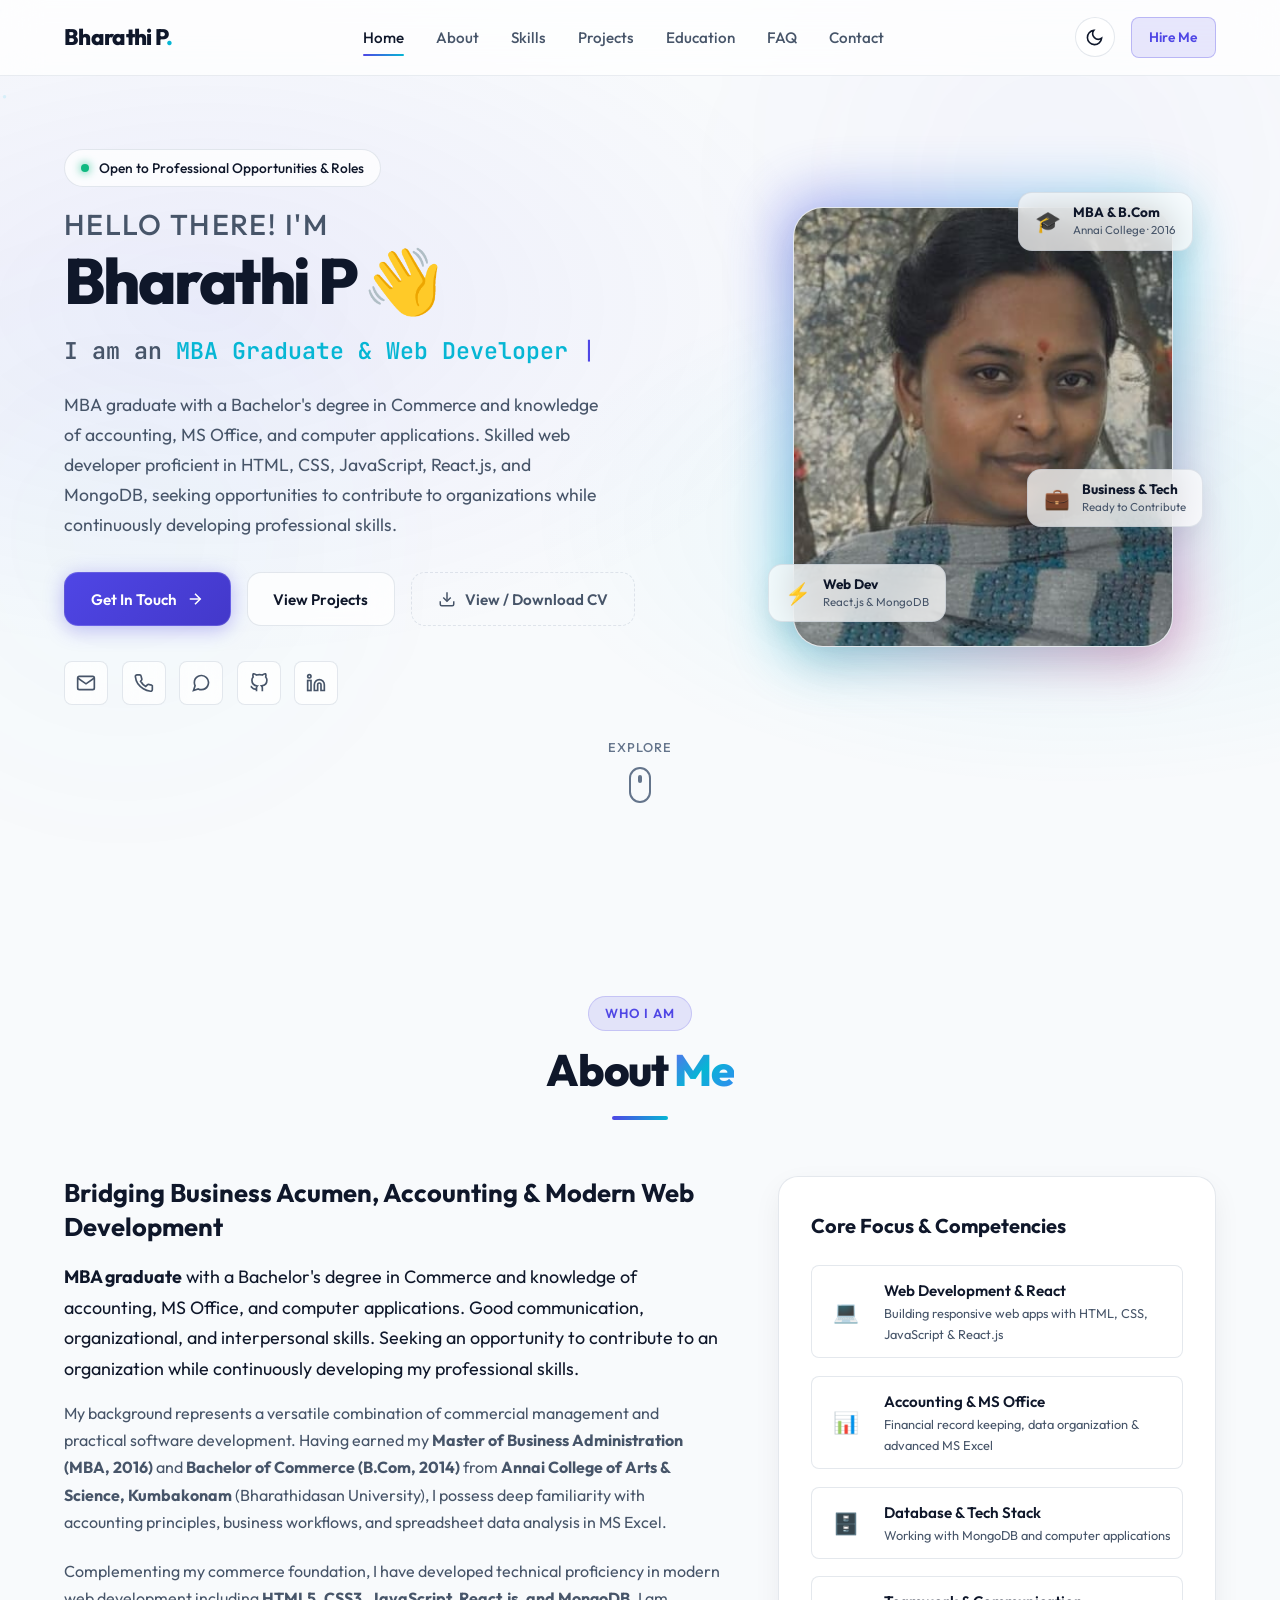
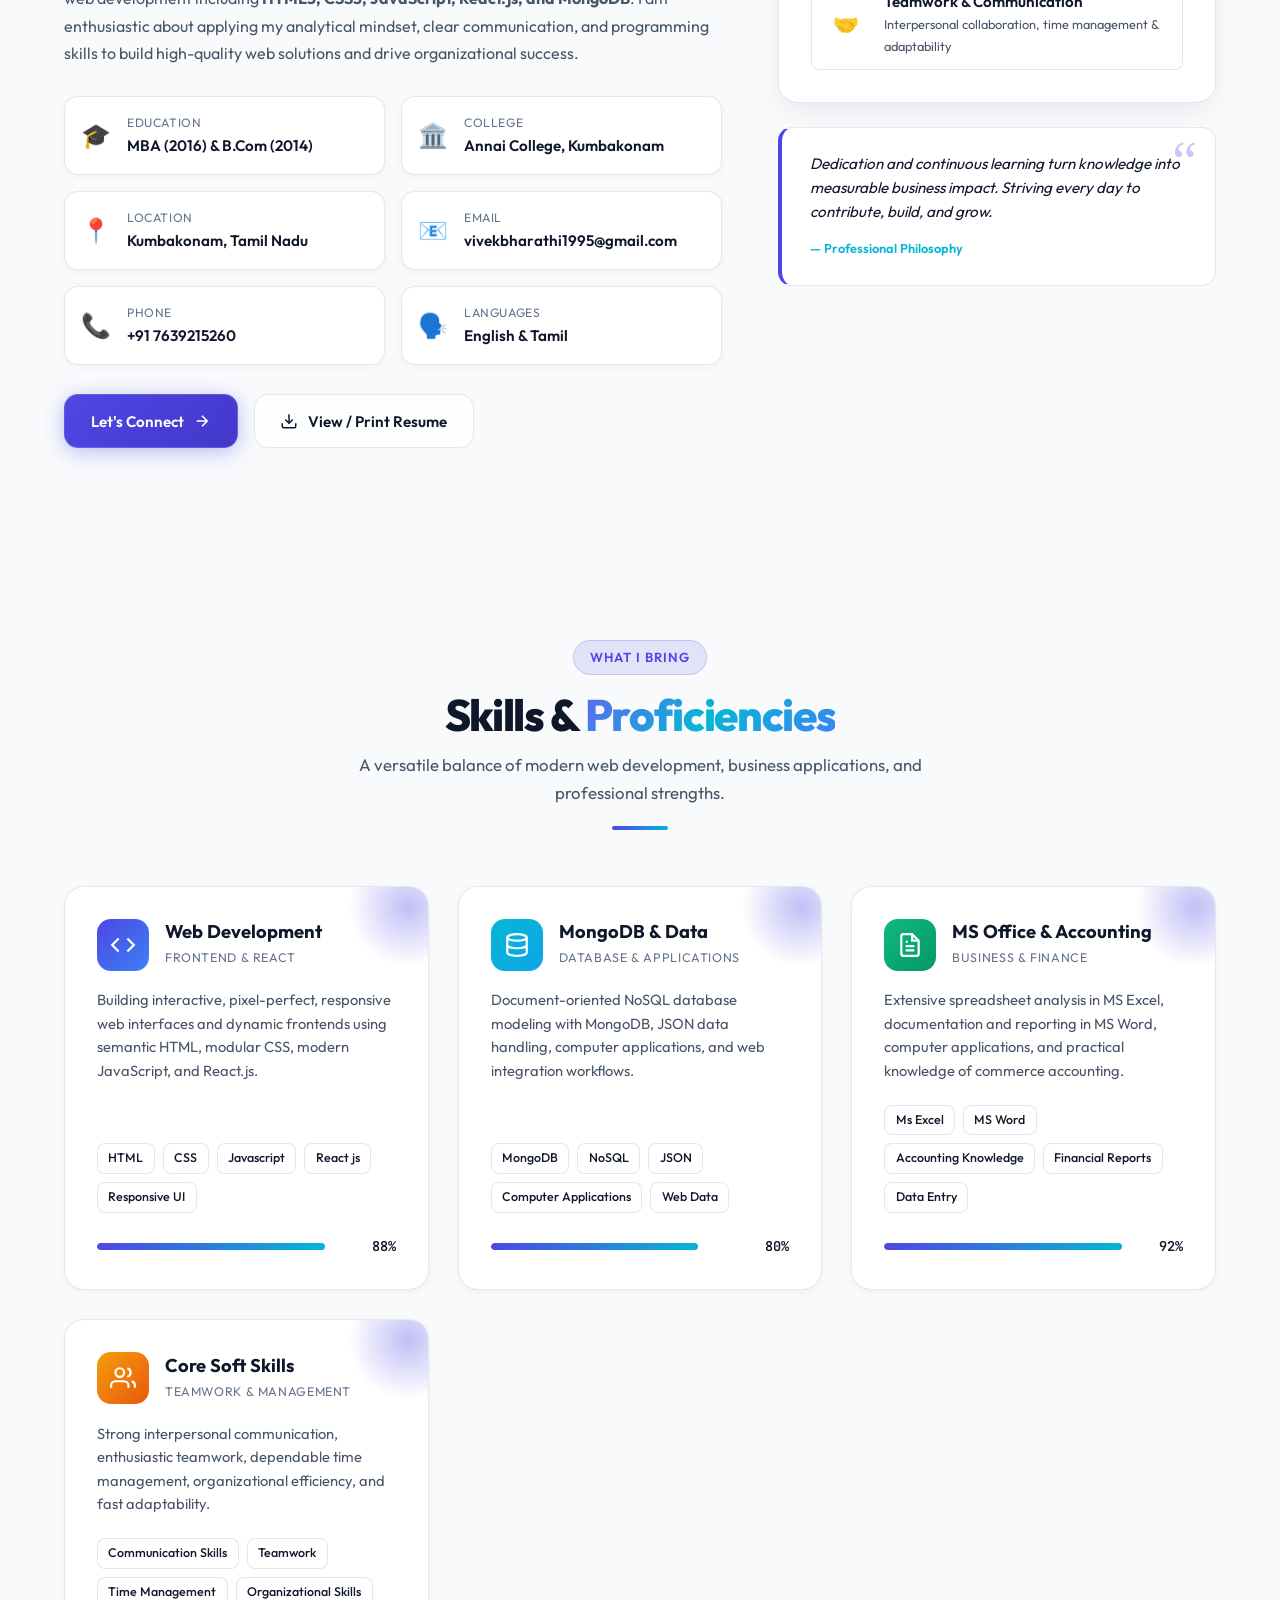
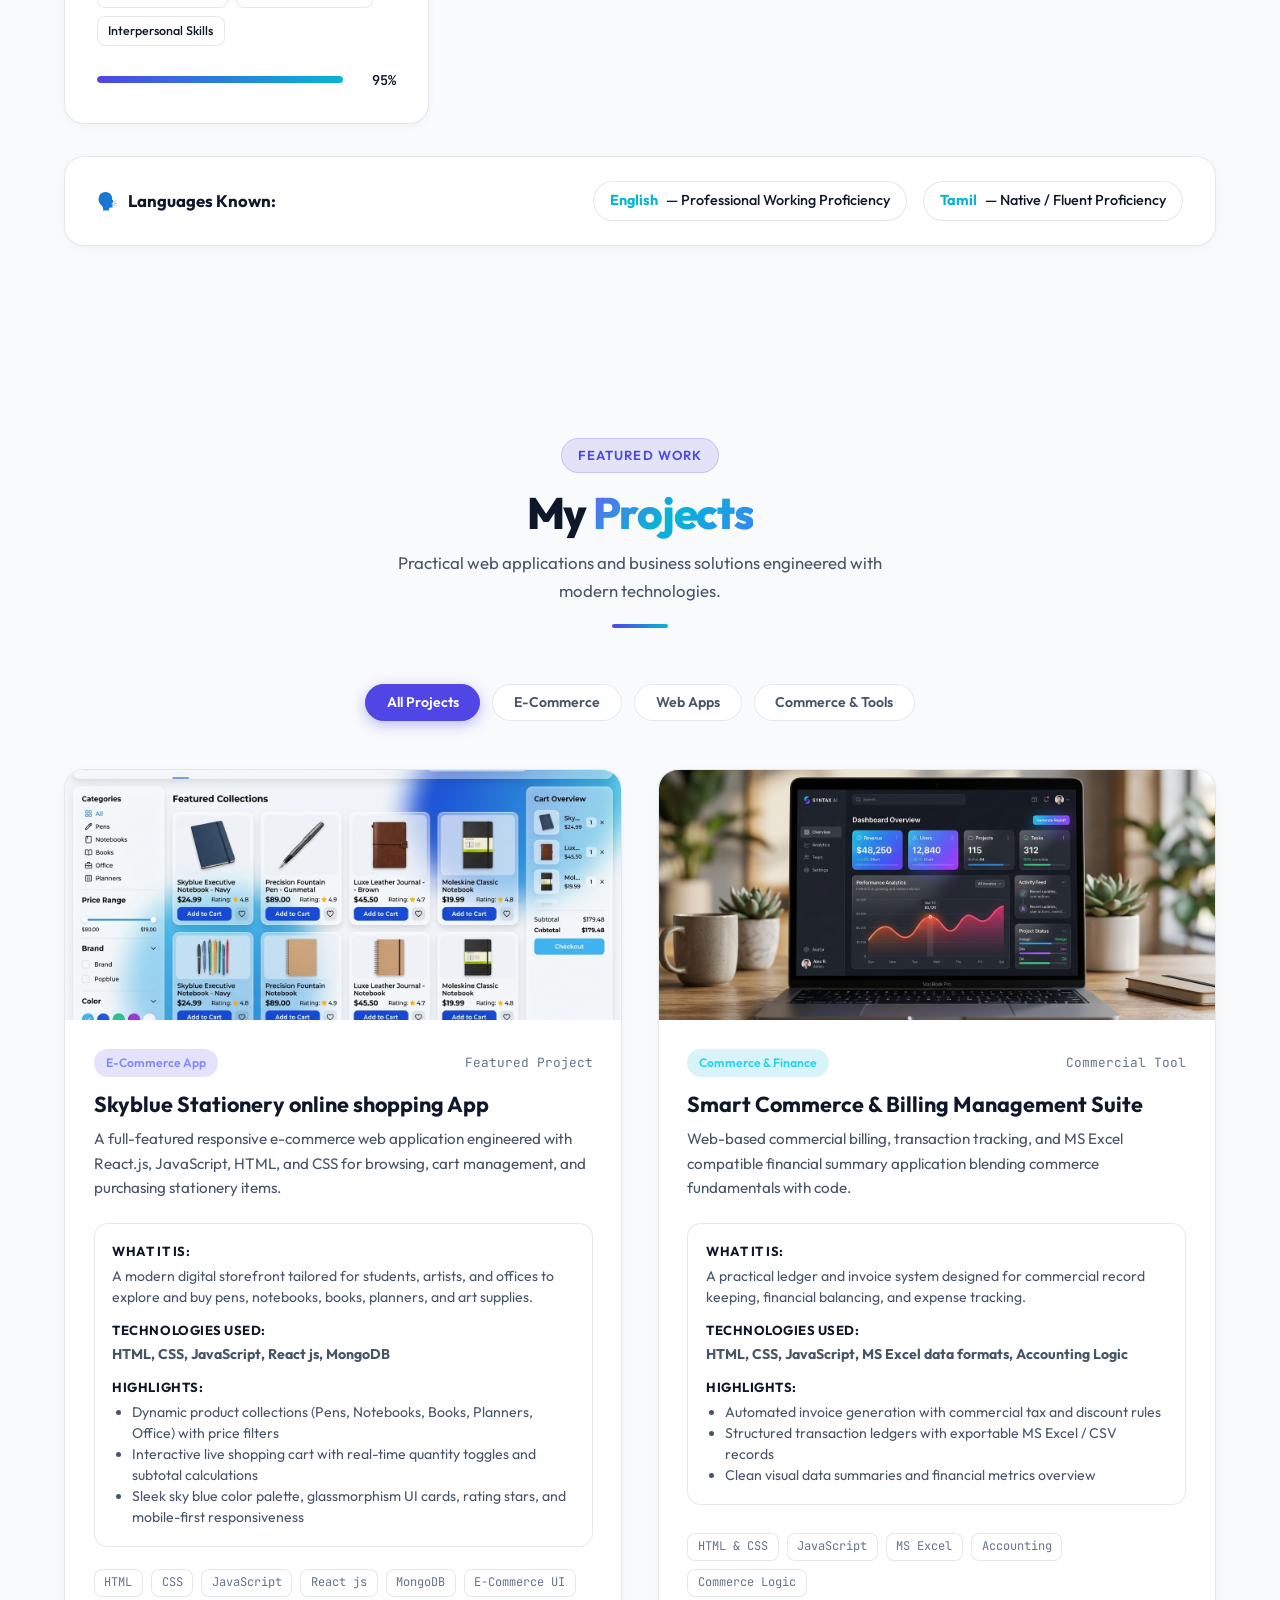
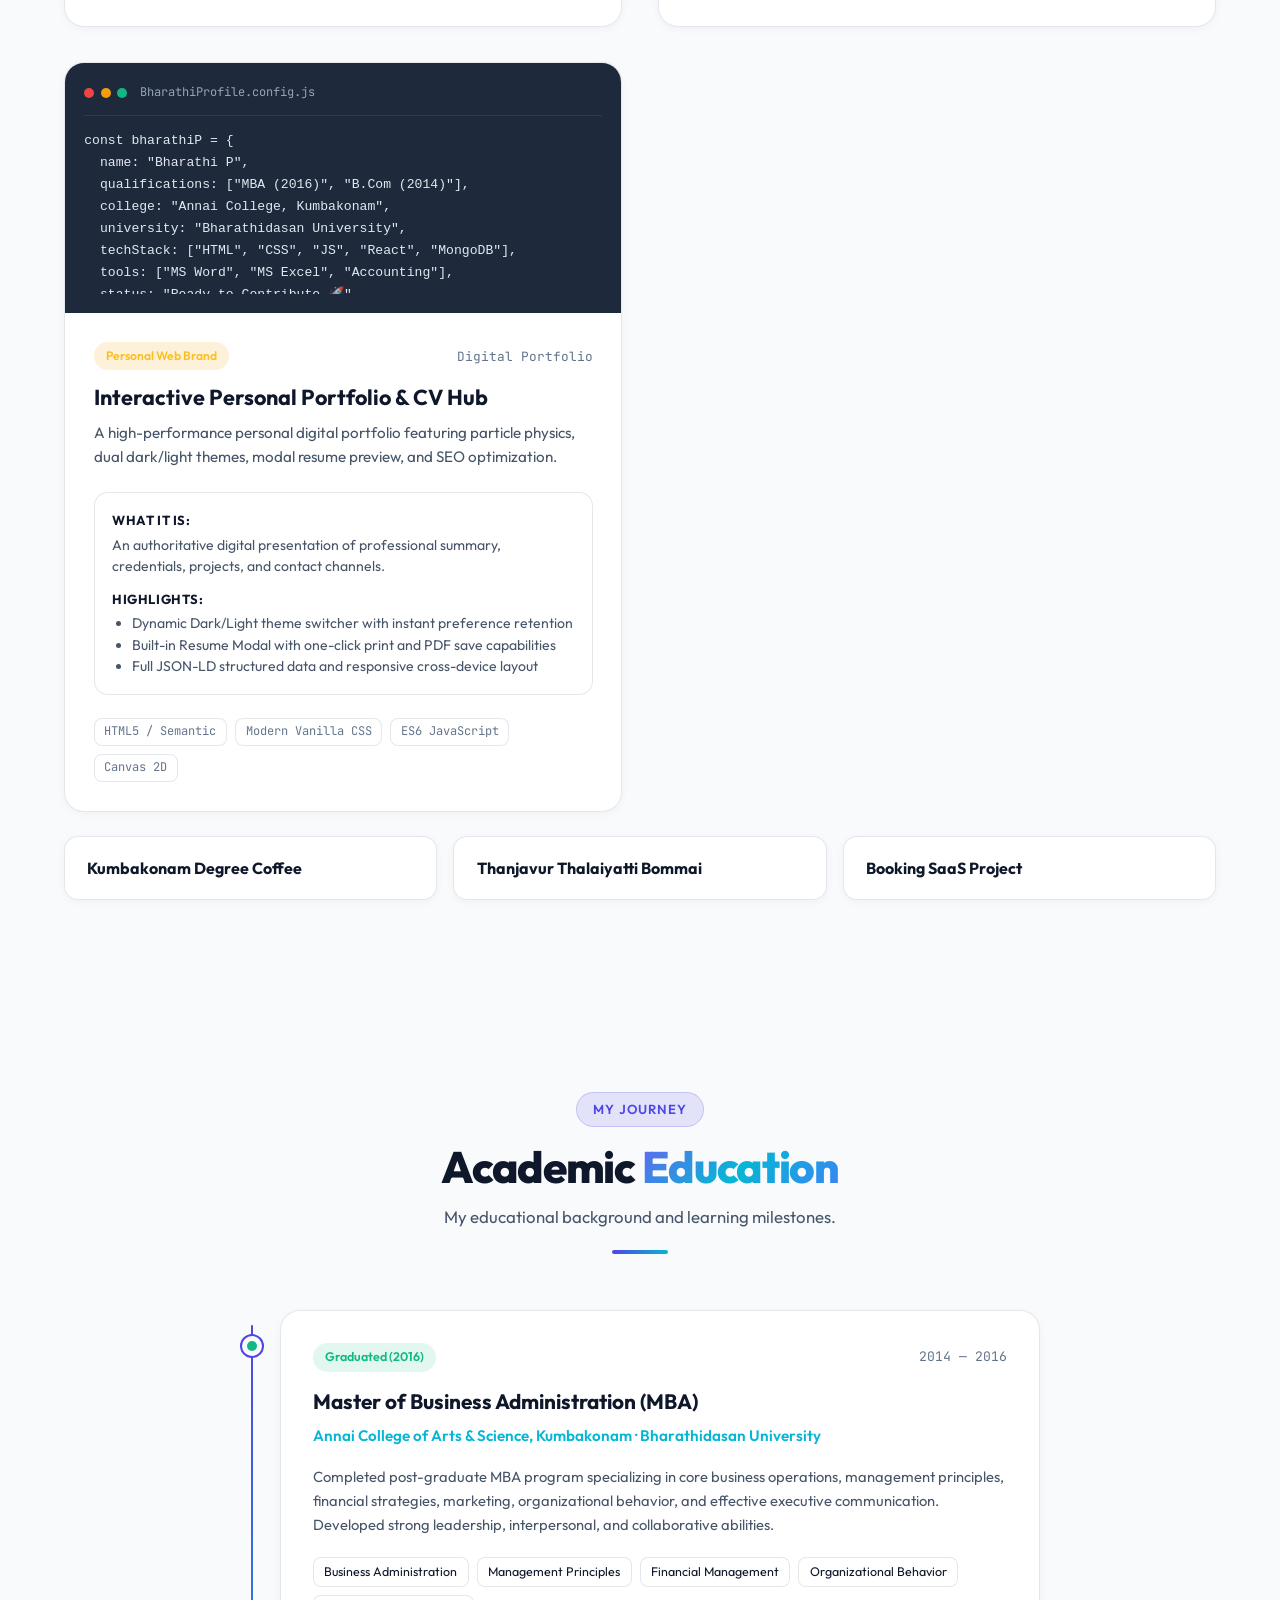
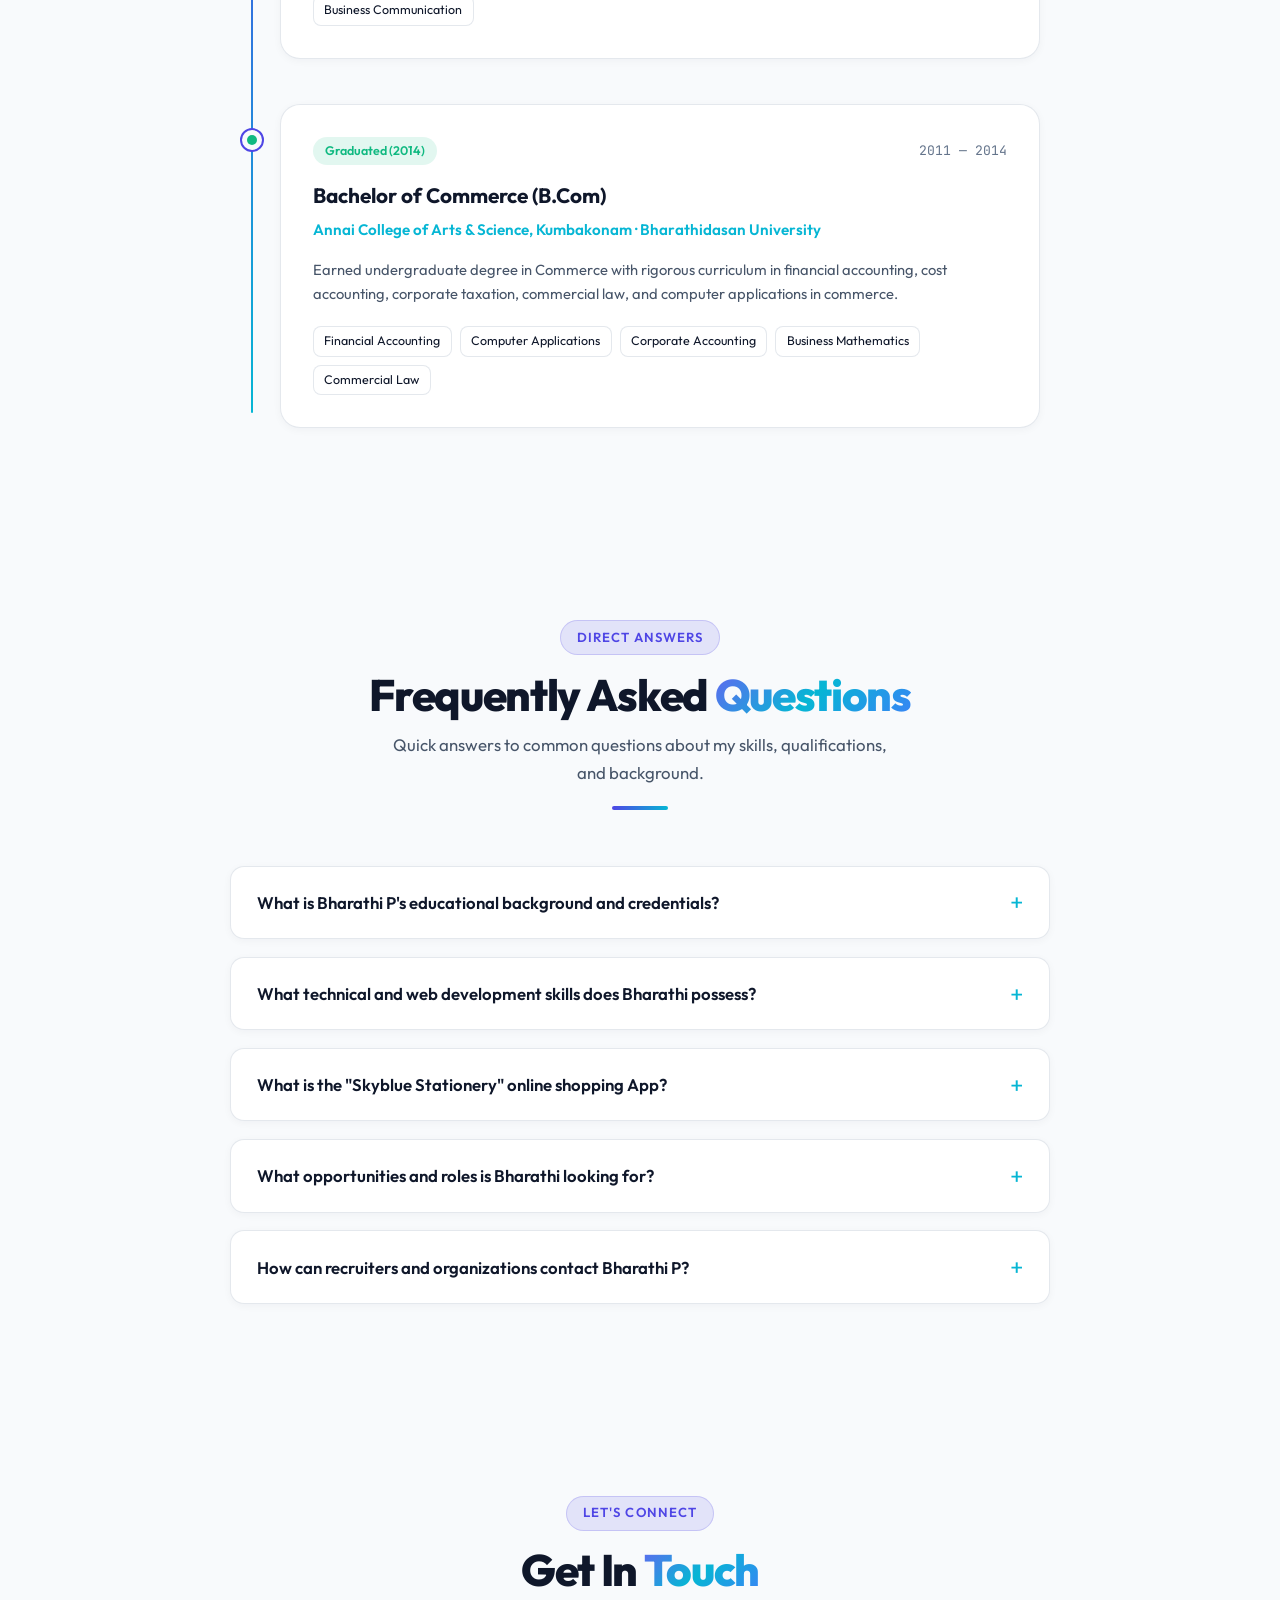
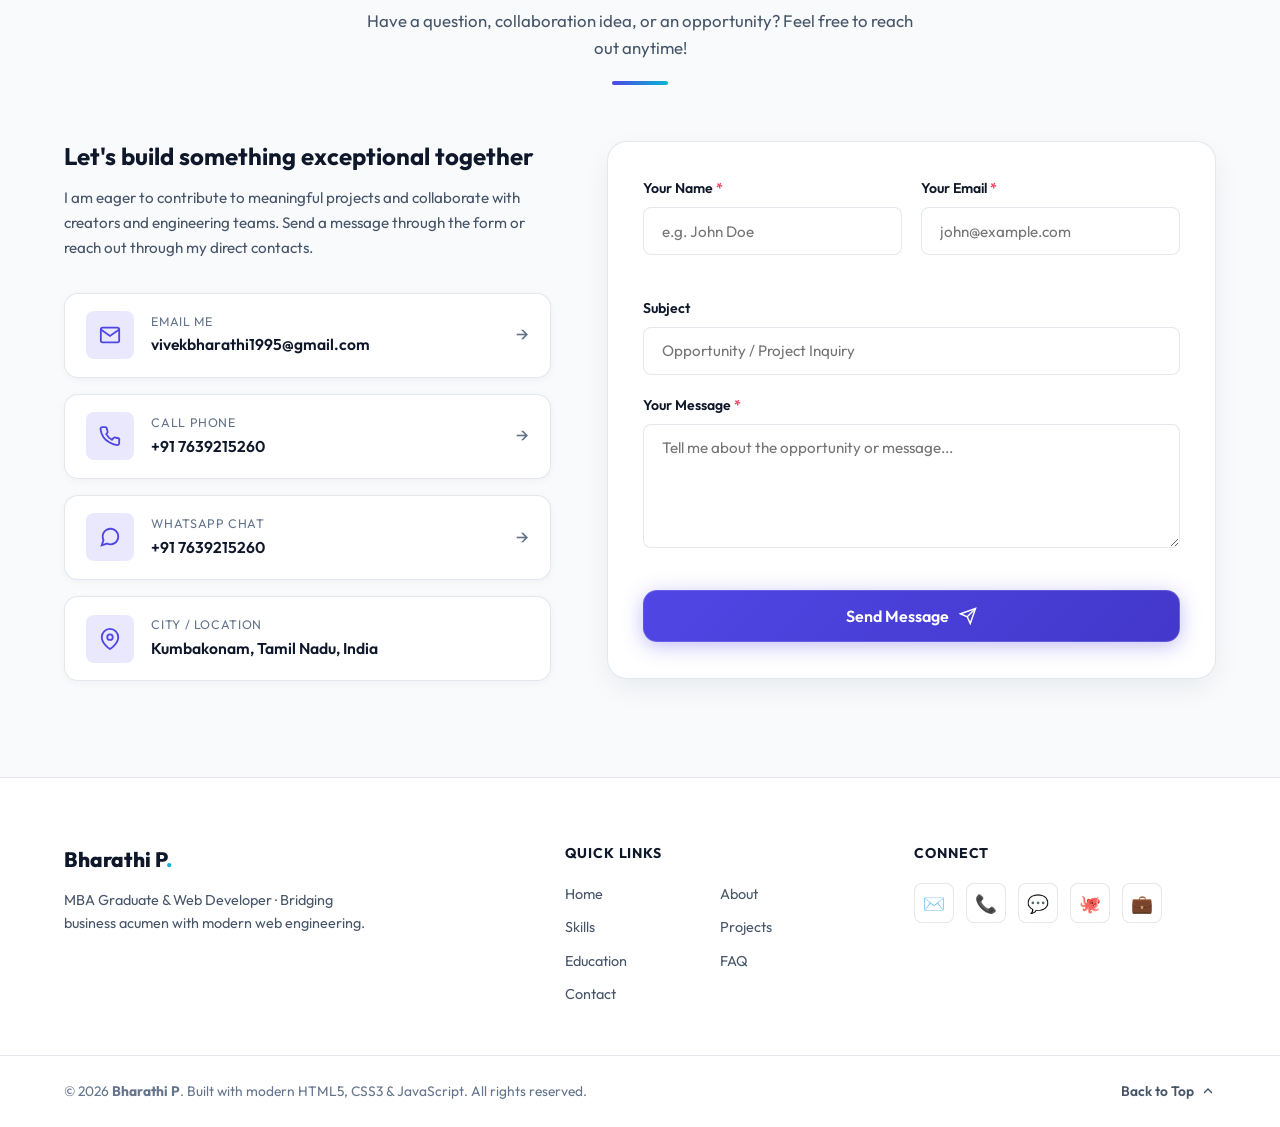
==== commit f5bae6df: "Update index.html" ====
--- a/index.html
+++ b/index.html
@@ -7,6 +7,7 @@
   <title>Bharathi P | MBA Graduate &amp; Web Developer in Kumbakonam</title>
 
   <!-- Primary Meta Tags -->
+  <meta name="google-site-verification" content="S26FOCh4Bpep-hgVVH4_z2GNHtr_JqzUT7sdWMKCNT4" />
   <meta name="title" content="Bharathi P | MBA Graduate &amp; Web Developer in Kumbakonam" />
   <meta name="description" content="Bharathi P, MBA and B.Com graduate in Kumbakonam, Tamil Nadu, skilled in HTML, CSS, JavaScript, React.js, MongoDB, MS Office and accounting." />
   <meta name="keywords"
@@ -1259,4 +1260,4 @@
   <script src="script.js"></script>
 </body>
 
-</html>+</html>
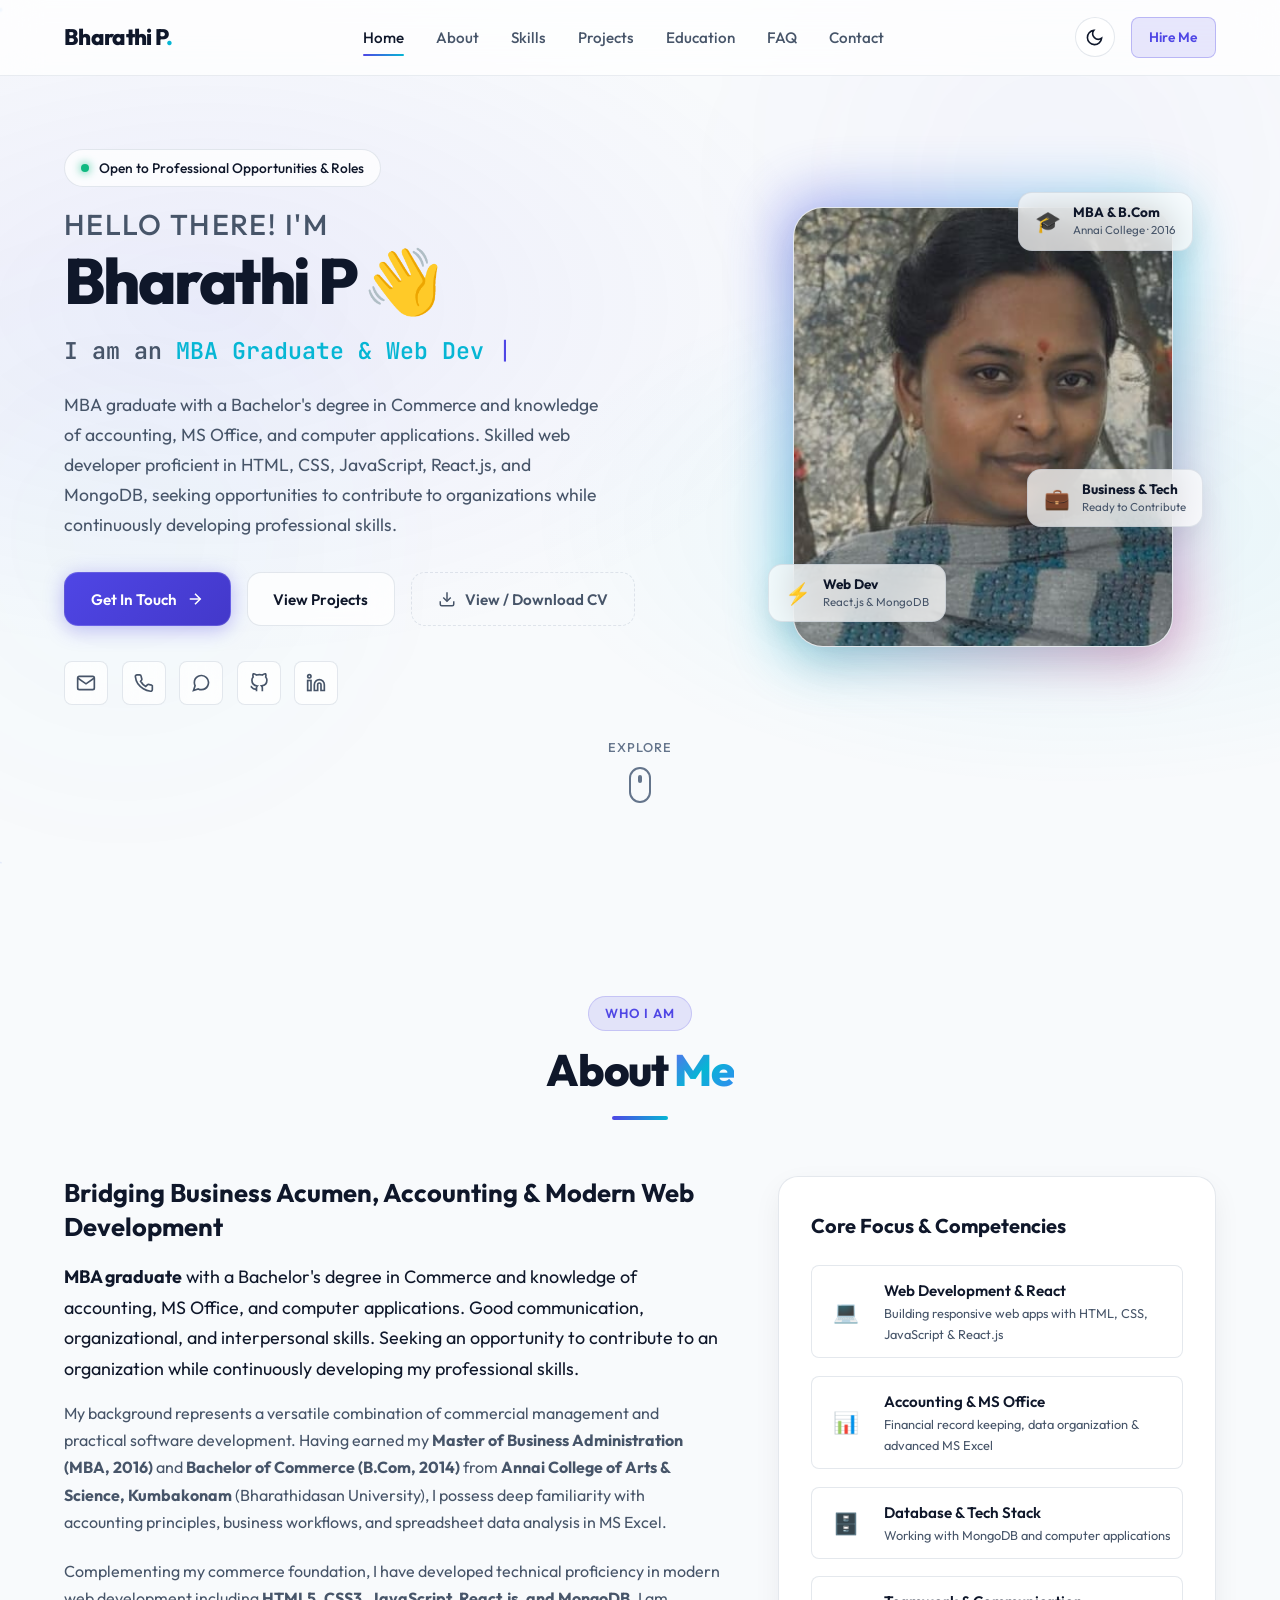
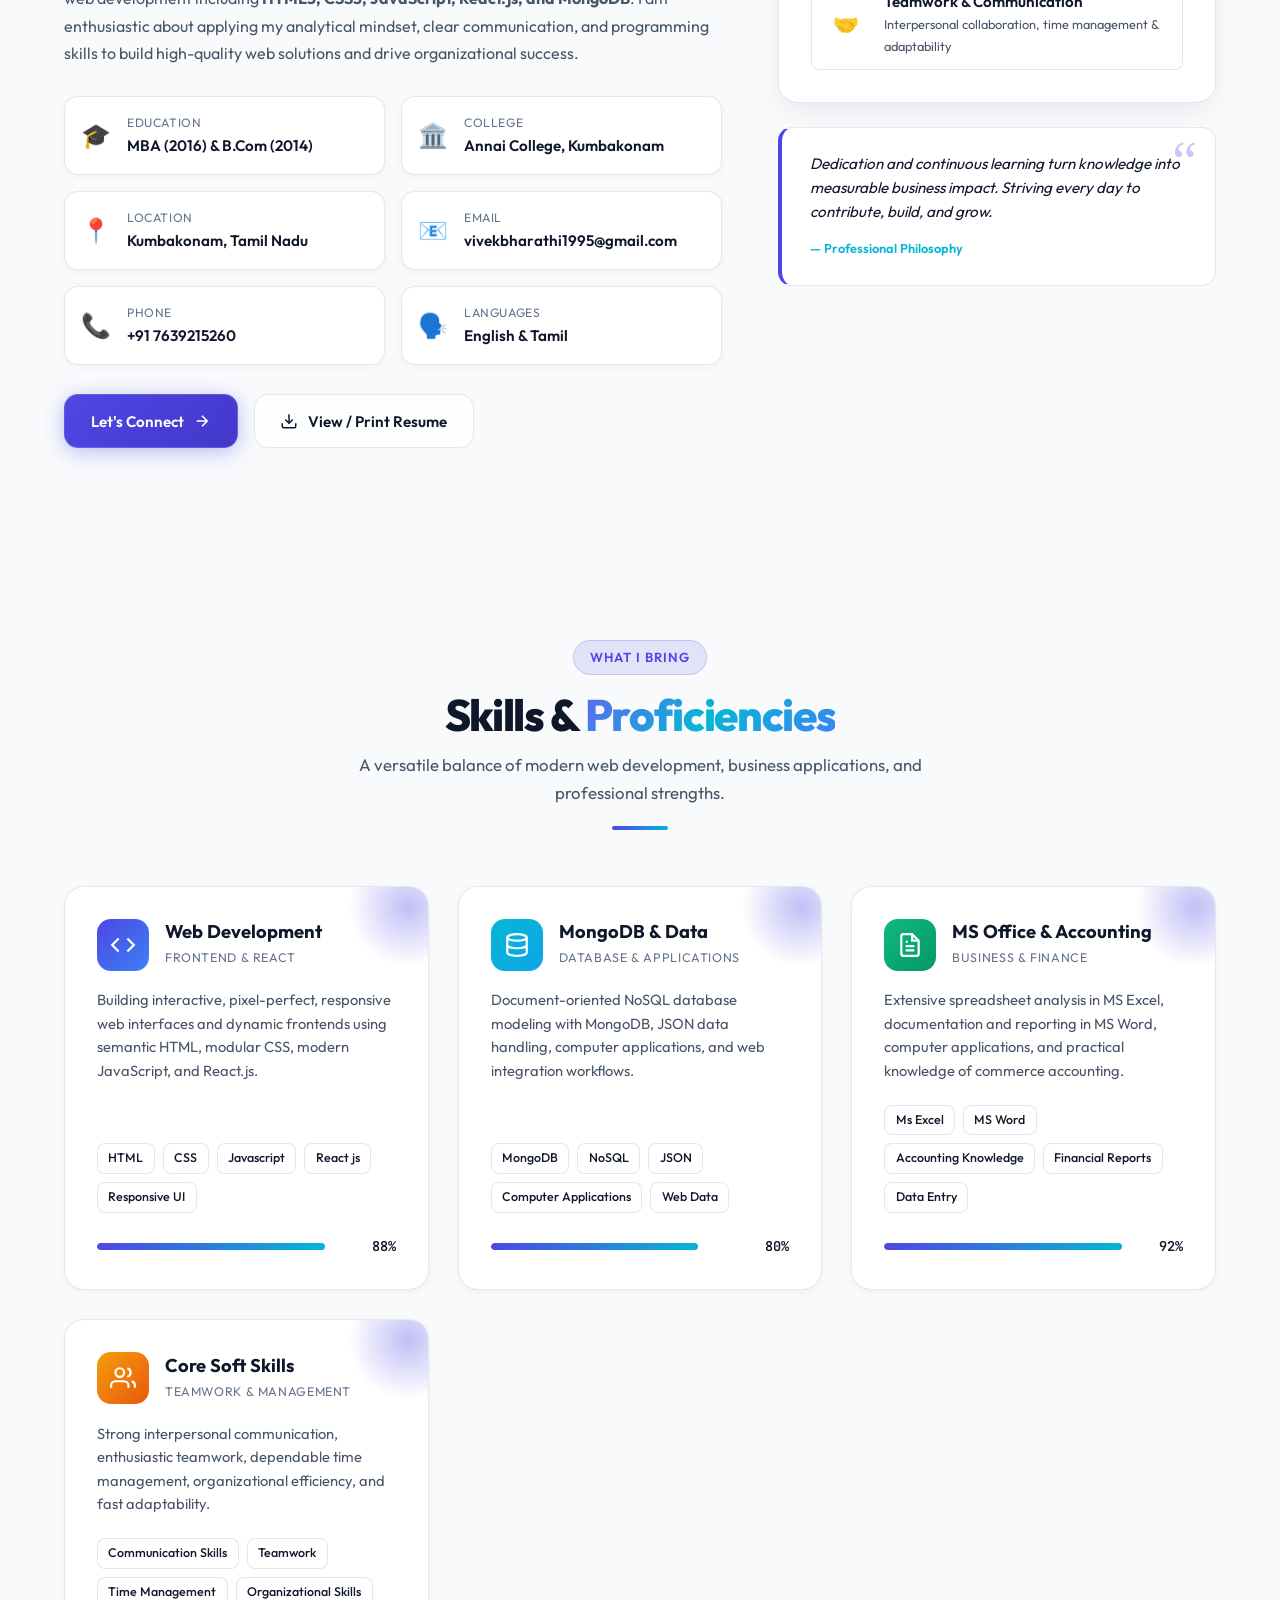
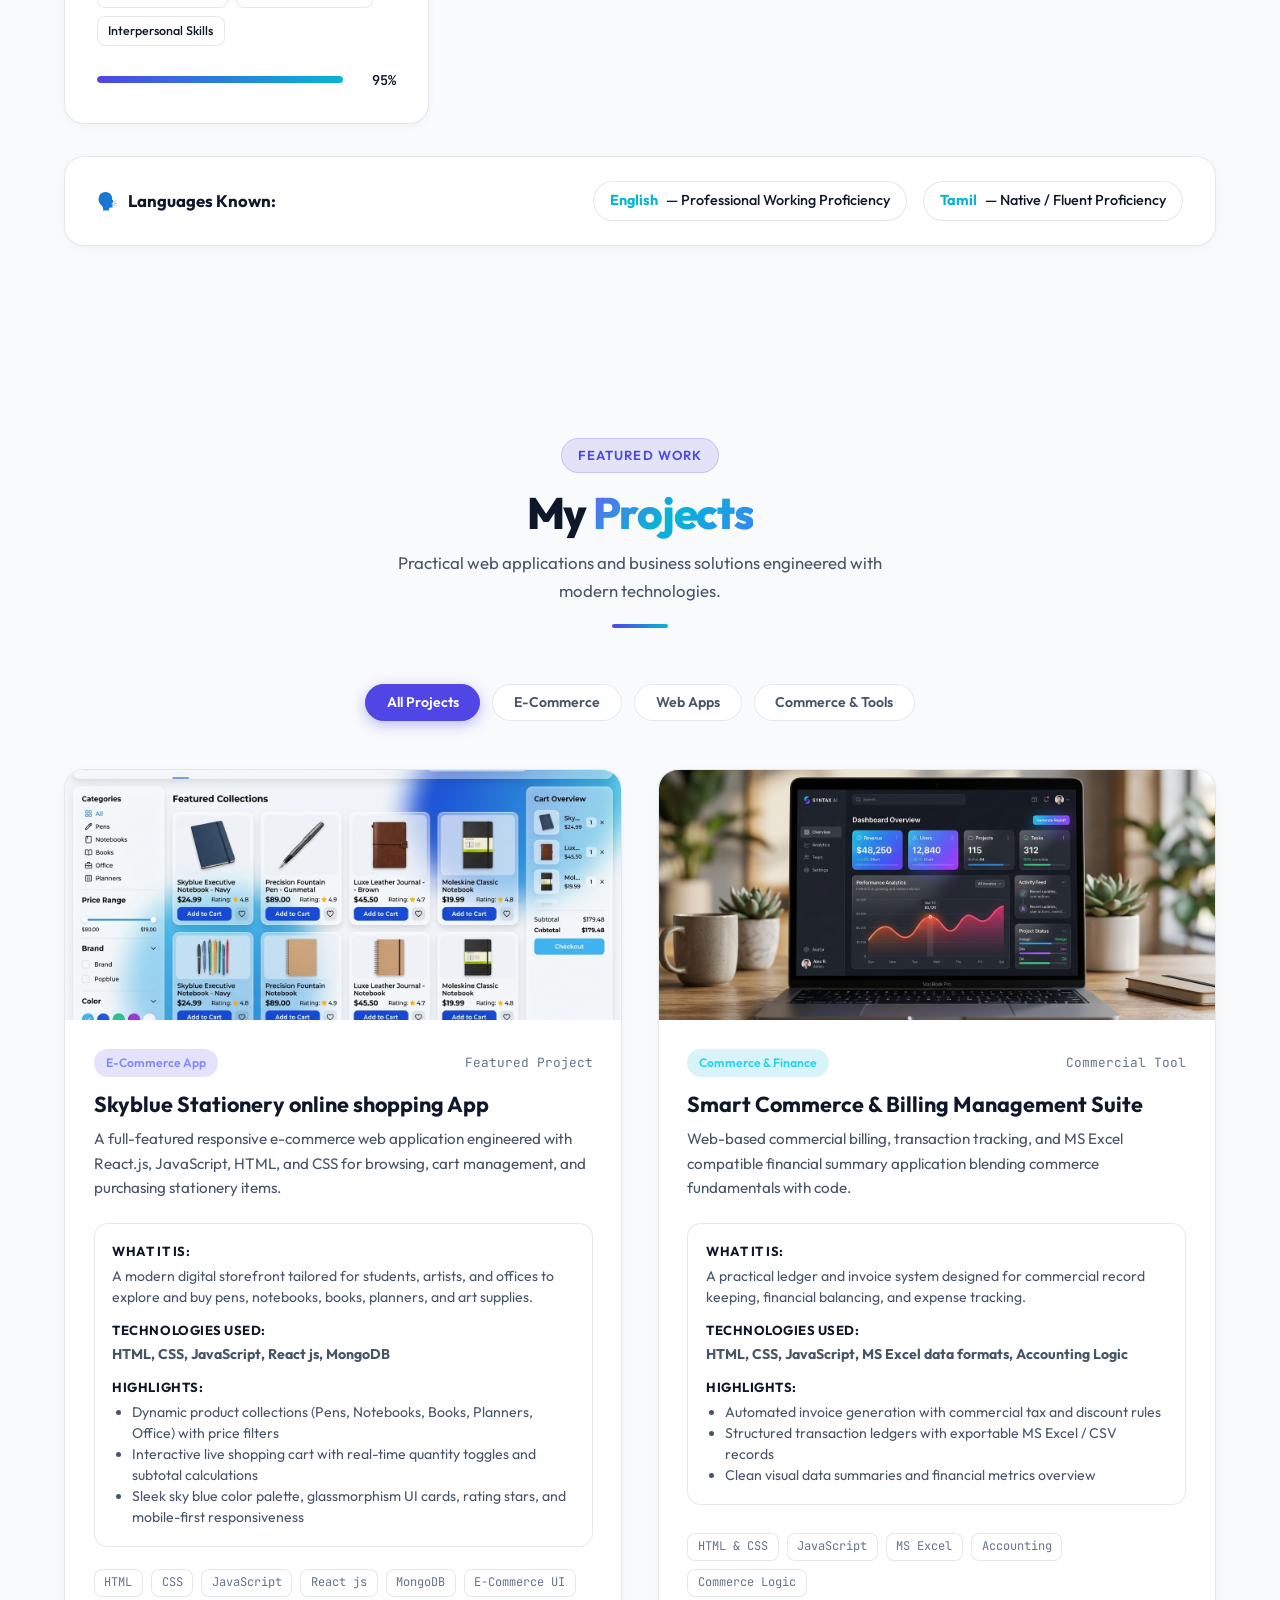
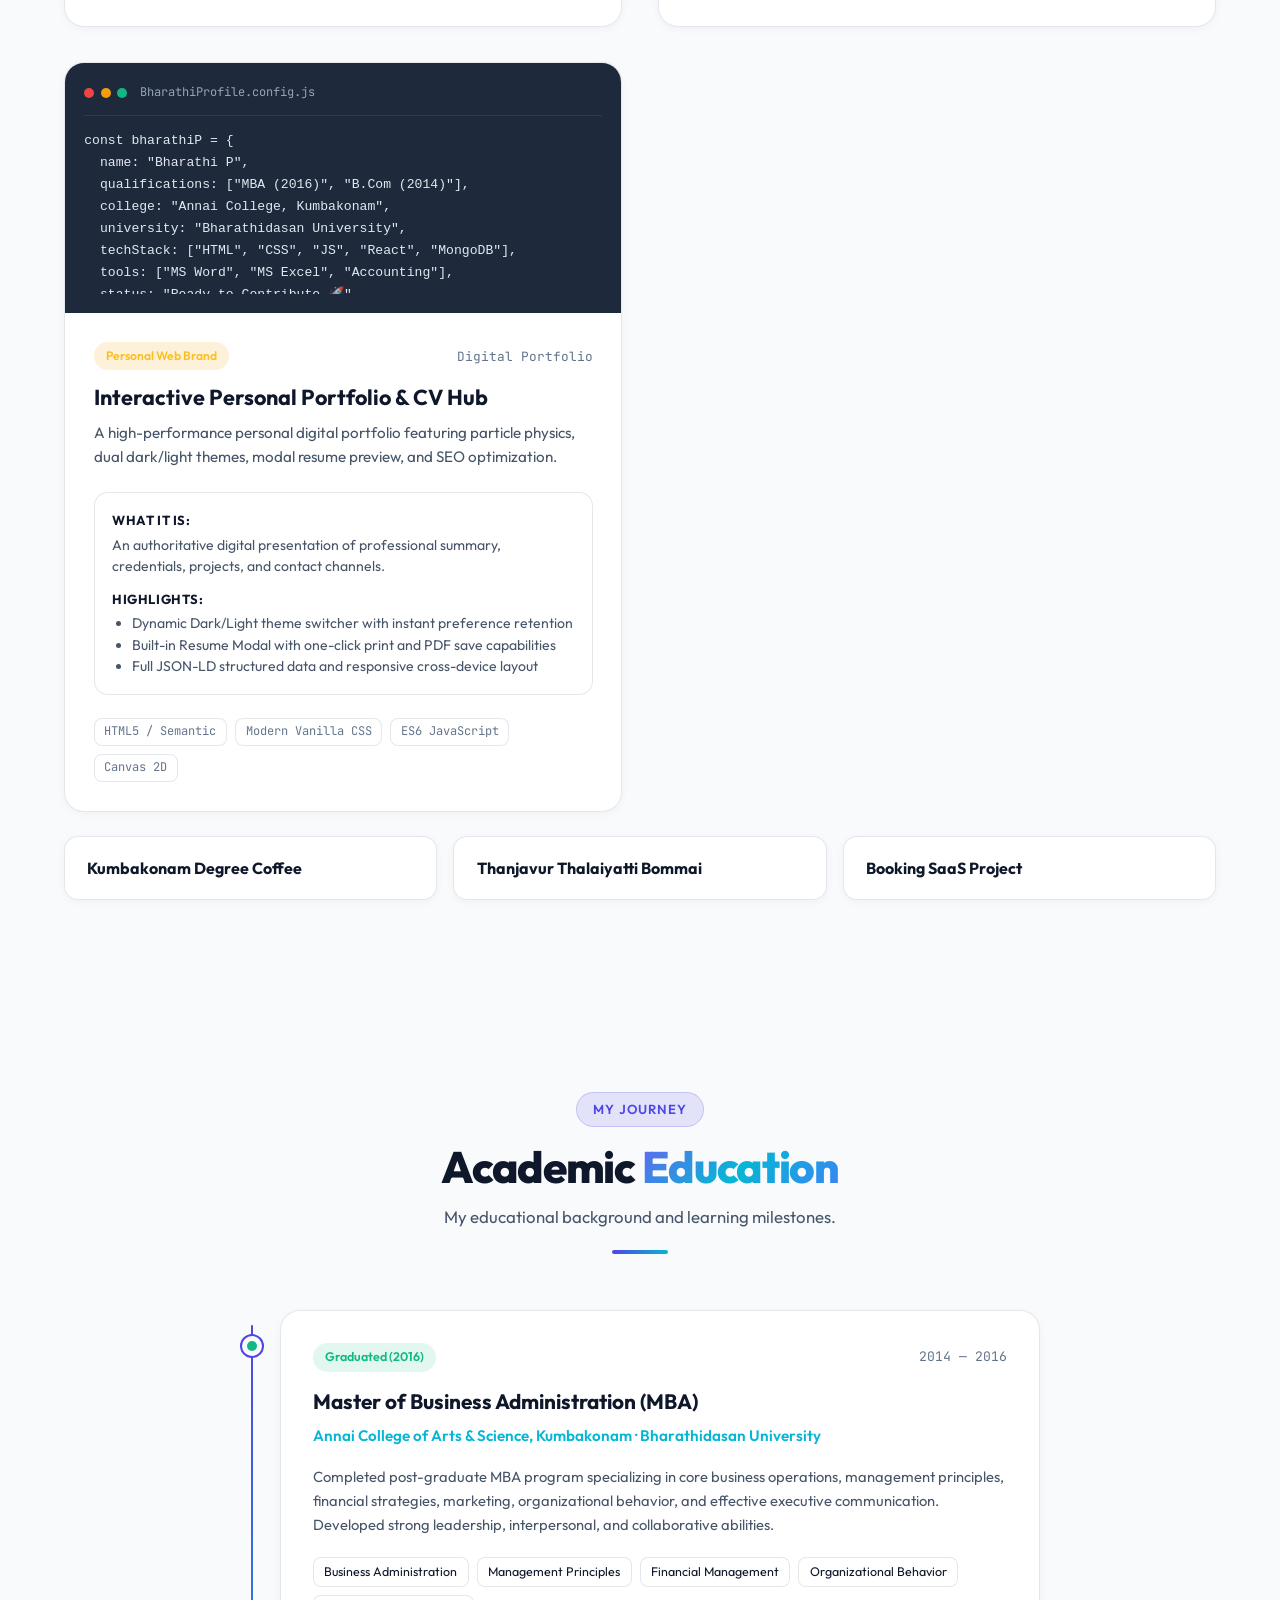
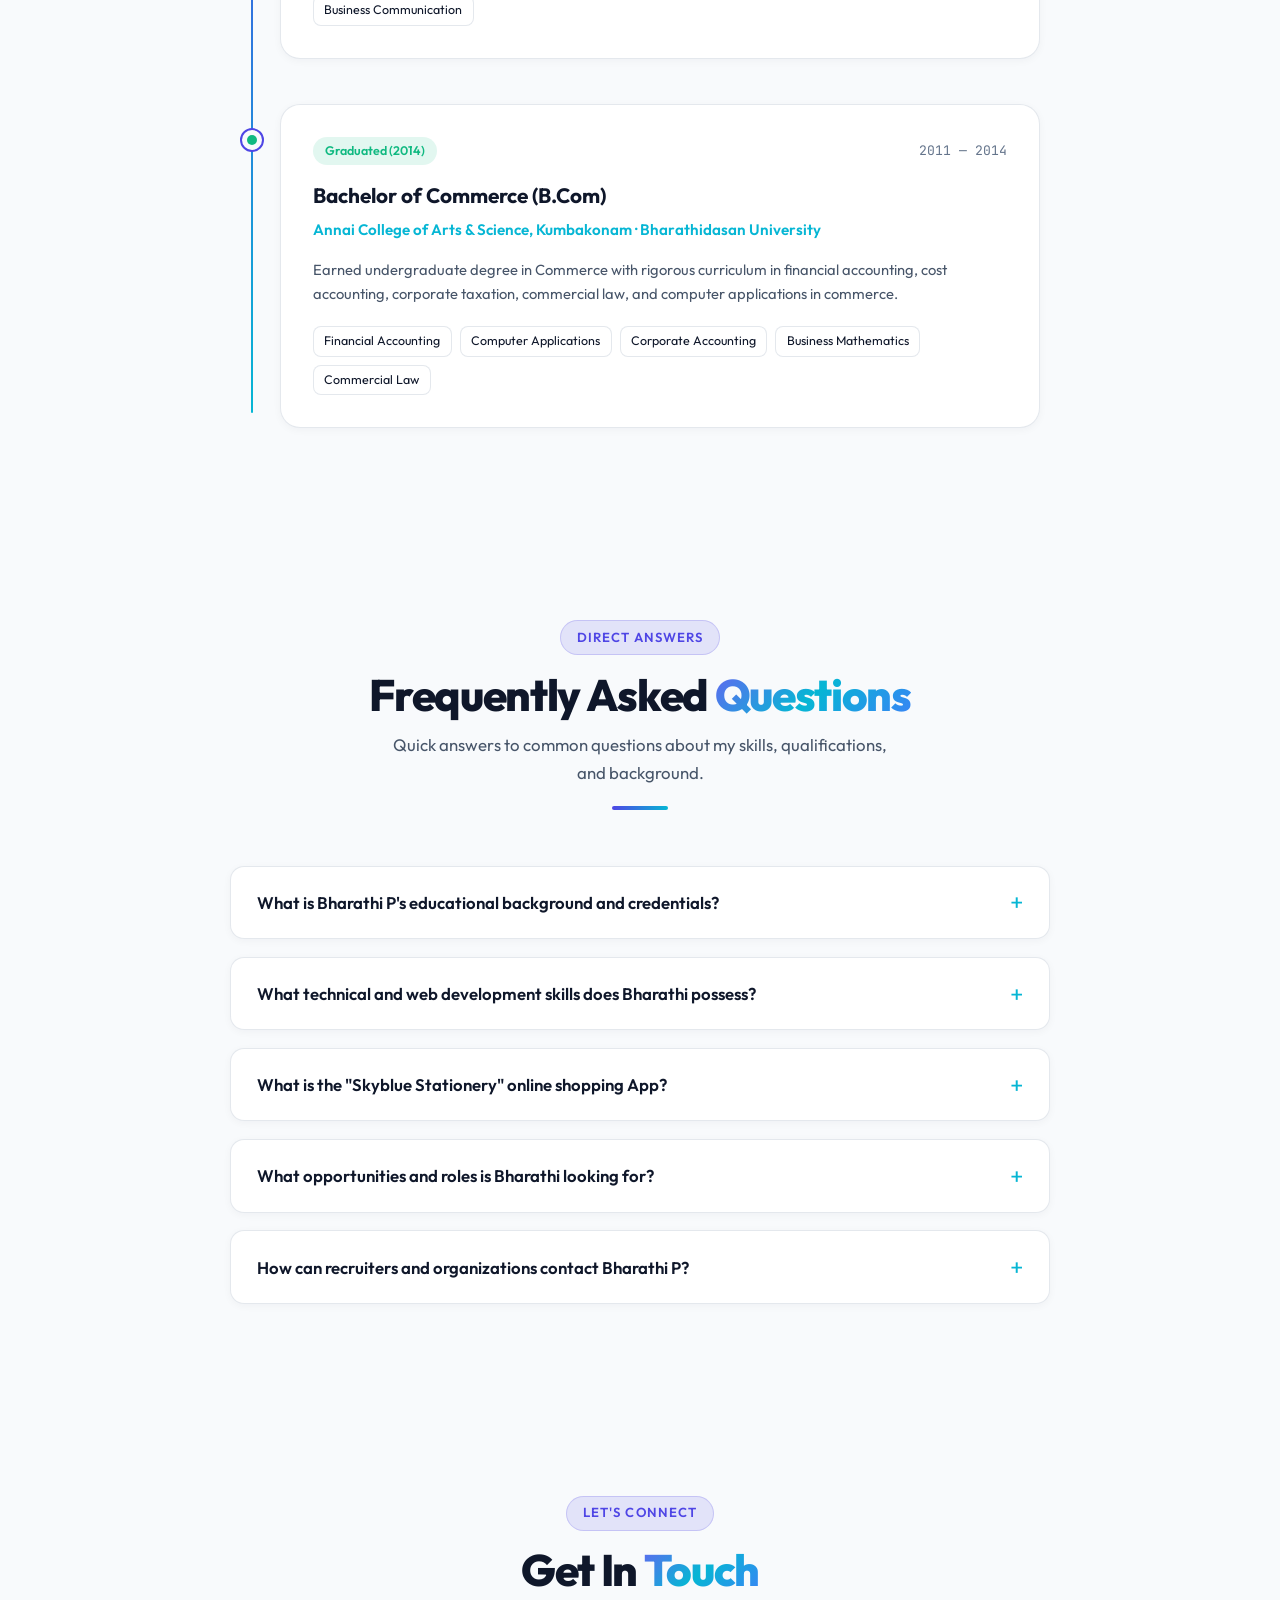
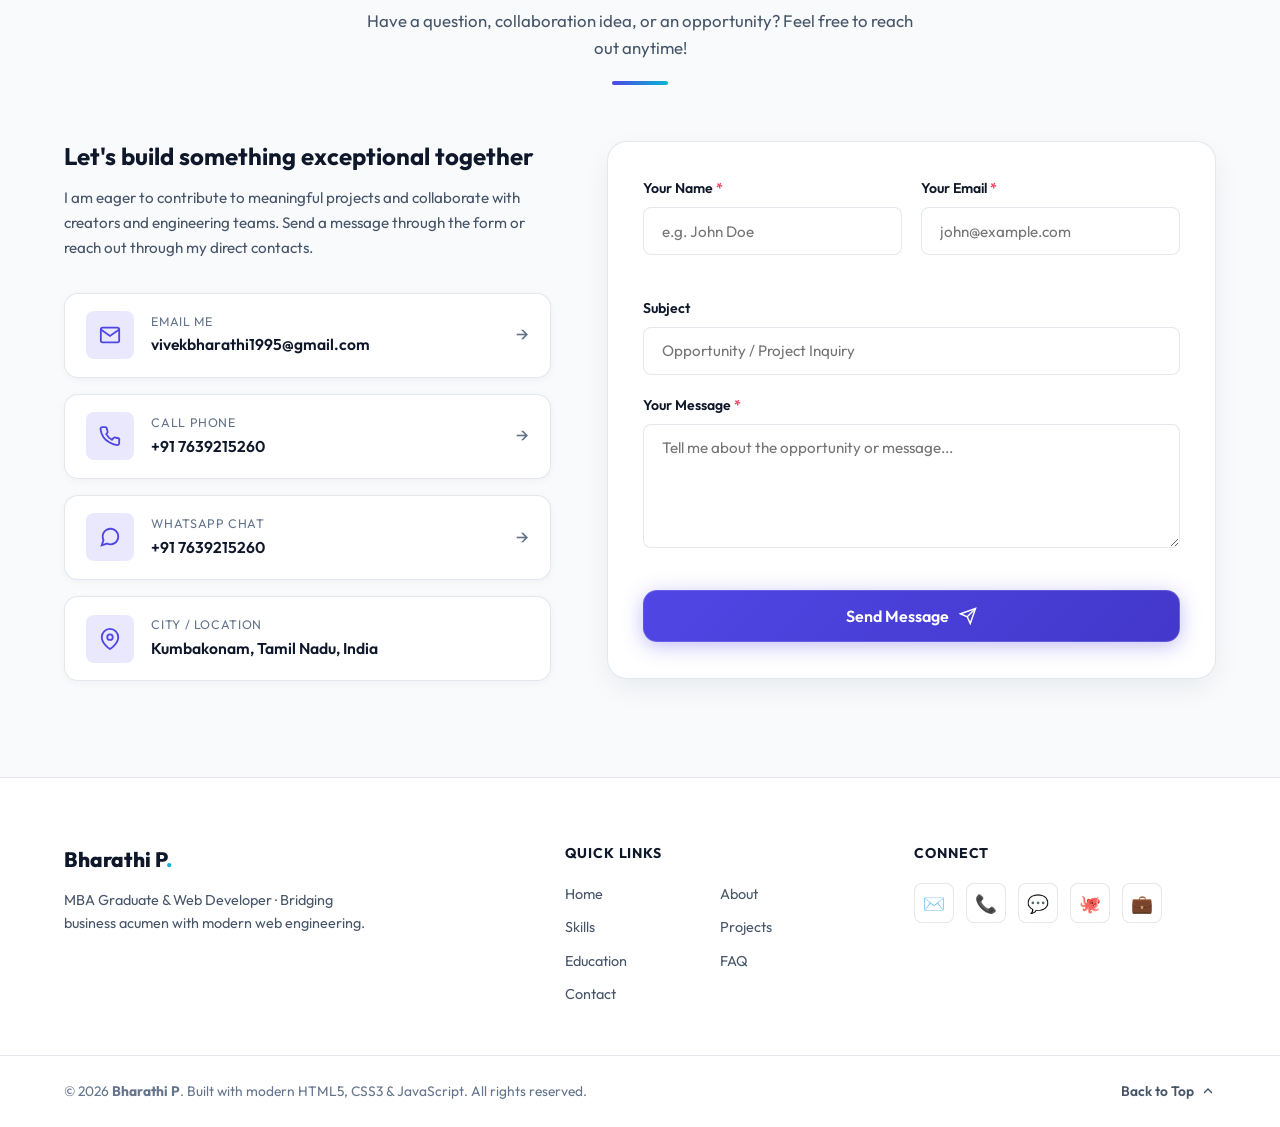
==== commit 23045a41: "Add files via upload" ====
--- a/index.html
+++ b/index.html
@@ -4,27 +4,28 @@
 <head>
   <meta charset="UTF-8" />
   <meta name="viewport" content="width=device-width, initial-scale=1.0" />
-  <title>Bharathi P | MBA Graduate &amp; Web Developer in Kumbakonam</title>
+  <title>Bharathi P | Web Developer &amp; MBA Graduate in Kumbakonam</title>
 
   <!-- Primary Meta Tags -->
-  <meta name="google-site-verification" content="S26FOCh4Bpep-hgVVH4_z2GNHtr_JqzUT7sdWMKCNT4" />
-  <meta name="title" content="Bharathi P | MBA Graduate &amp; Web Developer in Kumbakonam" />
-  <meta name="description" content="Bharathi P, MBA and B.Com graduate in Kumbakonam, Tamil Nadu, skilled in HTML, CSS, JavaScript, React.js, MongoDB, MS Office and accounting." />
+  <meta name="title" content="Bharathi P | Web Developer &amp; MBA Graduate in Kumbakonam" />
+  <meta name="description" content="Explore Bharathi P portfolio: a Kumbakonam web developer and MBA graduate skilled in HTML, CSS, JavaScript, React.js, MongoDB, MS Office, and accounting." />
   <meta name="keywords"
     content="Bharathi P, Bharathi, MBA Web Developer, React Developer, Frontend Developer, Kumbakonam Developer, HTML CSS JavaScript MongoDB, MS Office, Accounting" />
   <meta name="author" content="Bharathi P" />
   <meta name="robots" content="index, follow" />
+  <link rel="canonical" href="https://pandiyanbharathi201994-crypto.github.io/portfolio/" />
   <!-- Open Graph / Social Meta Tags -->
   <meta property="og:type" content="website" />
-  <meta property="og:title" content="Bharathi P | MBA Graduate &amp; Web Developer in Kumbakonam" />
-  <meta property="og:description" content="Bharathi P, MBA and B.Com graduate in Kumbakonam, Tamil Nadu, skilled in HTML, CSS, JavaScript, React.js, MongoDB, MS Office and accounting." />
-  <meta property="og:image" content="bharathi-profile.jpg" />
+  <meta property="og:url" content="https://pandiyanbharathi201994-crypto.github.io/portfolio/" />
+  <meta property="og:title" content="Bharathi P | Web Developer &amp; MBA Graduate in Kumbakonam" />
+  <meta property="og:description" content="Explore Bharathi P portfolio: a Kumbakonam web developer and MBA graduate skilled in HTML, CSS, JavaScript, React.js, MongoDB, MS Office, and accounting." />
+  <meta property="og:image" content="https://pandiyanbharathi201994-crypto.github.io/portfolio/bharathi-profile.jpg" />
   <meta property="og:image:alt" content="Bharathi P — MBA Graduate &amp; Web Developer" />
   <meta property="og:locale" content="en_IN" />
   <meta name="twitter:card" content="summary" />
-  <meta name="twitter:title" content="Bharathi P | MBA Graduate &amp; Web Developer in Kumbakonam" />
-  <meta name="twitter:description" content="Bharathi P, MBA and B.Com graduate in Kumbakonam, Tamil Nadu, skilled in HTML, CSS, JavaScript, React.js, MongoDB, MS Office and accounting." />
-  <meta name="twitter:image" content="bharathi-profile.jpg" />
+  <meta name="twitter:title" content="Bharathi P | Web Developer &amp; MBA Graduate in Kumbakonam" />
+  <meta name="twitter:description" content="Explore Bharathi P portfolio: a Kumbakonam web developer and MBA graduate skilled in HTML, CSS, JavaScript, React.js, MongoDB, MS Office, and accounting." />
+  <meta name="twitter:image" content="https://pandiyanbharathi201994-crypto.github.io/portfolio/bharathi-profile.jpg" />
 
   <!-- Google Fonts: Outfit & JetBrains Mono -->
   <link rel="preconnect" href="https://fonts.googleapis.com" />
@@ -1260,4 +1261,4 @@
   <script src="script.js"></script>
 </body>
 
-</html>
+</html>
